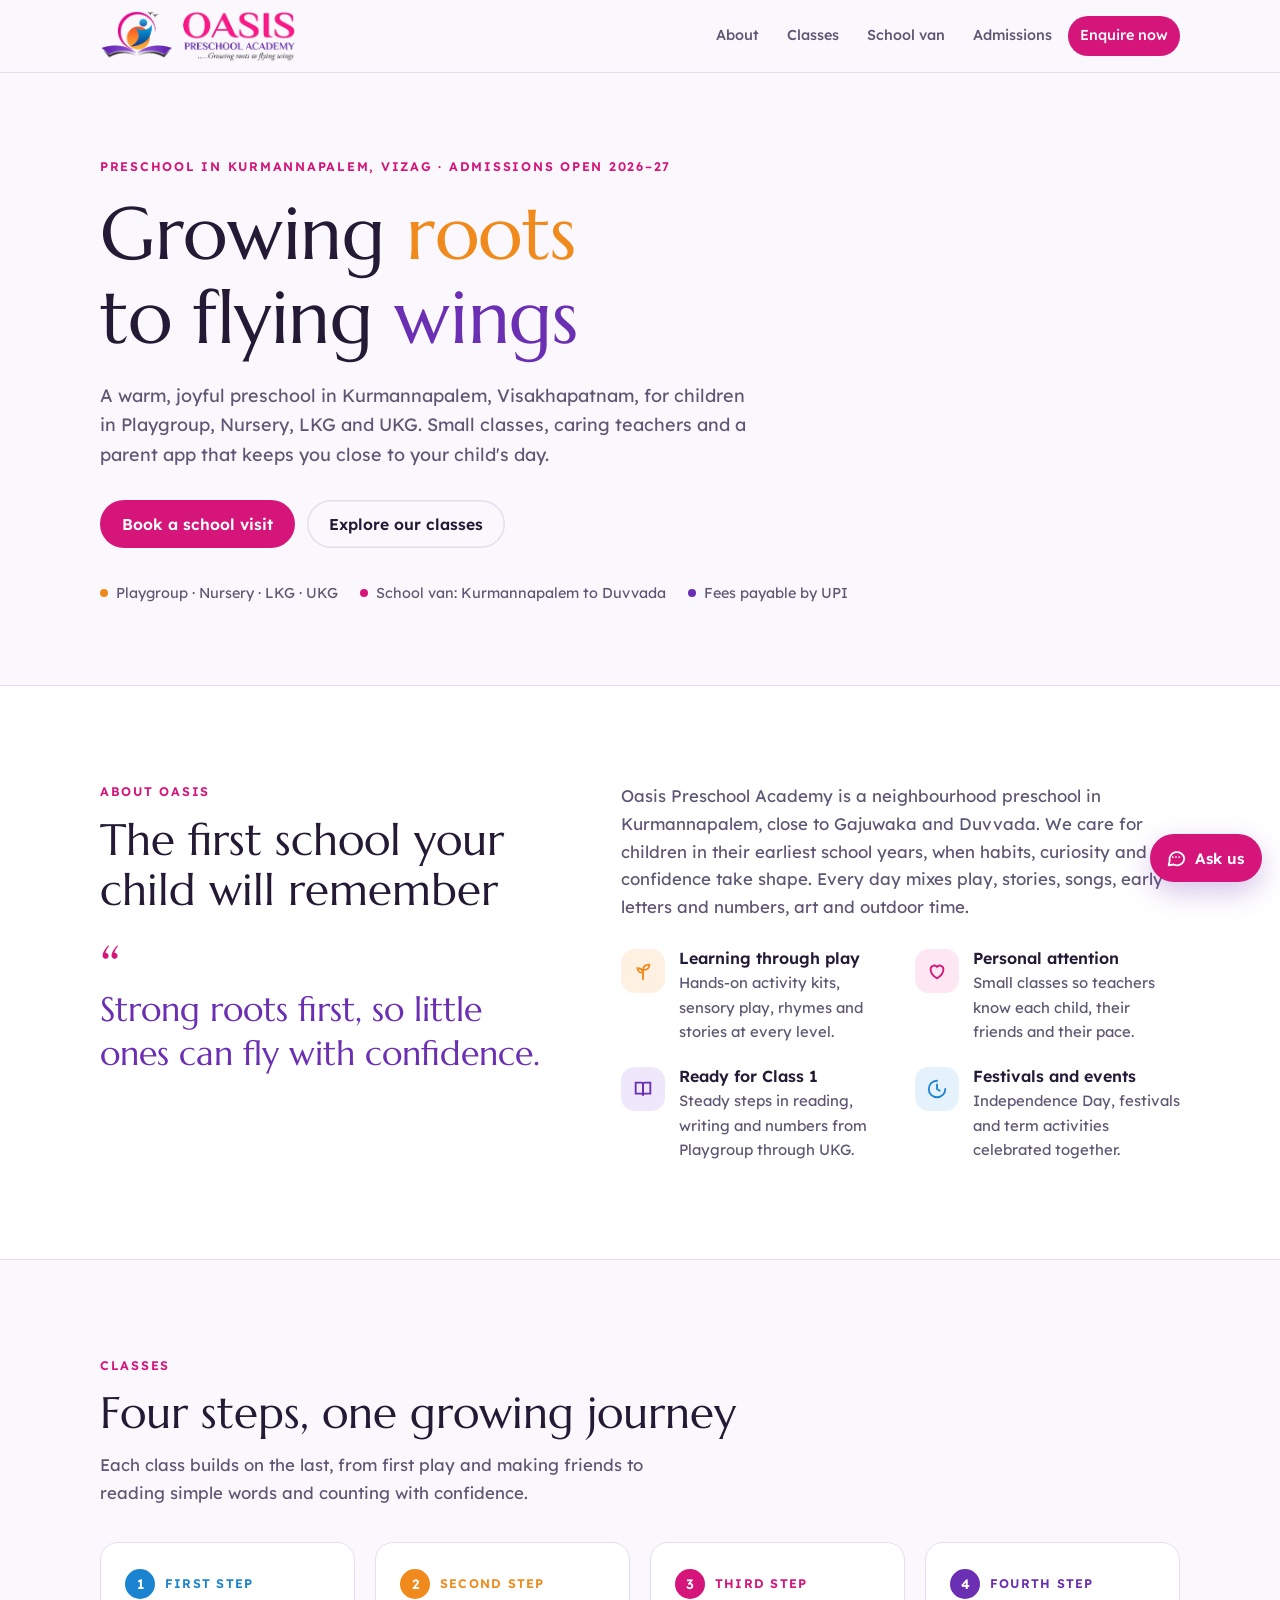
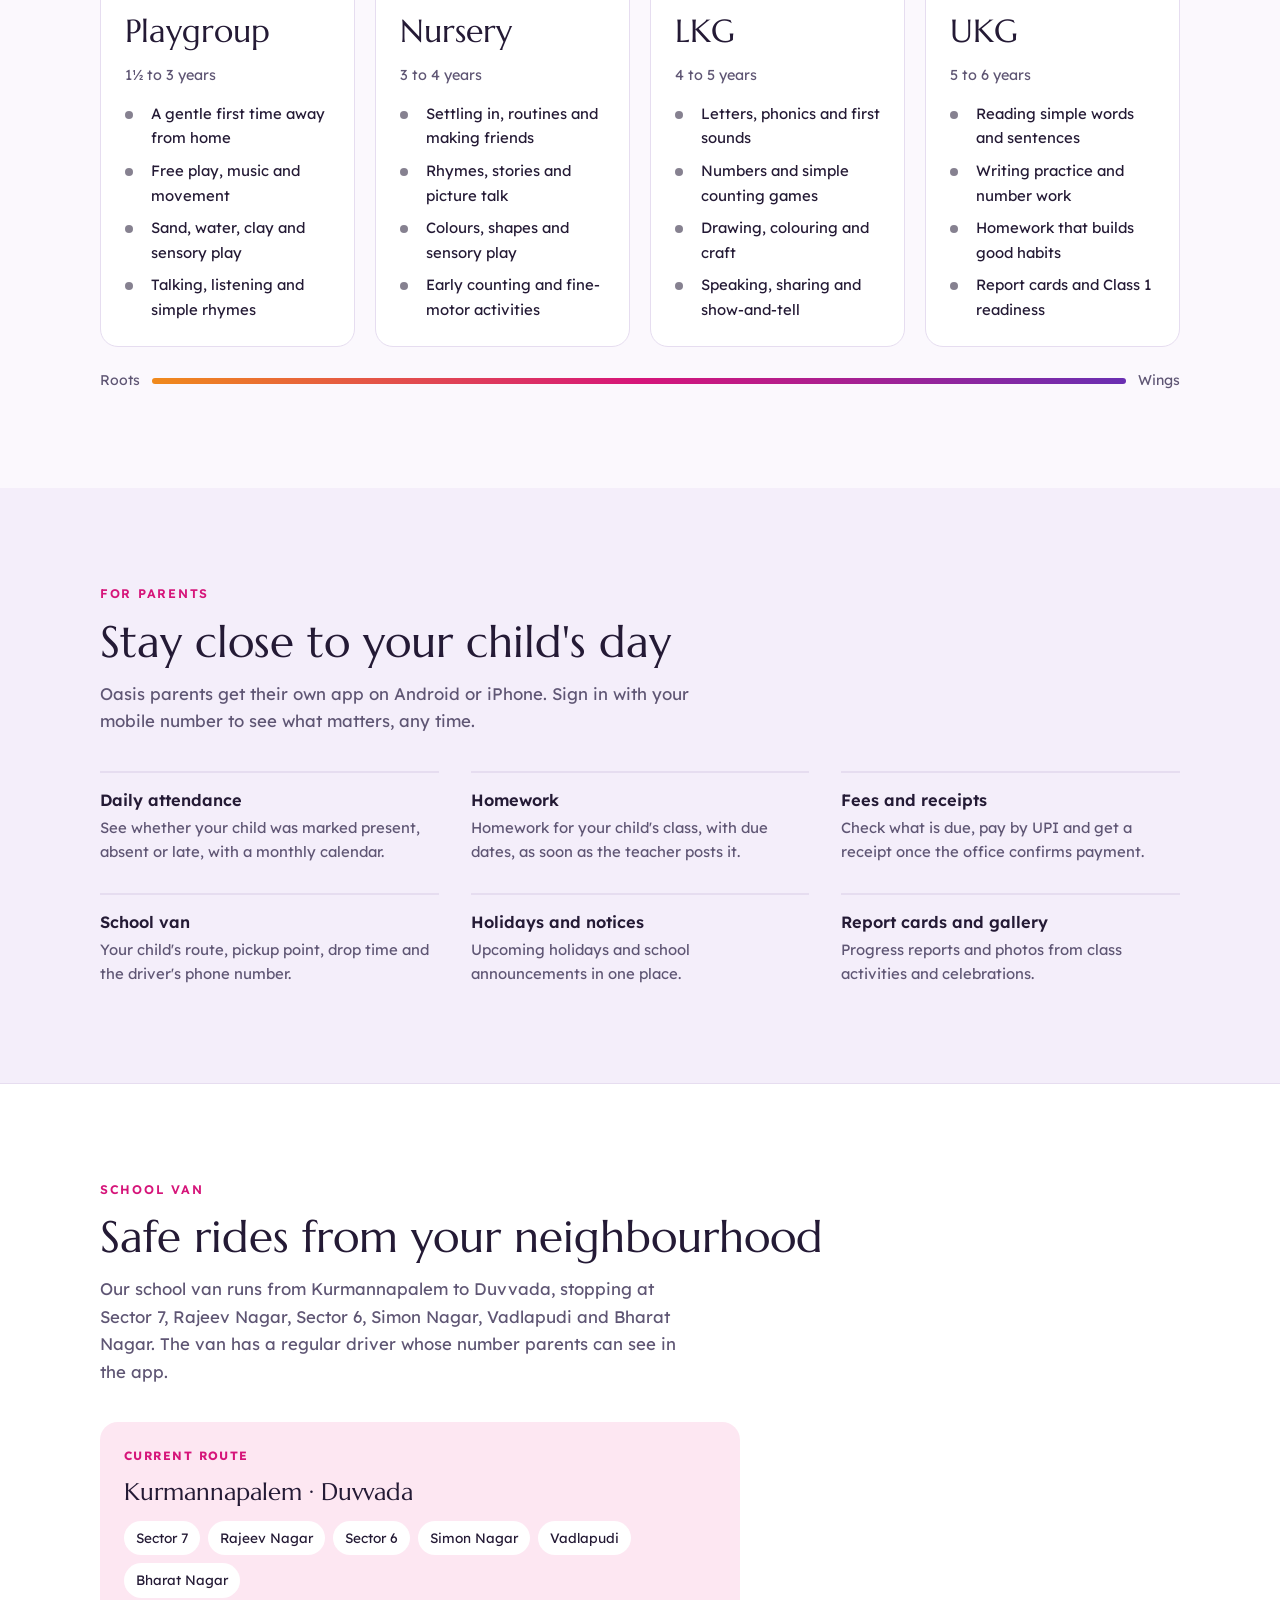
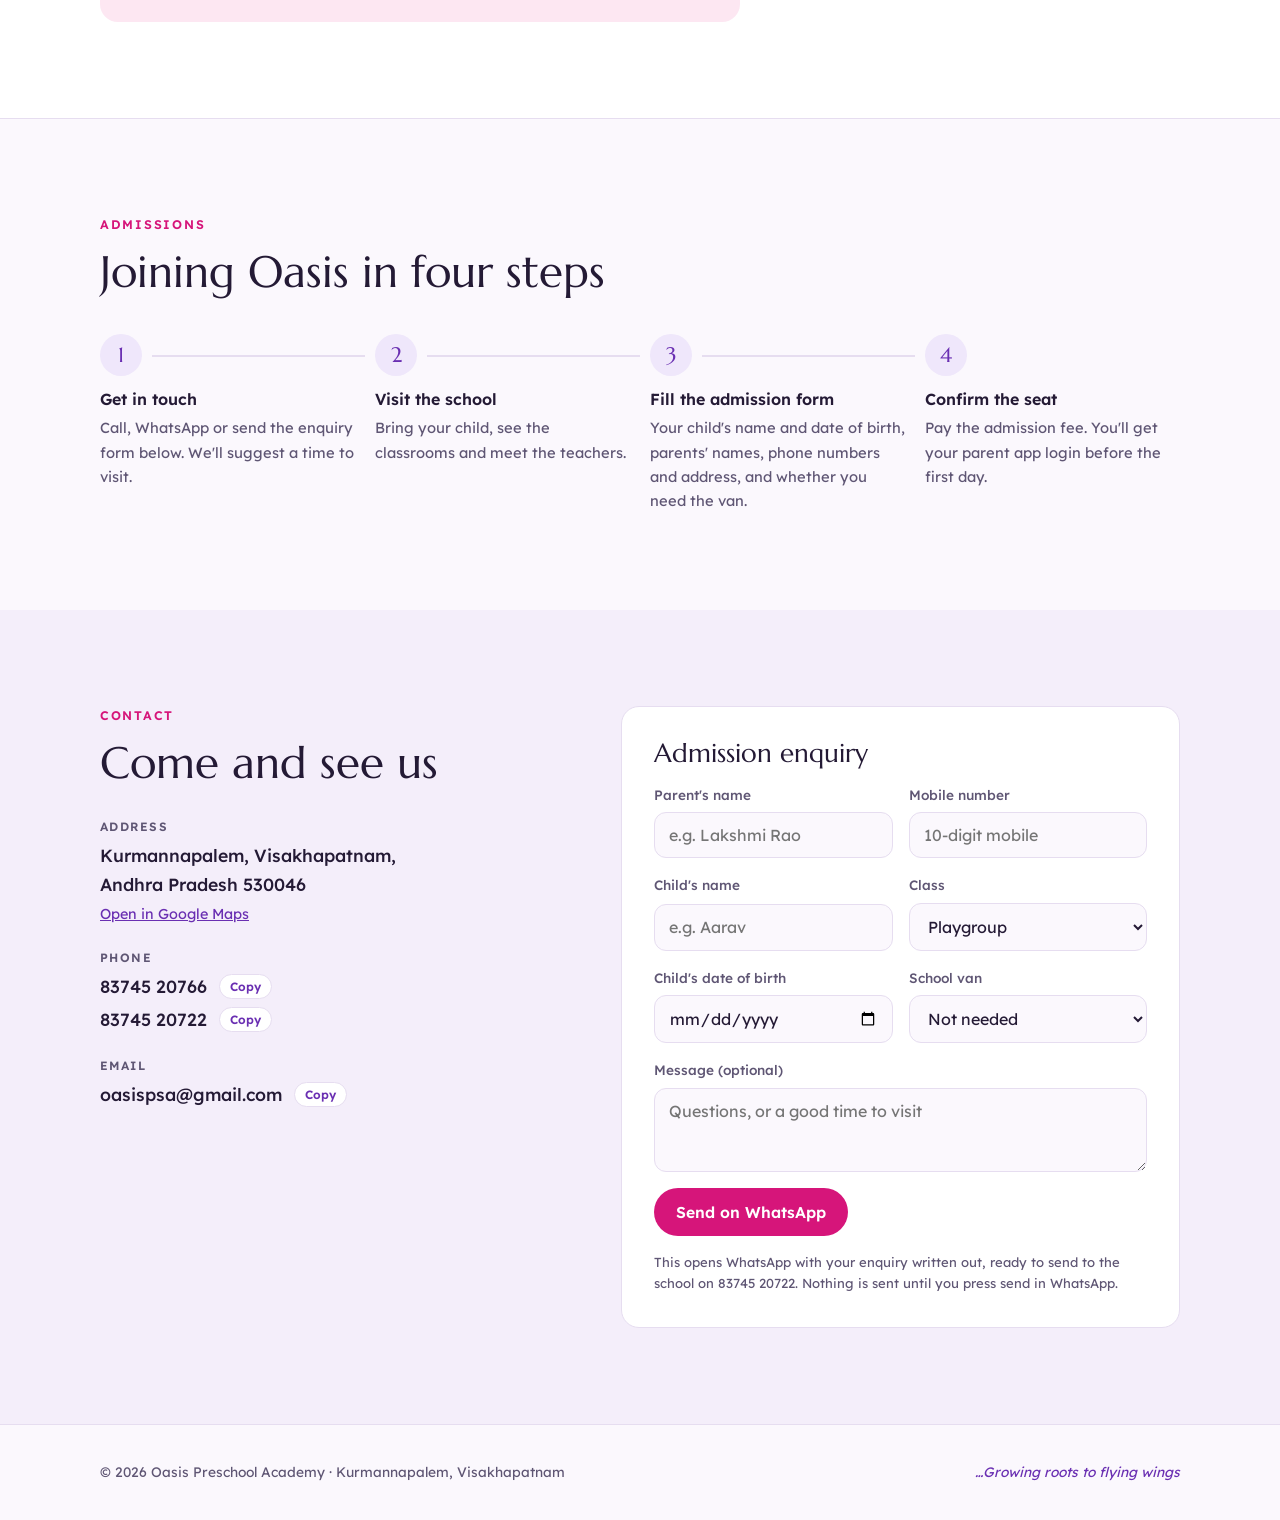
==== index.html @ 43cff1a4 "SEO: FAQ structured data, location in hero, vercel.json headers Co-Authored-By: Claude Opus 5.5 <nor" ====
<!doctype html>
<html lang="en">
<head>
<meta charset="utf-8">
<meta name="viewport" content="width=device-width,initial-scale=1,viewport-fit=cover">
<title>Oasis Preschool Academy | Preschool in Kurmannapalem, Visakhapatnam</title>
<meta name="description" content="Oasis Preschool Academy is a warm, joyful preschool in Kurmannapalem, Visakhapatnam (near Gajuwaka and Duvvada) for Playgroup, Nursery, LKG and UKG. Admissions open for 2026–27. School van, small classes and a parent app.">
<meta name="keywords" content="preschool Kurmannapalem, play school Visakhapatnam, preschool Vizag, playgroup, nursery, LKG, UKG, kindergarten Gajuwaka, preschool Duvvada, Oasis Preschool Academy, admissions 2026-27">
<meta name="robots" content="index,follow,max-image-preview:large">
<meta name="author" content="Oasis Preschool Academy">
<meta name="theme-color" content="#d6157a">
<meta name="geo.region" content="IN-AP">
<meta name="geo.placename" content="Kurmannapalem, Visakhapatnam">
<link rel="canonical" href="https://oasis-psa-school-website.vercel.app/">
<link rel="icon" type="image/png" href="logo-icon.png">
<link rel="apple-touch-icon" href="logo-icon.png">
<meta property="og:type" content="website">
<meta property="og:site_name" content="Oasis Preschool Academy">
<meta property="og:title" content="Oasis Preschool Academy | Preschool in Kurmannapalem, Visakhapatnam">
<meta property="og:description" content="Playgroup, Nursery, LKG and UKG in Kurmannapalem, Vizag. Admissions open for 2026–27. Growing roots to flying wings.">
<meta property="og:url" content="https://oasis-psa-school-website.vercel.app/">
<meta property="og:image" content="https://oasis-psa-school-website.vercel.app/og-image.jpg">
<meta property="og:image:width" content="1200">
<meta property="og:image:height" content="630">
<meta property="og:image:alt" content="Oasis Preschool Academy logo – Growing roots to flying wings">
<meta property="og:locale" content="en_IN">
<meta name="twitter:card" content="summary_large_image">
<meta name="twitter:title" content="Oasis Preschool Academy | Preschool in Kurmannapalem, Visakhapatnam">
<meta name="twitter:description" content="Playgroup, Nursery, LKG and UKG in Kurmannapalem, Vizag. Admissions open for 2026–27.">
<meta name="twitter:image" content="https://oasis-psa-school-website.vercel.app/og-image.jpg">
<script type="application/ld+json">
{
  "@context": "https://schema.org",
  "@type": "Preschool",
  "@id": "https://oasis-psa-school-website.vercel.app/#school",
  "name": "Oasis Preschool Academy",
  "alternateName": "Oasis PSA",
  "slogan": "Growing roots to flying wings",
  "description": "A neighbourhood preschool in Kurmannapalem, Visakhapatnam, close to Gajuwaka and Duvvada, for children in Playgroup, Nursery, LKG and UKG.",
  "url": "https://oasis-psa-school-website.vercel.app/",
  "logo": "https://oasis-psa-school-website.vercel.app/logo.png",
  "image": "https://oasis-psa-school-website.vercel.app/og-image.jpg",
  "email": "oasispsa@gmail.com",
  "telephone": ["+91-83745-20766", "+91-83745-20722"],
  "address": {
    "@type": "PostalAddress",
    "addressLocality": "Kurmannapalem, Visakhapatnam",
    "addressRegion": "Andhra Pradesh",
    "postalCode": "530046",
    "addressCountry": "IN"
  },
  "hasMap": "https://maps.google.com/?q=Kurmannapalem+Visakhapatnam+530046",
  "areaServed": ["Kurmannapalem", "Gajuwaka", "Duvvada", "Vadlapudi", "Visakhapatnam"],
  "contactPoint": {
    "@type": "ContactPoint",
    "contactType": "admissions",
    "telephone": "+91-83745-20722",
    "email": "oasispsa@gmail.com",
    "availableLanguage": ["English", "Telugu", "Hindi"]
  },
  "hasOfferCatalog": {
    "@type": "OfferCatalog",
    "name": "Classes",
    "itemListElement": [
      {"@type": "Offer", "itemOffered": {"@type": "Course", "name": "Playgroup", "description": "For children aged 1½ to 3 years"}},
      {"@type": "Offer", "itemOffered": {"@type": "Course", "name": "Nursery", "description": "For children aged 3 to 4 years"}},
      {"@type": "Offer", "itemOffered": {"@type": "Course", "name": "LKG", "description": "For children aged 4 to 5 years"}},
      {"@type": "Offer", "itemOffered": {"@type": "Course", "name": "UKG", "description": "For children aged 5 to 6 years"}}
    ]
  }
}
</script>
<script type="application/ld+json">
{
  "@context": "https://schema.org",
  "@type": "FAQPage",
  "mainEntity": [
    {"@type": "Question", "name": "Where is Oasis Preschool Academy?", "acceptedAnswer": {"@type": "Answer", "text": "Oasis Preschool Academy is in Kurmannapalem, Visakhapatnam (530046), close to Gajuwaka and Duvvada."}},
    {"@type": "Question", "name": "Which classes does Oasis Preschool Academy offer?", "acceptedAnswer": {"@type": "Answer", "text": "Playgroup (1½ to 3 years), Nursery (3 to 4 years), LKG (4 to 5 years) and UKG (5 to 6 years)."}},
    {"@type": "Question", "name": "Are admissions open for 2026–27?", "acceptedAnswer": {"@type": "Answer", "text": "Yes. Call or WhatsApp +91 83745 20722, or send the enquiry form on the website, to book a school visit."}},
    {"@type": "Question", "name": "Is there a school van?", "acceptedAnswer": {"@type": "Answer", "text": "Yes. The school van runs from Kurmannapalem to Duvvada."}},
    {"@type": "Question", "name": "How can fees be paid?", "acceptedAnswer": {"@type": "Answer", "text": "Fees can be paid by UPI, and parents can see dues and receipts in the parent app."}}
  ]
}
</script>
<link rel="preconnect" href="https://fonts.googleapis.com">
<link rel="preconnect" href="https://fonts.gstatic.com" crossorigin>
<link rel="stylesheet" href="https://fonts.googleapis.com/css2?family=Marcellus&family=Lexend:wght@300;400;500;600;700&display=swap">
<style>body{margin:0}img{max-width:100%}[hidden]{display:none!important}</style>
</head>
<body>
<style>
/* Layout: open-book spine — a centered reading column with sections that alternate a left "page" and right "page", tied together by the logo's arc and birds. */
:root{
  --bg:#fbf8fd; --surface:#ffffff; --tint:#f4eefa; --ink:#241a35; --muted:#5f5674; --line:#e6ddf0;
  --pink:#d6157a; --violet:#6a2fb2; --sun:#f08a1c; --sky:#1b84d1; --leaf:#178a5a;
  --pink-soft:#fde7f2; --sun-soft:#fff1e1; --sky-soft:#e5f2fc; --violet-soft:#efe7fb;
  --display:"Marcellus","Palatino Linotype",Georgia,serif;
  --body:"Lexend",system-ui,-apple-system,"Segoe UI",sans-serif;
  --r:18px;
}
@media (prefers-color-scheme:dark){:root:not([data-theme="light"]){
  --bg:#17121f; --surface:#211a2d; --tint:#271f35; --ink:#f2ecfa; --muted:#b9aecb; --line:#3a3049;
  --pink:#ff5aa8; --violet:#b48cf2; --sun:#ffab52; --sky:#5eb4f2; --leaf:#4fcf93;
  --pink-soft:#3a1a2c; --sun-soft:#3a2816; --sky-soft:#152a3c; --violet-soft:#2c2042; color-scheme:dark}}
:root[data-theme="dark"]{
  --bg:#17121f; --surface:#211a2d; --tint:#271f35; --ink:#f2ecfa; --muted:#b9aecb; --line:#3a3049;
  --pink:#ff5aa8; --violet:#b48cf2; --sun:#ffab52; --sky:#5eb4f2; --leaf:#4fcf93;
  --pink-soft:#3a1a2c; --sun-soft:#3a2816; --sky-soft:#152a3c; --violet-soft:#2c2042; color-scheme:dark}

*{box-sizing:border-box}
html{scroll-behavior:smooth}
@media (prefers-reduced-motion:reduce){html{scroll-behavior:auto}*{animation:none!important;transition:none!important}}
body{background:var(--bg);color:var(--ink);font-family:var(--body);font-size:16px;line-height:1.65;font-weight:400;-webkit-font-smoothing:antialiased}
a{color:var(--violet)}
:focus-visible{outline:3px solid var(--sun);outline-offset:3px;border-radius:6px}
h1,h2,h3{font-family:var(--display);font-weight:400;line-height:1.15;text-wrap:balance;margin:0}
h2{font-size:clamp(1.9rem,4.2vw,2.75rem);color:var(--ink)}
h3{font-size:1.35rem}
p{margin:0}
.wrap{max-width:1120px;margin:0 auto;padding-inline:20px}
.eyebrow{font-size:.78rem;font-weight:600;letter-spacing:.14em;text-transform:uppercase;color:var(--pink)}
.lede{color:var(--muted);max-width:60ch;font-size:1.05rem}
section{padding-block:clamp(56px,8vw,96px)}
.sec-head{display:grid;gap:12px;margin-bottom:36px}

/* header */
header.top{position:sticky;top:env(safe-area-inset-top,0px);z-index:20;background:color-mix(in srgb,var(--bg) 88%,transparent);backdrop-filter:blur(10px);-webkit-backdrop-filter:blur(10px);border-bottom:1px solid var(--line)}
.top .wrap{display:flex;align-items:center;justify-content:space-between;gap:16px;padding-block:10px}
.brand{display:flex;align-items:center;gap:10px;text-decoration:none;color:var(--ink);min-width:0}
.brand img{width:52px;height:auto;flex:none}
.brand b{display:block;font-family:var(--display);font-weight:400;font-size:1.45rem;letter-spacing:.06em;color:var(--pink);line-height:1}
.brand small{display:block;font-size:.66rem;font-weight:600;letter-spacing:.12em;color:var(--violet);text-transform:uppercase;margin-top:3px}
nav.links{display:flex;gap:4px;flex-wrap:wrap;justify-content:flex-end}
nav.links a{text-decoration:none;color:var(--muted);font-size:.9rem;font-weight:500;padding:8px 12px;border-radius:999px}
nav.links a:hover{background:var(--tint);color:var(--ink)}
nav.links a.cta{background:var(--pink);color:#fff}
nav.links a.cta:hover{background:var(--violet);color:#fff}
.menu-btn{display:none;background:var(--tint);color:var(--ink);border:0;border-radius:12px;padding:10px 14px;font:600 .9rem var(--body);cursor:pointer}
@media (max-width:860px){
  .menu-btn{display:block}
  nav.links{display:none;position:absolute;left:0;right:0;top:100%;background:var(--surface);border-bottom:1px solid var(--line);flex-direction:column;padding:10px 20px 18px;gap:2px}
  nav.links.open{display:flex}
  nav.links a{padding:12px 14px}
}

/* hero */
.hero{padding-block:clamp(40px,7vw,84px) clamp(48px,7vw,80px);position:relative;overflow:hidden}
.hero .wrap{display:grid;grid-template-columns:minmax(0,820px);gap:clamp(28px,5vw,64px);align-items:center}
.hero h1{font-size:clamp(2.6rem,6.4vw,4.6rem);letter-spacing:-.005em}
.hero h1 .roots{color:var(--sun)}
.hero h1 .wings{color:var(--violet)}
.hero .lede{margin-top:20px;font-size:1.12rem}
.hero-actions{display:flex;flex-wrap:wrap;gap:12px;margin-top:30px}
.btn{display:inline-flex;align-items:center;gap:8px;text-decoration:none;font:600 .98rem var(--body);padding:14px 22px;border-radius:999px;border:0;cursor:pointer}
.btn-primary{background:var(--pink);color:#fff}
.btn-primary:hover{background:var(--violet)}
.btn-ghost{background:transparent;color:var(--ink);box-shadow:inset 0 0 0 1.5px var(--line)}
.btn-ghost:hover{box-shadow:inset 0 0 0 1.5px var(--violet)}
.facts{display:flex;flex-wrap:wrap;gap:10px 22px;margin-top:34px;color:var(--muted);font-size:.9rem}
.facts span{display:inline-flex;align-items:center;gap:8px}
.facts i{width:8px;height:8px;border-radius:50%;display:inline-block}
.hero-art{position:relative;aspect-ratio:1/1;max-width:440px;width:100%;justify-self:center}
.hero-art .disc{position:absolute;inset:6%;border-radius:50%;background:radial-gradient(circle at 35% 35%,var(--sun-soft),var(--pink-soft) 60%,var(--violet-soft))}
.hero-art svg.arc{position:absolute;inset:0;width:100%;height:100%}
.hero-art img{position:absolute;left:50%;top:52%;width:70%;transform:translate(-50%,-50%);filter:drop-shadow(0 18px 24px rgba(106,47,178,.18))}
.bird{animation:glide 7s ease-in-out infinite}
.bird.b2{animation-delay:-2.5s}
@keyframes glide{0%,100%{transform:translate(0,0)}50%{transform:translate(10px,-8px)}}
@media (max-width:820px){.hero .wrap{grid-template-columns:1fr}.hero-art{max-width:320px;order:-1}}

/* about */
.about{background:var(--surface);border-block:1px solid var(--line)}
.about .wrap{display:grid;grid-template-columns:.9fr 1.1fr;gap:clamp(28px,5vw,72px);align-items:start}
.about blockquote{margin:0;font-family:var(--display);font-size:clamp(1.5rem,3vw,2.1rem);line-height:1.3;color:var(--violet)}
.about blockquote::before{content:"\201C";display:block;font-size:4rem;line-height:.6;color:var(--pink)}
.pillars{display:grid;grid-template-columns:repeat(2,minmax(0,1fr));gap:22px 28px;margin-top:28px}
.pillar{display:grid;grid-template-columns:44px 1fr;gap:14px;align-items:start}
.pillar .ic{width:44px;height:44px;border-radius:14px;display:grid;place-items:center}
.pillar .ic svg{width:22px;height:22px}
.pillar h3{font-family:var(--body);font-weight:600;font-size:1rem;margin-bottom:4px}
.pillar p{color:var(--muted);font-size:.93rem}
@media (max-width:820px){.about .wrap{grid-template-columns:1fr}}
@media (max-width:520px){.pillars{grid-template-columns:1fr}}

/* classes */
.classes{display:grid;grid-template-columns:repeat(4,minmax(0,1fr));gap:20px}
.cls{background:var(--surface);border:1px solid var(--line);border-radius:var(--r);padding:26px 24px 24px;display:grid;gap:14px;align-content:start;position:relative;overflow:hidden}
.cls .step{display:flex;align-items:center;gap:10px;font-size:.78rem;font-weight:600;letter-spacing:.1em;text-transform:uppercase}
.cls .step .dot{width:30px;height:30px;border-radius:50%;display:grid;place-items:center;color:#fff;font-size:.85rem;letter-spacing:0}
.cls h3{font-size:2rem}
.cls .age{font-size:.9rem;color:var(--muted)}
.cls ul{margin:0;padding:0;list-style:none;display:grid;gap:8px;font-size:.93rem}
.cls li{display:grid;grid-template-columns:18px 1fr;gap:8px}
.cls li::before{content:"";width:8px;height:8px;border-radius:50%;background:currentColor;margin-top:.6em;opacity:.55}
.c0 .dot{background:var(--sky)} .c0 .step{color:var(--sky)}
.c1 .dot{background:var(--sun)} .c1 .step{color:var(--sun)}
.c2 .dot{background:var(--pink)} .c2 .step{color:var(--pink)}
.c3 .dot{background:var(--violet)} .c3 .step{color:var(--violet)}
.growth{display:flex;align-items:center;gap:12px;margin-top:22px;color:var(--muted);font-size:.88rem}
.growth .bar{flex:1;height:6px;border-radius:999px;background:linear-gradient(90deg,var(--sun),var(--pink),var(--violet))}
@media (max-width:1000px){.classes{grid-template-columns:repeat(2,minmax(0,1fr))}}
@media (max-width:560px){.classes{grid-template-columns:1fr}}

/* parents */
.parents{background:var(--tint)}
.feat{display:grid;grid-template-columns:repeat(3,minmax(0,1fr));gap:28px 32px}
.feat div{display:grid;gap:6px;align-content:start;padding-top:18px;border-top:2px solid var(--line)}
.feat h3{font-family:var(--body);font-weight:600;font-size:1.02rem}
.feat p{color:var(--muted);font-size:.93rem}
@media (max-width:860px){.feat{grid-template-columns:repeat(2,minmax(0,1fr))}}
@media (max-width:520px){.feat{grid-template-columns:1fr}}


/* van */
.van{background:var(--surface);border-block:1px solid var(--line)}
.routes{display:grid;grid-template-columns:minmax(0,640px);gap:20px}
.route{border-radius:var(--r);padding:24px;display:grid;gap:14px;align-content:start}
.route.r1{background:var(--sky-soft)} .route.r2{background:var(--pink-soft)}
.route .tag{font-size:.75rem;font-weight:700;letter-spacing:.12em;text-transform:uppercase}
.r1 .tag{color:var(--sky)} .r2 .tag{color:var(--pink)}
.route h3{font-size:1.5rem}
.stops{display:flex;flex-wrap:wrap;gap:8px;margin:0;padding:0;list-style:none}
.stops li{background:var(--surface);border-radius:999px;padding:6px 12px;font-size:.85rem}
.route .meta{font-size:.9rem;color:var(--muted)}
@media (max-width:760px){.routes{grid-template-columns:1fr}}

/* admissions */
.steps{display:grid;grid-template-columns:repeat(4,minmax(0,1fr));gap:20px;counter-reset:s;margin:0;padding:0;list-style:none}
.steps li{counter-increment:s;display:grid;gap:8px;align-content:start;position:relative;padding-top:56px}
.steps li::before{content:counter(s);position:absolute;top:0;left:0;width:42px;height:42px;border-radius:50%;display:grid;place-items:center;font-family:var(--display);font-size:1.3rem;background:var(--violet-soft);color:var(--violet)}
.steps li:not(:last-child)::after{content:"";position:absolute;top:21px;left:52px;right:-10px;height:2px;background:var(--line)}
.steps h3{font-family:var(--body);font-weight:600;font-size:1rem}
.steps p{color:var(--muted);font-size:.92rem}
@media (max-width:860px){.steps{grid-template-columns:1fr 1fr}.steps li::after{display:none}}
@media (max-width:480px){.steps{grid-template-columns:1fr}}

/* contact */
.contact{background:var(--tint)}
.contact .wrap{display:grid;grid-template-columns:.9fr 1.1fr;gap:clamp(28px,5vw,64px);align-items:start}
.cinfo{display:grid;gap:22px}
.cinfo .row{display:grid;gap:4px}
.cinfo .k{font-size:.75rem;font-weight:600;letter-spacing:.12em;text-transform:uppercase;color:var(--muted)}
.cinfo .v{font-size:1.1rem;font-weight:500;display:flex;flex-wrap:wrap;align-items:center;gap:8px 12px}
.copy{font:600 .75rem var(--body);background:var(--surface);color:var(--violet);border:1px solid var(--line);border-radius:999px;padding:4px 10px;cursor:pointer}
.copy:hover{border-color:var(--violet)}
form.enq{background:var(--surface);border:1px solid var(--line);border-radius:var(--r);padding:clamp(20px,3vw,32px);display:grid;gap:16px}
form.enq h3{font-size:1.6rem}
.f2{display:grid;grid-template-columns:1fr 1fr;gap:16px}
@media (max-width:520px){.f2{grid-template-columns:1fr}}
label{display:grid;gap:6px;font-size:.85rem;font-weight:500;color:var(--muted)}
input,select,textarea{font:400 1rem var(--body);color:var(--ink);background:var(--bg);border:1.5px solid var(--line);border-radius:12px;padding:12px 14px;width:100%}
input:focus,select:focus,textarea:focus{outline:none;border-color:var(--violet)}
textarea{resize:vertical;min-height:84px}
.formnote{font-size:.82rem;color:var(--muted)}
.err{color:var(--pink);font-size:.85rem;font-weight:500}
@media (max-width:820px){.contact .wrap{grid-template-columns:1fr}}

footer{padding-block:36px;border-top:1px solid var(--line);background:var(--bg)}
footer .wrap{display:flex;flex-wrap:wrap;justify-content:space-between;gap:12px 24px;color:var(--muted);font-size:.86rem}
footer em{font-style:italic;color:var(--violet)}
/* brand logo */
.brand img.brand-logo{height:52px;width:auto;max-width:none;flex:none;display:block}
@media (max-width:420px){.brand img.brand-logo{height:40px}}
nav.links a.staff{box-shadow:inset 0 0 0 1.5px var(--line);color:var(--ink)}
nav.links a.staff:hover{box-shadow:inset 0 0 0 1.5px var(--violet);background:transparent}
@media (prefers-color-scheme:dark){:root:not([data-theme="light"]) .brand-logo,:root:not([data-theme="light"]) .logo-chip{background:#fff;border-radius:12px;padding:4px 8px}}
:root[data-theme="dark"] .brand-logo,:root[data-theme="dark"] .logo-chip{background:#fff;border-radius:12px;padding:4px 8px}

/* ============ school management app ============ */
body.app-mode>header.top,body.app-mode>main,body.app-mode>footer{display:none}
#app{min-height:100vh;min-height:100dvh;background:var(--bg)}
.login-wrap{min-height:100vh;min-height:100dvh;display:grid;place-items:center;padding:24px 16px;background:radial-gradient(circle at 20% 10%,var(--pink-soft),transparent 45%),radial-gradient(circle at 85% 90%,var(--violet-soft),transparent 45%),var(--bg)}
.login-card{width:100%;max-width:420px;background:var(--surface);border:1px solid var(--line);border-radius:22px;padding:clamp(22px,5vw,36px);display:grid;gap:16px;box-shadow:0 20px 50px rgba(36,26,53,.08)}
.login-card img{height:64px;width:auto;justify-self:center}
.login-card h1{font-size:1.7rem;text-align:center}
.login-card .sub{color:var(--muted);text-align:center;font-size:.92rem}
.otp-input{font-size:1.6rem;letter-spacing:.5em;text-align:center;font-weight:600}
.demo-note{background:var(--sun-soft);color:var(--ink);border-radius:12px;padding:10px 14px;font-size:.88rem}
.demo-note b{font-size:1.1rem;letter-spacing:.2em}
.linkbtn{background:none;border:0;color:var(--violet);font:500 .9rem var(--body);cursor:pointer;padding:4px;text-decoration:underline}
.linkbtn:disabled{color:var(--muted);text-decoration:none;cursor:default}

.shell{display:grid;grid-template-columns:250px minmax(0,1fr);min-height:100vh;min-height:100dvh}
.side{background:var(--surface);border-right:1px solid var(--line);padding:18px 14px;display:flex;flex-direction:column;gap:6px;position:sticky;top:0;height:100vh;height:100dvh;overflow-y:auto}
.side .logo-chip{display:block;height:auto;max-width:100%;max-height:70px;object-fit:contain;margin:0 4px 10px}
.side .grp{font-size:.7rem;font-weight:600;letter-spacing:.12em;text-transform:uppercase;color:var(--muted);margin:14px 10px 4px}
.side a{display:flex;align-items:center;gap:10px;text-decoration:none;color:var(--ink);padding:9px 12px;border-radius:12px;font-size:.93rem;font-weight:500}
.side a:hover{background:var(--tint)}
.side a.on{background:var(--pink);color:#fff}
.side a i{width:8px;height:8px;border-radius:50%;background:currentColor;opacity:.45;flex:none}
.side .foot{margin-top:auto;padding-top:16px;border-top:1px solid var(--line);font-size:.85rem;color:var(--muted);display:grid;gap:8px}
.side .foot b{color:var(--ink);font-weight:600;display:block}
.appbar{display:none}
.content{padding:clamp(18px,3vw,36px);display:grid;grid-template-columns:minmax(0,1fr);gap:22px;align-content:start;min-width:0}
.page-head{display:flex;flex-wrap:wrap;align-items:flex-end;justify-content:space-between;gap:12px}
.page-head h1{font-size:clamp(1.6rem,3vw,2.2rem)}
.page-head p{color:var(--muted);font-size:.93rem;margin-top:4px;max-width:70ch}
.card{background:var(--surface);border:1px solid var(--line);border-radius:var(--r);padding:clamp(16px,2.4vw,24px)}
.btn-sm{padding:9px 16px;font-size:.9rem}
.btn-line{background:var(--surface);color:var(--ink);box-shadow:inset 0 0 0 1.5px var(--line)}
.btn-line:hover{box-shadow:inset 0 0 0 1.5px var(--violet)}
.btn-danger{background:transparent;color:var(--pink);box-shadow:inset 0 0 0 1.5px var(--pink-soft)}
.btn:disabled{opacity:.5;cursor:not-allowed}
.toolbar{display:flex;flex-wrap:wrap;gap:12px;align-items:flex-end}
.toolbar label{min-width:0;flex:1 1 150px;max-width:260px}
.tbl-wrap{overflow-x:auto;border:1px solid var(--line);border-radius:var(--r);background:var(--surface)}
table.tbl{width:100%;border-collapse:collapse;font-size:.92rem}
.tbl th{text-align:left;font-size:.72rem;font-weight:600;letter-spacing:.1em;text-transform:uppercase;color:var(--muted);padding:12px 14px;border-bottom:1px solid var(--line);white-space:nowrap;background:var(--tint)}
.tbl td{padding:11px 14px;border-bottom:1px solid var(--line);vertical-align:middle}
.tbl tr:last-child td{border-bottom:0}
.tbl td.act{white-space:nowrap;text-align:right}
.tbl td.act button{margin-left:6px}
.empty{padding:28px;text-align:center;color:var(--muted)}
.pill{display:inline-block;font-size:.75rem;font-weight:600;padding:3px 10px;border-radius:999px;background:var(--tint);color:var(--muted)}
.pill.ok{background:color-mix(in srgb,var(--leaf) 15%,transparent);color:var(--leaf)}
.pill.no{background:var(--pink-soft);color:var(--pink)}
.pill.vi{background:var(--violet-soft);color:var(--violet)}
.stats{display:grid;grid-template-columns:repeat(auto-fit,minmax(170px,1fr));gap:16px}
.stat{background:var(--surface);border:1px solid var(--line);border-radius:var(--r);padding:18px 20px;display:grid;gap:4px}
.stat span{font-size:.78rem;font-weight:600;letter-spacing:.1em;text-transform:uppercase;color:var(--muted)}
.stat b{font-family:var(--display);font-weight:400;font-size:2.2rem;line-height:1.1}
.form-grid{display:grid;grid-template-columns:repeat(2,minmax(0,1fr));gap:14px 16px}
.form-grid .full{grid-column:1/-1}
@media (max-width:600px){.form-grid{grid-template-columns:1fr}}
.req::after{content:" *";color:var(--pink)}
.chk{display:flex;align-items:center;gap:10px;font-size:.95rem;color:var(--ink)}
.chk input{width:20px;height:20px;accent-color:var(--violet);padding:0}
dialog.dlg{border:0;border-radius:22px;padding:0;width:min(640px,calc(100vw - 24px));max-height:calc(100dvh - 24px);background:var(--surface);color:var(--ink);box-shadow:0 30px 80px rgba(0,0,0,.25)}
dialog.dlg::backdrop{background:rgba(23,18,31,.45)}
.dlg form{display:grid;gap:18px;padding:clamp(18px,3vw,28px)}
.dlg h2{font-size:1.6rem}
.dlg .row-end{display:flex;justify-content:flex-end;gap:10px;flex-wrap:wrap}
.att-tbl .seg{position:relative;display:inline-flex;border-radius:999px;background:var(--tint);padding:3px;gap:2px}
.seg input{position:absolute;opacity:0;pointer-events:none}
.seg label{display:block;padding:6px 14px;border-radius:999px;font-size:.85rem;font-weight:600;color:var(--muted);cursor:pointer;min-width:0}
.seg input:checked+label.P{background:var(--leaf);color:#fff}
.seg input:checked+label.A{background:var(--pink);color:#fff}
.seg input:checked+label.L{background:var(--sun);color:#fff}
.seg input:focus-visible+label{outline:3px solid var(--sun)}
.att-tbl input.remark{padding:7px 10px;font-size:.88rem;min-width:140px}
.summary{display:flex;flex-wrap:wrap;gap:8px}
.hw-list{display:grid;grid-template-columns:repeat(auto-fill,minmax(280px,1fr));gap:16px}
.hw{background:var(--surface);border:1px solid var(--line);border-radius:var(--r);padding:18px;display:grid;gap:10px;align-content:start}
.hw h3{font-family:var(--body);font-weight:600;font-size:1.05rem}
.hw .meta{font-size:.84rem;color:var(--muted)}
.hw p.det{font-size:.92rem;white-space:pre-wrap}
.hw .thumb{width:100%;max-height:180px;object-fit:cover;border-radius:12px;border:1px solid var(--line)}
.hw .acts{display:flex;gap:8px;flex-wrap:wrap}
.attach-box{border:1.5px dashed var(--line);border-radius:16px;padding:16px;display:grid;gap:12px}
.attach-box .btns{display:flex;flex-wrap:wrap;gap:10px}
.attach-box img{max-height:160px;width:auto;border-radius:10px}
.attach-box .fname{font-size:.9rem;font-weight:500;word-break:break-all}
.perm-tbl td,.perm-tbl th{text-align:center}
.perm-tbl td:first-child,.perm-tbl th:first-child{text-align:left}
.perm-tbl input{width:20px;height:20px;accent-color:var(--violet);padding:0}
.perm-tbl tr.mod td{background:var(--tint);font-size:.72rem;font-weight:600;letter-spacing:.1em;text-transform:uppercase;color:var(--muted);text-align:left;padding-block:8px}
.swatches{display:flex;gap:16px;flex-wrap:wrap}
.swatch{display:flex;align-items:center;gap:10px}
.swatch input[type=color]{width:52px;height:44px;padding:3px;border-radius:12px;cursor:pointer}
.swatch input[type=text]{width:120px;font-family:ui-monospace,Menlo,monospace}
.logo-prev{max-height:110px;max-width:100%;width:auto;border-radius:12px;background:#fff;padding:8px;border:1px solid var(--line)}
.preview-bar{border-radius:16px;padding:16px;display:flex;align-items:center;gap:14px;flex-wrap:wrap;color:#fff}
.notice{background:var(--sky-soft);border-radius:14px;padding:12px 16px;font-size:.9rem}
@media (max-width:900px){
  .shell{grid-template-columns:minmax(0,1fr)}
  .side{position:fixed;inset:0 auto 0 0;width:min(280px,85vw);z-index:40;transform:translateX(-105%);transition:transform .2s;box-shadow:0 0 40px rgba(0,0,0,.2)}
  .shell.menu-open .side{transform:none}
  .appbar{display:flex;align-items:center;justify-content:space-between;gap:12px;padding:10px 16px;background:var(--surface);border-bottom:1px solid var(--line);position:sticky;top:0;z-index:30}
  .appbar img{height:38px;width:auto}
  .scrim{position:fixed;inset:0;background:rgba(0,0,0,.35);z-index:35}
}
@media (max-width:560px){.att-tbl .seg label{padding:6px 10px}.tbl td,.tbl th{padding:10px}}

.toast{position:fixed;left:50%;bottom:calc(20px + env(safe-area-inset-bottom,0px));transform:translateX(-50%);background:var(--ink);color:var(--bg);padding:10px 18px;border-radius:999px;font-size:.88rem;font-weight:500;z-index:50}
</style>

<header class="top">
  <div class="wrap">
    <a class="brand" href="#home" aria-label="Oasis Preschool Academy home">
      <img class="brand-logo" id="siteLogo" src="logo.png" alt="Oasis Preschool Academy - Growing roots to flying wings">
    </a>
    <button class="menu-btn" id="menuBtn" aria-expanded="false" aria-controls="navLinks">Menu</button>
    <nav class="links" id="navLinks" aria-label="Main">
      <a href="#about">About</a>
      <a href="#classes">Classes</a>
      <a href="#van">School van</a>
      <a href="#admissions">Admissions</a>
      <a class="cta" href="#contact">Enquire now</a>
      <a class="staff" id="staffLink" href="#/login" hidden>Staff login</a>
    </nav>
  </div>
</header>

<main id="home">
  <section class="hero">
    <div class="wrap">
      <div>
        <p class="eyebrow">Preschool in Kurmannapalem, Vizag · Admissions open 2026–27</p>
        <h1 style="margin-top:14px">Growing <span class="roots">roots</span> to flying <span class="wings">wings</span></h1>
        <p class="lede">A warm, joyful preschool in Kurmannapalem, Visakhapatnam, for children in Playgroup, Nursery, LKG and UKG. Small classes, caring teachers and a parent app that keeps you close to your child's day.</p>
        <div class="hero-actions">
          <a class="btn btn-primary" href="#contact">Book a school visit</a>
          <a class="btn btn-ghost" href="#classes">Explore our classes</a>
        </div>
        <div class="facts">
          <span><i style="background:var(--sun)"></i>Playgroup · Nursery · LKG · UKG</span>
          <span><i style="background:var(--pink)"></i>School van: Kurmannapalem to Duvvada</span>
          <span><i style="background:var(--violet)"></i>Fees payable by UPI</span>
        </div>
      </div>
    </div>
  </section>

  <section class="about" id="about">
    <div class="wrap">
      <div class="sec-head">
        <p class="eyebrow">About Oasis</p>
        <h2>The first school your child will remember</h2>
        <blockquote style="margin-top:22px">Strong roots first, so little ones can fly with confidence.</blockquote>
      </div>
      <div>
        <p class="lede">Oasis Preschool Academy is a neighbourhood preschool in Kurmannapalem, close to Gajuwaka and Duvvada. We care for children in their earliest school years, when habits, curiosity and confidence take shape. Every day mixes play, stories, songs, early letters and numbers, art and outdoor time.</p>
        <div class="pillars">
          <div class="pillar">
            <span class="ic" style="background:var(--sun-soft);color:var(--sun)"><svg viewBox="0 0 24 24" fill="none" stroke="currentColor" stroke-width="2" stroke-linecap="round"><path d="M12 21V11"/><path d="M12 11c0-4 3-6 7-6 0 4-3 6-7 6Z"/><path d="M12 14c0-3-2.5-5-6-5 0 3 2.5 5 6 5Z"/></svg></span>
            <div><h3>Learning through play</h3><p>Hands-on activity kits, sensory play, rhymes and stories at every level.</p></div>
          </div>
          <div class="pillar">
            <span class="ic" style="background:var(--pink-soft);color:var(--pink)"><svg viewBox="0 0 24 24" fill="none" stroke="currentColor" stroke-width="2" stroke-linecap="round"><path d="M12 20s-7-4.4-7-10a4 4 0 0 1 7-2.6A4 4 0 0 1 19 10c0 5.6-7 10-7 10Z"/></svg></span>
            <div><h3>Personal attention</h3><p>Small classes so teachers know each child, their friends and their pace.</p></div>
          </div>
          <div class="pillar">
            <span class="ic" style="background:var(--violet-soft);color:var(--violet)"><svg viewBox="0 0 24 24" fill="none" stroke="currentColor" stroke-width="2" stroke-linecap="round"><path d="M4 5h6a2 2 0 0 1 2 2v12a2 2 0 0 0-2-2H4Z"/><path d="M20 5h-6a2 2 0 0 0-2 2v12a2 2 0 0 1 2-2h6Z"/></svg></span>
            <div><h3>Ready for Class 1</h3><p>Steady steps in reading, writing and numbers from Playgroup through UKG.</p></div>
          </div>
          <div class="pillar">
            <span class="ic" style="background:var(--sky-soft);color:var(--sky)"><svg viewBox="0 0 24 24" fill="none" stroke="currentColor" stroke-width="2" stroke-linecap="round"><path d="M12 3a9 9 0 1 0 9 9"/><path d="M12 7v5l3 2"/></svg></span>
            <div><h3>Festivals and events</h3><p>Independence Day, festivals and term activities celebrated together.</p></div>
          </div>
        </div>
      </div>
    </div>
  </section>

  <section id="classes">
    <div class="wrap">
      <div class="sec-head">
        <p class="eyebrow">Classes</p>
        <h2>Four steps, one growing journey</h2>
        <p class="lede">Each class builds on the last, from first play and making friends to reading simple words and counting with confidence.</p>
      </div>
      <div class="classes">
        <article class="cls c0">
          <div class="step"><span class="dot">1</span>First step</div>
          <h3>Playgroup</h3>
          <p class="age">1½ to 3 years</p>
          <ul>
            <li>A gentle first time away from home</li>
            <li>Free play, music and movement</li>
            <li>Sand, water, clay and sensory play</li>
            <li>Talking, listening and simple rhymes</li>
          </ul>
        </article>
        <article class="cls c1">
          <div class="step"><span class="dot">2</span>Second step</div>
          <h3>Nursery</h3>
          <p class="age">3 to 4 years</p>
          <ul>
            <li>Settling in, routines and making friends</li>
            <li>Rhymes, stories and picture talk</li>
            <li>Colours, shapes and sensory play</li>
            <li>Early counting and fine-motor activities</li>
          </ul>
        </article>
        <article class="cls c2">
          <div class="step"><span class="dot">3</span>Third step</div>
          <h3>LKG</h3>
          <p class="age">4 to 5 years</p>
          <ul>
            <li>Letters, phonics and first sounds</li>
            <li>Numbers and simple counting games</li>
            <li>Drawing, colouring and craft</li>
            <li>Speaking, sharing and show-and-tell</li>
          </ul>
        </article>
        <article class="cls c3">
          <div class="step"><span class="dot">4</span>Fourth step</div>
          <h3>UKG</h3>
          <p class="age">5 to 6 years</p>
          <ul>
            <li>Reading simple words and sentences</li>
            <li>Writing practice and number work</li>
            <li>Homework that builds good habits</li>
            <li>Report cards and Class 1 readiness</li>
          </ul>
        </article>
      </div>
      <div class="growth" aria-hidden="true"><span>Roots</span><span class="bar"></span><span>Wings</span></div>
    </div>
  </section>

  <section class="parents">
    <div class="wrap">
      <div class="sec-head">
        <p class="eyebrow">For parents</p>
        <h2>Stay close to your child's day</h2>
        <p class="lede">Oasis parents get their own app on Android or iPhone. Sign in with your mobile number to see what matters, any time.</p>
      </div>
      <div class="feat">
        <div><h3>Daily attendance</h3><p>See whether your child was marked present, absent or late, with a monthly calendar.</p></div>
        <div><h3>Homework</h3><p>Homework for your child's class, with due dates, as soon as the teacher posts it.</p></div>
        <div><h3>Fees and receipts</h3><p>Check what is due, pay by UPI and get a receipt once the office confirms payment.</p></div>
        <div><h3>School van</h3><p>Your child's route, pickup point, drop time and the driver's phone number.</p></div>
        <div><h3>Holidays and notices</h3><p>Upcoming holidays and school announcements in one place.</p></div>
        <div><h3>Report cards and gallery</h3><p>Progress reports and photos from class activities and celebrations.</p></div>
      </div>
    </div>
  </section>

  <section class="van" id="van">
    <div class="wrap">
      <div class="sec-head">
        <p class="eyebrow">School van</p>
        <h2>Safe rides from your neighbourhood</h2>
        <p class="lede">Our school van runs from Kurmannapalem to Duvvada, stopping at Sector 7, Rajeev Nagar, Sector 6, Simon Nagar, Vadlapudi and Bharat Nagar. The van has a regular driver whose number parents can see in the app.</p>
      </div>
      <div class="routes">
        <div class="route r2">
          <span class="tag">Current route</span>
          <h3>Kurmannapalem · Duvvada</h3>
          <ul class="stops"><li>Sector 7</li><li>Rajeev Nagar</li><li>Sector 6</li><li>Simon Nagar</li><li>Vadlapudi</li><li>Bharat Nagar</li></ul>
        </div>
      </div>
    </div>
  </section>

  <section id="admissions">
    <div class="wrap">
      <div class="sec-head">
        <p class="eyebrow">Admissions</p>
        <h2>Joining Oasis in four steps</h2>
      </div>
      <ol class="steps">
        <li><h3>Get in touch</h3><p>Call, WhatsApp or send the enquiry form below. We'll suggest a time to visit.</p></li>
        <li><h3>Visit the school</h3><p>Bring your child, see the classrooms and meet the teachers.</p></li>
        <li><h3>Fill the admission form</h3><p>Your child's name and date of birth, parents' names, phone numbers and address, and whether you need the van.</p></li>
        <li><h3>Confirm the seat</h3><p>Pay the admission fee. You'll get your parent app login before the first day.</p></li>
      </ol>
    </div>
  </section>

  <section class="contact" id="contact">
    <div class="wrap">
      <div class="cinfo">
        <div class="sec-head" style="margin-bottom:6px">
          <p class="eyebrow">Contact</p>
          <h2>Come and see us</h2>
        </div>
        <div class="row"><span class="k">Address</span><span class="v">Kurmannapalem, Visakhapatnam,<br>Andhra Pradesh 530046</span>
          <a href="https://maps.google.com/?q=Kurmannapalem+Visakhapatnam+530046" target="_blank" rel="noopener" style="font-size:.9rem">Open in Google Maps</a></div>
        <div class="row"><span class="k">Phone</span>
          <span class="v"><span>83745 20766</span><button class="copy" type="button" data-copy="8374520766">Copy</button></span>
          <span class="v"><span>83745 20722</span><button class="copy" type="button" data-copy="8374520722">Copy</button></span></div>
        <div class="row"><span class="k">Email</span><span class="v"><span>oasispsa@gmail.com</span><button class="copy" type="button" data-copy="oasispsa@gmail.com">Copy</button></span></div>
      </div>

      <form class="enq" id="enqForm" novalidate>
        <h3>Admission enquiry</h3>
        <div class="f2">
          <label for="pName">Parent's name<input id="pName" autocomplete="name" placeholder="e.g. Lakshmi Rao" required></label>
          <label for="pPhone">Mobile number<input id="pPhone" inputmode="tel" autocomplete="tel" placeholder="10-digit mobile" required></label>
        </div>
        <div class="f2">
          <label for="cName">Child's name<input id="cName" placeholder="e.g. Aarav" required></label>
          <label for="cClass">Class
            <select id="cClass"><option>Playgroup</option><option>Nursery</option><option>LKG</option><option>UKG</option><option>Not sure yet</option></select></label>
        </div>
        <div class="f2">
          <label for="cDob">Child's date of birth<input id="cDob" type="date"></label>
          <label for="cVan">School van
            <select id="cVan"><option>Not needed</option><option>Needed (Kurmannapalem to Duvvada route)</option><option>Not sure</option></select></label>
        </div>
        <label for="msg">Message (optional)<textarea id="msg" placeholder="Questions, or a good time to visit"></textarea></label>
        <p class="err" id="formErr" hidden></p>
        <p class="formnote" id="waLinkRow" hidden>WhatsApp didn't open? <a id="waLink" href="#" target="_blank" rel="noopener">Tap here to open it</a>.</p>
        <button class="btn btn-primary" type="submit" style="justify-self:start">Send on WhatsApp</button>
        <p class="formnote">This opens WhatsApp with your enquiry written out, ready to send to the school on 83745 20722. Nothing is sent until you press send in WhatsApp.</p>
      </form>
    </div>
  </section>
</main>

<footer>
  <div class="wrap">
    <span>© 2026 Oasis Preschool Academy · Kurmannapalem, Visakhapatnam</span>
    <em>…Growing roots to flying wings</em>
  </div>
</footer>
<div id="app" hidden></div>
<div class="toast" id="toast" role="status" hidden></div>

<script>
(function(){
  var btn=document.getElementById('menuBtn'), nav=document.getElementById('navLinks');
  btn.addEventListener('click',function(){var o=nav.classList.toggle('open');btn.setAttribute('aria-expanded',o)});
  nav.addEventListener('click',function(e){if(e.target.tagName==='A'){nav.classList.remove('open');btn.setAttribute('aria-expanded','false')}});

  var toast=document.getElementById('toast'),tt;
  function show(m){toast.textContent=m;toast.hidden=false;clearTimeout(tt);tt=setTimeout(function(){toast.hidden=true},2200)}
  document.querySelectorAll('.copy').forEach(function(b){
    b.addEventListener('click',function(){
      var v=b.dataset.copy;
      function fallback(){var s=b.previousElementSibling,r=document.createRange();r.selectNodeContents(s);var sel=getSelection();sel.removeAllRanges();sel.addRange(r);show('Selected. Press Ctrl+C or Cmd+C to copy')}
      if(navigator.clipboard&&navigator.clipboard.writeText){navigator.clipboard.writeText(v).then(function(){show('Copied '+v)},fallback)}else fallback();
    });
  });

  var f=document.getElementById('enqForm'),err=document.getElementById('formErr');
  function val(id){return document.getElementById(id).value.trim()}
  f.addEventListener('submit',function(e){
    e.preventDefault();
    var p=val('pName'),ph=val('pPhone').replace(/\D/g,''),c=val('cName');
    var miss=[];if(!p)miss.push("parent's name");if(ph.length<10)miss.push('a 10-digit mobile number');if(!c)miss.push("child's name");
    if(miss.length){err.textContent='Please add '+miss.join(', ')+'.';err.hidden=false;return}
    err.hidden=true;
    var dob=val('cDob'),lines=['Hello Oasis Preschool Academy, I would like to enquire about admission.','',
      "Parent: "+p,'Mobile: '+ph,"Child: "+c,'Class: '+val('cClass')];
    if(dob)lines.push('Date of birth: '+dob.split('-').reverse().join('-'));
    lines.push('School van: '+val('cVan'));
    if(val('msg'))lines.push('','Message: '+val('msg'));
    var a=document.createElement('a');
    a.href='https://wa.me/918374520722?text='+encodeURIComponent(lines.join('\n'));
    var wl=document.getElementById('waLink');wl.href=a.href;document.getElementById('waLinkRow').hidden=false;a.target='_blank';a.rel='noopener';document.body.appendChild(a);try{a.click()}catch(x){}a.remove();
    show('Opening WhatsApp…');
  });
})();
</script>

<script>
/* ================= Oasis school management app (talks to server.js) ================= */
(function(){
  var appEl=document.getElementById('app');
  var S={me:null,perms:{},school:null,screens:[],cache:{}};
  var ACT_LABEL={view:'View',add:'Add',edit:'Modify',delete:'Delete'};
  var esc=function(s){return String(s==null?'':s).replace(/[&<>"']/g,function(c){return{'&':'&amp;','<':'&lt;','>':'&gt;','"':'&quot;',"'":'&#39;'}[c]})};
  var $=function(s,r){return (r||document).querySelector(s)};
  var $$=function(s,r){return Array.prototype.slice.call((r||document).querySelectorAll(s))};
  var toastEl=document.getElementById('toast'),tt;
  function toast(m){toastEl.textContent=m;toastEl.hidden=false;clearTimeout(tt);tt=setTimeout(function(){toastEl.hidden=true},2600)}
  function today(){var d=new Date();return new Date(d.getTime()-d.getTimezoneOffset()*60000).toISOString().slice(0,10)}
  function fmtDate(s){if(!s)return '';var p=s.slice(0,10).split('-');return p[2]+'-'+p[1]+'-'+p[0]}
  function can(code,a){return !!(S.perms[code]&&S.perms[code][a])}

  function api(path,opt){
    opt=opt||{};
    return fetch('/api'+path,{method:opt.method||'GET',credentials:'same-origin',headers:opt.body?{'Content-Type':'application/json'}:{},body:opt.body?JSON.stringify(opt.body):undefined})
      .then(function(r){return r.json().catch(function(){return{}}).then(function(d){
        if(!r.ok){var e=new Error(d.error||(r.status===404||r.status===405?'The school app is not running on this website. Open it from the school computer.':'Request failed ('+r.status+')'));e.status=r.status;
          if(r.status===401&&path.indexOf('/auth/')!==0){S.me=null;location.hash='#/login'}
          throw e}
        return d})},function(){throw new Error('Cannot reach the school server. Start it with "Start Website.command".')});
  }
  function load(col,force){if(!force&&S.cache[col])return Promise.resolve(S.cache[col]);return api('/'+col).then(function(d){S.cache[col]=d;return d})}
  function invalidate(col){delete S.cache[col]}
  function byId(list,id){for(var i=0;i<(list||[]).length;i++)if(list[i].id===id)return list[i];return null}
  function sortClasses(l){return l.slice().sort(function(a,b){return (a.order||99)-(b.order||99)||a.name.localeCompare(b.name)})}
  function className(id){var c=byId(S.cache.classes,id);return c?c.name:'—'}
  function sectionName(id){var s=byId(S.cache.sections,id);return s?s.name:''}

  /* ---------- branding: school logo + colours on site and app ---------- */
  function applyBrand(s){
    if(!s)return;S.school=s;var r=document.documentElement.style;
    if(s.primaryColor&&s.primaryColor.toLowerCase()!=='#d6157a')r.setProperty('--pink',s.primaryColor);else r.removeProperty('--pink');
    if(s.secondaryColor&&s.secondaryColor.toLowerCase()!=='#6a2fb2')r.setProperty('--violet',s.secondaryColor);else r.removeProperty('--violet');
    if(s.logo){var l=document.getElementById('siteLogo');if(l)l.src=s.logo}
  }
  function logoSrc(){return (S.school&&S.school.logo)||'logo.png'}
  fetch('/api/public/school').then(function(r){return r.ok?r.json():null}).then(function(d){if(d){document.getElementById('staffLink').hidden=false;applyBrand(d)}}).catch(function(){});

  /* ---------- router ---------- */
  function route(){
    var h=location.hash;
    if(h.indexOf('#/')!==0){document.body.classList.remove('app-mode');appEl.hidden=true;return}
    document.body.classList.add('app-mode');appEl.hidden=false;window.scrollTo(0,0);
    if(h.indexOf('#/login')===0){appEl.innerHTML='';return ensureMe().then(function(ok){if(ok)location.replace('#/app');else renderLogin()})}
    var code=(h.split('/')[2]||'').split('?')[0];
    ensureMe().then(function(ok){
      if(!ok){location.hash='#/login';return}
      if(!code||!can(code,'view')){var first=firstScreen();if(!first){appEl.innerHTML='<div class="login-wrap"><div class="login-card"><h1>No screens yet</h1><p class="sub">Your role has no screens. Please ask the administrator to give your role access.</p><button class="btn btn-line" id="lo">Sign out</button></div></div>';$('#lo').onclick=logout;return}
        location.replace('#/app/'+first);return}
      renderShell(code);
    });
  }
  function firstScreen(){var l=menuScreens();for(var i=0;i<l.length;i++)if(l[i].code==='dashboard')return 'dashboard';return l[0]&&l[0].code}
  function ensureMe(){
    if(S.me)return Promise.resolve(true);
    return api('/me').then(function(d){S.me=d.user;S.perms=d.perms;S.meta=d;
      return Promise.all([api('/school').then(applyBrand),load('screens',true).then(function(l){S.screens=l}),load('classes',true),load('sections',true)])}).then(function(){return true},function(){return false});
  }
  function menuScreens(){
    var order=['Overview','Academics','Setup','Administration'];
    return S.screens.filter(function(s){return can(s.code,'view')}).sort(function(a,b){
      var ma=order.indexOf(a.module),mb=order.indexOf(b.module);ma=ma<0?9:ma;mb=mb<0?9:mb;return ma-mb||(a.order||99)-(b.order||99)||a.name.localeCompare(b.name)});
  }
  function logout(){api('/auth/logout',{method:'POST',body:{}}).catch(function(){}).then(function(){S.me=null;S.perms={};S.cache={};location.hash='#/login'})}
  window.addEventListener('hashchange',route);

  /* ---------- login: email -> OTP -> session ---------- */
  function renderLogin(){
    appEl.innerHTML='<div class="login-wrap"><div class="login-card" id="lc">'+
      '<img src="'+esc(logoSrc())+'" alt="'+esc(S.school?S.school.name:'Oasis Preschool Academy')+'" class="logo-chip">'+
      '<div><h1>Staff and parent login</h1><p class="sub" style="margin-top:6px">Sign in with your registered email. We will email you a 6-digit code.</p></div>'+
      '<form id="emailForm" style="display:grid;gap:14px" novalidate><label for="lEmail">Email address<input id="lEmail" type="email" autocomplete="email" inputmode="email" placeholder="you@example.com" required></label>'+
      '<p class="err" id="lErr" hidden></p><button class="btn btn-primary" type="submit" style="justify-content:center">Send OTP</button></form>'+
      '<form id="otpForm" style="display:grid;gap:14px" hidden novalidate><p class="sub" id="sentMsg"></p><div class="demo-note" id="demoNote" hidden></div>'+
      '<label for="lOtp">6-digit code<input id="lOtp" class="otp-input" inputmode="numeric" autocomplete="one-time-code" maxlength="6" pattern="[0-9]{6}" placeholder="••••••"></label>'+
      '<p class="err" id="oErr" hidden></p><button class="btn btn-primary" type="submit" style="justify-content:center">Verify and sign in</button>'+
      '<div style="display:flex;justify-content:space-between;flex-wrap:wrap;gap:6px"><button type="button" class="linkbtn" id="chgEmail">Use a different email</button><button type="button" class="linkbtn" id="resend" disabled>Resend code</button></div></form>'+
      '<a href="#home" class="linkbtn" style="justify-self:center">Back to website</a></div></div>';
    var email='',timer;
    var ef=$('#emailForm'),of=$('#otpForm'),lErr=$('#lErr'),oErr=$('#oErr');
    $('#lEmail').focus();
    function busy(f,b){var btn=$('button[type=submit]',f);btn.disabled=b}
    function startResend(){var n=30,b=$('#resend');b.disabled=true;clearInterval(timer);b.textContent='Resend code in '+n+'s';timer=setInterval(function(){n--;if(n<=0){clearInterval(timer);b.disabled=false;b.textContent='Resend code'}else b.textContent='Resend code in '+n+'s'},1000)}
    function request(){
      return api('/auth/request-otp',{method:'POST',body:{email:email}}).then(function(d){
        ef.hidden=true;of.hidden=false;$('#sentMsg').innerHTML='We sent a code to <b>'+esc(d.sentTo)+'</b>. It is valid for 5 minutes.';
        var dn=$('#demoNote');if(d.demo){dn.hidden=false;dn.innerHTML='Email sending is not set up yet (demo mode). Your code is <b>'+esc(d.demoOtp)+'</b>. Add SMTP details in config.json to email real codes.'}else dn.hidden=true;
        $('#lOtp').value='';$('#lOtp').focus();startResend();
      });
    }
    ef.onsubmit=function(e){e.preventDefault();email=$('#lEmail').value.trim().toLowerCase();lErr.hidden=true;
      if(!/^[^\s@]+@[^\s@]+\.[^\s@]+$/.test(email)){lErr.textContent='Enter a valid email address.';lErr.hidden=false;return}
      busy(ef,true);request().catch(function(err){lErr.textContent=err.message;lErr.hidden=false}).then(function(){busy(ef,false)})};
    of.onsubmit=function(e){e.preventDefault();oErr.hidden=true;var otp=$('#lOtp').value.replace(/\D/g,'');
      if(otp.length!==6){oErr.textContent='Enter the 6-digit code from the email.';oErr.hidden=false;return}
      busy(of,true);api('/auth/verify-otp',{method:'POST',body:{email:email,otp:otp}}).then(function(){clearInterval(timer);S.me=null;location.hash='#/app'})
        .catch(function(err){oErr.textContent=err.message;oErr.hidden=false}).then(function(){busy(of,false)})};
    $('#lOtp').addEventListener('input',function(){this.value=this.value.replace(/\D/g,'').slice(0,6);if(this.value.length===6)of.requestSubmit?of.requestSubmit():of.onsubmit(new Event('submit'))});
    $('#resend').onclick=function(){oErr.hidden=true;request().catch(function(err){oErr.textContent=err.message;oErr.hidden=false})};
    $('#chgEmail').onclick=function(){clearInterval(timer);of.hidden=true;ef.hidden=false;$('#lEmail').focus()};
  }

  /* ---------- shell ---------- */
  function renderShell(code){
    var groups={},items=menuScreens();
    items.forEach(function(s){(groups[s.module||'Other']=groups[s.module||'Other']||[]).push(s)});
    var nav='';Object.keys(groups).forEach(function(g){nav+='<div class="grp">'+esc(g)+'</div>';groups[g].forEach(function(s){nav+='<a href="#/app/'+esc(s.code)+'" class="'+(s.code===code?'on':'')+'"><i></i>'+esc(s.name)+'</a>'})});
    appEl.innerHTML='<div class="shell" id="shell">'+
      '<div class="appbar"><img src="'+esc(logoSrc())+'" alt="" class="logo-chip"><button class="menu-btn" style="display:block" id="appMenu" aria-expanded="false">Menu</button></div>'+
      '<aside class="side" id="side"><img src="'+esc(logoSrc())+'" alt="'+esc(S.school&&S.school.name)+'" class="logo-chip">'+nav+
      '<div class="foot"><div><b>'+esc(S.me.name)+'</b>'+esc(S.me.role?S.me.role.name:'')+'<br>'+esc(S.me.email)+'</div><a href="#home" style="padding:6px 0">View website</a><button class="btn btn-line btn-sm" id="logout">Sign out</button></div></aside>'+
      '<section class="content" id="content" aria-live="polite"></section></div>';
    $('#logout').onclick=logout;
    var shell=$('#shell');
    $('#appMenu').onclick=function(){var o=shell.classList.toggle('menu-open');this.setAttribute('aria-expanded',o);
      var sc=$('.scrim');if(o&&!sc){sc=document.createElement('div');sc.className='scrim';sc.onclick=function(){shell.classList.remove('menu-open');sc.remove()};shell.appendChild(sc)}else if(sc)sc.remove()};
    var c=$('#content'),scr=byIdCode(code);
    document.title=(scr?scr.name+' · ':'')+(S.school?S.school.name:'Oasis');
    var fn=SCREENS[code];
    c.innerHTML='<p class="empty">Loading…</p>';
    if(fn)Promise.resolve().then(function(){return fn(c,scr)}).catch(function(e){c.innerHTML='<div class="card"><p class="err">'+esc(e.message)+'</p></div>'});
    else c.innerHTML=head(scr.name,scr.description)+'<div class="card"><p>This screen is registered in the Screen master but has not been built yet. Access to it can already be given to roles.</p></div>';
  }
  function byIdCode(code){for(var i=0;i<S.screens.length;i++)if(S.screens[i].code===code)return S.screens[i];return null}
  function head(title,intro,right){return '<div class="page-head"><div><h1>'+esc(title)+'</h1>'+(intro?'<p>'+esc(intro)+'</p>':'')+'</div><div class="toolbar">'+(right||'')+'</div></div>'}

  /* ---------- generic form dialog ---------- */
  function fieldHtml(f,v,vals){
    var id='f_'+f.key,req=f.required?' required':'',lab='<span class="'+(f.required?'req':'')+'">'+esc(f.label)+'</span>',ro=f.readonly&&f.readonly(vals)?' disabled':'';
    var cls=f.full?' class="full"':'';
    if(f.type==='checkbox')return '<label class="chk'+(f.full?' full':'')+'"><input type="checkbox" id="'+id+'" data-k="'+f.key+'"'+(v?' checked':'')+ro+'>'+esc(f.label)+'</label>';
    if(f.type==='select'){var opts=f.options(vals),h='<option value="">'+esc(f.placeholder||'Select')+'</option>';
      opts.forEach(function(o){h+='<option value="'+esc(o[0])+'"'+(String(o[0])===String(v==null?'':v)?' selected':'')+'>'+esc(o[1])+'</option>'});
      return '<label'+cls+' for="'+id+'">'+lab+'<select id="'+id+'" data-k="'+f.key+'"'+req+ro+'>'+h+'</select>'+(f.help?'<small class="formnote">'+esc(f.help)+'</small>':'')+'</label>'}
    if(f.type==='textarea')return '<label'+cls+' for="'+id+'">'+lab+'<textarea id="'+id+'" data-k="'+f.key+'"'+req+ro+'>'+esc(v)+'</textarea></label>';
    var t=f.type||'text',extra=t==='number'?' step="any" min="0"':'';
    return '<label'+cls+' for="'+id+'">'+lab+'<input id="'+id+'" type="'+t+'" data-k="'+f.key+'" value="'+esc(v==null?'':v)+'"'+req+ro+extra+(f.placeholder?' placeholder="'+esc(f.placeholder)+'"':'')+(t==='tel'?' inputmode="tel"':'')+'>'+(f.help?'<small class="formnote">'+esc(f.help)+'</small>':'')+'</label>';
  }
  function readForm(root,fields){var o={};fields.forEach(function(f){var el=$('[data-k="'+f.key+'"]',root);if(!el)return;o[f.key]=f.type==='checkbox'?el.checked:el.value.trim()});return o}
  function dialog(opts){
    // opts: title, fields, values, onSave(vals)->Promise, extraHtml, onMount(form)
    var d=document.createElement('dialog');d.className='dlg';
    var vals=Object.assign({},opts.values||{});
    function body(){return opts.fields.map(function(f){return fieldHtml(f,vals[f.key]==null&&f.default!=null?f.default:vals[f.key],vals)}).join('')}
    d.innerHTML='<form method="dialog" novalidate><h2>'+esc(opts.title)+'</h2><div class="form-grid" id="fg">'+body()+'</div>'+(opts.extraHtml||'')+
      '<p class="err" id="dErr" hidden></p><div class="row-end"><button type="button" class="btn btn-line btn-sm" id="dCancel">Cancel</button><button type="submit" class="btn btn-primary btn-sm" id="dSave">'+esc(opts.saveLabel||'Save')+'</button></div></form>';
    document.body.appendChild(d);
    var form=$('form',d),err=$('#dErr',d);
    form.addEventListener('change',function(e){var k=e.target.getAttribute('data-k');if(!k)return;
      var deps=opts.fields.filter(function(f){return f.dependsOn===k});if(!deps.length)return;
      vals=Object.assign(vals,readForm(form,opts.fields));deps.forEach(function(f){vals[f.key]='';var el=$('[data-k="'+f.key+'"]',form);var w=document.createElement('div');w.innerHTML=fieldHtml(f,'',vals);el.closest('label').replaceWith(w.firstChild)})});
    $('#dCancel',d).onclick=function(){d.close()};
    d.addEventListener('close',function(){d.remove()});
    form.onsubmit=function(e){e.preventDefault();err.hidden=true;
      var v=readForm(form,opts.fields),miss=opts.fields.filter(function(f){return f.required&&!v[f.key]&&!(f.readonly&&f.readonly(vals))}).map(function(f){return f.label});
      if(miss.length){err.textContent='Please fill: '+miss.join(', ');err.hidden=false;return}
      var b=$('#dSave',d);b.disabled=true;
      Promise.resolve().then(function(){return opts.onSave(v,form)}).then(function(){d.close()},function(x){err.textContent=x.message;err.hidden=false}).then(function(){b.disabled=false})};
    if(opts.onMount)opts.onMount(form,d);
    d.showModal();
    var first=$('input:not([type=checkbox]):not([disabled]),select:not([disabled]),textarea',form);if(first)first.focus();
    return d;
  }
  function confirmBox(msg){return new Promise(function(res){var d=document.createElement('dialog');d.className='dlg';
    d.innerHTML='<form method="dialog"><h2>Are you sure?</h2><p>'+esc(msg)+'</p><div class="row-end"><button class="btn btn-line btn-sm" value="no">Cancel</button><button class="btn btn-primary btn-sm" value="yes">Yes, delete</button></div></form>';
    document.body.appendChild(d);d.addEventListener('close',function(){res(d.returnValue==='yes');d.remove()});d.showModal()})}

  /* ---------- generic CRUD screen ---------- */
  function crud(c,cfg){
    var code=cfg.code,rows=[],q='';
    function draw(){
      var list=rows.filter(function(r){return !q||JSON.stringify(cfg.columns.map(function(col){return col.text?col.text(r):''})).toLowerCase().indexOf(q)>=0});
      if(cfg.sort)list.sort(cfg.sort);
      var showAct=can(code,'edit')||can(code,'delete');
      var h='<div class="tbl-wrap"><table class="tbl"><thead><tr>'+cfg.columns.map(function(col){return '<th>'+esc(col.label)+'</th>'}).join('')+(showAct?'<th></th>':'')+'</tr></thead><tbody>';
      if(!list.length)h+='<tr><td colspan="'+(cfg.columns.length+1)+'" class="empty">'+(rows.length?'Nothing matches your search.':esc(cfg.empty||'Nothing here yet.'))+'</td></tr>';
      list.forEach(function(r){h+='<tr>'+cfg.columns.map(function(col){return '<td>'+(col.html?col.html(r):esc(col.text(r)))+'</td>'}).join('')+
        (showAct?'<td class="act">'+(can(code,'edit')?'<button class="btn btn-line btn-sm" data-ed="'+r.id+'">'+(cfg.editLabel||'Edit')+'</button>':'')+
        (can(code,'delete')&&!(cfg.noDelete&&cfg.noDelete(r))?'<button class="btn btn-danger btn-sm" data-del="'+r.id+'">Delete</button>':'')+'</td>':'')+'</tr>'});
      $('#tb',c).innerHTML=h+'</tbody></table></div>';
      $('#cnt',c).textContent=list.length+' of '+rows.length;
    }
    function open(r){
      var open=cfg.openForm||function(r){dialog({title:(r?'Edit ':'Add ')+cfg.singular,fields:cfg.fields,values:r||cfg.defaults||{},
        onSave:function(v){return api('/'+cfg.col+(r?'/'+r.id:''),{method:r?'PUT':'POST',body:cfg.beforeSave?cfg.beforeSave(v,r):v}).then(refresh).then(function(){toast(cfg.singular+' saved')})}})};
      open(r,refresh);
    }
    function refresh(){invalidate(cfg.col);return load(cfg.col,true).then(function(l){rows=l;draw();if(cfg.after)cfg.after()})}
    c.innerHTML=head(cfg.title,cfg.intro,(can(code,'add')?'<button class="btn btn-primary btn-sm" id="addBtn">+ Add '+esc(cfg.singular.toLowerCase())+'</button>':''))+
      (cfg.top||'')+'<div class="toolbar"><label for="srch" style="max-width:340px">Search<input id="srch" type="search" placeholder="Type to filter"></label><span class="pill" id="cnt" style="margin-bottom:12px"></span></div><div id="tb"></div>';
    if($('#addBtn',c))$('#addBtn',c).onclick=function(){open(null)};
    $('#srch',c).oninput=function(){q=this.value.trim().toLowerCase();draw()};
    $('#tb',c).onclick=function(e){var b=e.target.closest('button');if(!b)return;
      var id=b.getAttribute('data-ed')||b.getAttribute('data-del'),r=byId(rows,id);if(!r)return;
      if(b.hasAttribute('data-ed'))open(r);
      else confirmBox('Delete '+(cfg.label?cfg.label(r):cfg.singular)+'? This cannot be undone.').then(function(ok){if(!ok)return;
        api('/'+cfg.col+'/'+id,{method:'DELETE'}).then(function(){toast('Deleted');return refresh()}).catch(function(x){toast(x.message)})})};
    return (cfg.prepare?cfg.prepare():Promise.resolve()).then(function(){return refresh()});
  }
  var classOpts=function(){return sortClasses(S.cache.classes||[]).map(function(c){return [c.id,c.name]})};
  var sectionOpts=function(v){return (S.cache.sections||[]).filter(function(s){return s.classId===v.classId}).sort(function(a,b){return a.name.localeCompare(b.name)}).map(function(s){return [s.id,s.name]})};
  function classSelect(id,val,all){return '<select id="'+id+'" required><option value="">'+(all?'All classes':'Select class')+'</option>'+classOpts().map(function(o){return '<option value="'+o[0]+'"'+(o[0]===val?' selected':'')+'>'+esc(o[1])+'</option>'}).join('')+'</select>'}
  function sectionSelect(id,classId,val){return '<select id="'+id+'"'+(classId?'':' disabled')+'><option value="">All sections</option>'+sectionOpts({classId:classId}).map(function(o){return '<option value="'+o[0]+'"'+(o[0]===val?' selected':'')+'>'+esc(o[1])+'</option>'}).join('')+'</select>'}

  /* ---------- screens ---------- */
  var SCREENS={};

  SCREENS.dashboard=function(c){
    return api('/dashboard').then(function(d){
      var tiles=[['Students',d.students],['Classes',d.classes],['Present today',d.present],['Absent today',d.absent],['Late today',d.late],['Homework due',d.homeworkDue]];
      if(can('users','view'))tiles.push(['Users',d.users]);
      var quick=menuScreens().filter(function(s){return s.code!=='dashboard'}).map(function(s){return '<a class="btn btn-line btn-sm" href="#/app/'+esc(s.code)+'">'+esc(s.name)+'</a>'}).join('');
      c.innerHTML=head('Hello, '+S.me.name.split(' ')[0],'Today is '+fmtDate(d.today)+'. Here is your school at a glance.')+
        '<div class="stats">'+tiles.map(function(t){return '<div class="stat"><span>'+t[0]+'</span><b>'+t[1]+'</b></div>'}).join('')+'</div>'+
        '<div class="card" style="display:grid;gap:12px"><h3 style="font-family:var(--body);font-weight:600;font-size:1rem">Go to</h3><div class="toolbar">'+quick+'</div></div>'+
        (S.meta&&S.meta.mailReady===false&&can('users','view')?'<div class="notice"><b>OTP emails are in demo mode.</b> Codes are shown on the login screen. Add your SMTP email details in config.json and restart before giving logins to parents.</div>':'');
    });
  };

  /* --- attendance: class dropdown required, students load when class is chosen --- */
  SCREENS.attendance=function(c){
    var st={date:today(),classId:'',sectionId:''},data=null;
    c.innerHTML=head('Attendance','Choose a date and class. The students of that class load straight away; mark each one and save.')+
      '<div class="card toolbar"><label for="aDate">Date<input id="aDate" type="date" value="'+st.date+'" max="'+today()+'"></label>'+
      '<label for="aClass"><span class="req">Class</span>'+classSelect('aClass','')+'</label><label for="aSec">Section<span id="secWrap">'+sectionSelect('aSec','','')+'</span></label></div><div id="aBody"><div class="card empty">Select a class to load its students.</div></div>';
    var body=$('#aBody',c);
    function loadStudents(){
      if(!st.classId){body.innerHTML='<div class="card empty">Select a class to load its students.</div>';return}
      body.innerHTML='<p class="empty">Loading students…</p>';
      api('/attendance?date='+st.date+'&classId='+encodeURIComponent(st.classId)+'&sectionId='+encodeURIComponent(st.sectionId)).then(function(d){data=d;draw()}).catch(function(e){body.innerHTML='<div class="card"><p class="err">'+esc(e.message)+'</p></div>'});
    }
    function draw(){
      var anyMarked=Object.keys(data.marks).length>0,canSave=anyMarked?can('attendance','edit'):can('attendance','add');
      if(!data.students.length){body.innerHTML='<div class="card empty">No students in '+esc(className(st.classId))+(st.sectionId?' '+esc(sectionName(st.sectionId)):'')+' yet.'+(can('students','add')?' <a href="#/app/students">Add students</a>':'')+'</div>';return}
      var h='<div class="toolbar" style="justify-content:space-between"><div class="summary" id="sum"></div><div class="toolbar">'+(canSave?'<button class="btn btn-line btn-sm" id="allP">Mark all present</button>':'')+'</div></div>'+
        '<div class="tbl-wrap"><table class="tbl att-tbl"><thead><tr><th>#</th><th>Student</th><th>Section</th><th>Status</th><th>Remark</th></tr></thead><tbody>';
      data.students.forEach(function(s,i){var m=data.marks[s.id]||{},n='st_'+s.id;
        h+='<tr data-id="'+s.id+'"><td>'+(i+1)+'</td><td><b style="font-weight:600">'+esc(s.name)+'</b>'+(s.admissionNo?'<br><small class="formnote">'+esc(s.admissionNo)+'</small>':'')+'</td><td>'+esc(sectionName(s.sectionId)||'—')+'</td><td><span class="seg" role="radiogroup" aria-label="Status for '+esc(s.name)+'">'+
          ['P','A','L'].map(function(k){var lbl={P:'Present',A:'Absent',L:'Late'}[k];return '<input type="radio" name="'+n+'" id="'+n+k+'" value="'+k+'"'+(m.status===k?' checked':'')+(canSave?'':' disabled')+'><label class="'+k+'" for="'+n+k+'" title="'+lbl+'">'+lbl+'</label>'}).join('')+
          '</span></td><td><input class="remark" value="'+esc(m.remark||'')+'" placeholder="Optional"'+(canSave?'':' disabled')+'></td></tr>'});
      h+='</tbody></table></div>';
      if(canSave)h+='<div class="toolbar" style="justify-content:flex-end"><p class="err" id="aErr" hidden></p><button class="btn btn-primary" id="aSave">'+(anyMarked?'Update attendance':'Save attendance')+'</button></div>';
      else if(!can('attendance','add')&&!can('attendance','edit'))h+='<p class="formnote">You can view attendance only.</p>';
      body.innerHTML=h;summary();
      body.onchange=summary;
      if($('#allP',body))$('#allP',body).onclick=function(){$$('input[value=P]',body).forEach(function(r){r.checked=true});summary()};
      if($('#aSave',body))$('#aSave',body).onclick=save;
    }
    function summary(){var cnt={P:0,A:0,L:0,'-':0};$$('tr[data-id]',body).forEach(function(tr){var r=$('input:checked',tr);cnt[r?r.value:'-']++});
      var s=$('#sum',body);if(s)s.innerHTML='<span class="pill ok">Present '+cnt.P+'</span><span class="pill no">Absent '+cnt.A+'</span><span class="pill" style="color:var(--sun)">Late '+cnt.L+'</span><span class="pill">Not marked '+cnt['-']+'</span>'}
    function save(){
      var marks=[],miss=0;$$('tr[data-id]',body).forEach(function(tr){var r=$('input:checked',tr);if(!r){miss++;return}marks.push({studentId:tr.getAttribute('data-id'),status:r.value,remark:$('.remark',tr).value})});
      var err=$('#aErr',body);if(miss){err.textContent=miss+' student(s) not marked yet.';err.hidden=false;return}err.hidden=true;
      var b=$('#aSave',body);b.disabled=true;
      api('/attendance',{method:'POST',body:{date:st.date,classId:st.classId,sectionId:st.sectionId,marks:marks}}).then(function(d){toast('Attendance saved for '+d.saved+' students');loadStudents()})
        .catch(function(e){err.textContent=e.message;err.hidden=false;b.disabled=false});
    }
    $('#aDate',c).onchange=function(){st.date=this.value||today();loadStudents()};
    $('#aClass',c).onchange=function(){st.classId=this.value;st.sectionId='';$('#secWrap',c).innerHTML=sectionSelect('aSec',st.classId,'');$('#aSec',c).onchange=secChange;loadStudents()};
    function secChange(){st.sectionId=this.value;loadStudents()}
    $('#aSec',c).onchange=secChange;
    return load('students').catch(function(){});
  };

  /* --- homework with required attachment or camera photo --- */
  var FILE_ACCEPT='image/*,application/pdf,.doc,.docx,.xls,.xlsx,.ppt,.pptx,.txt';
  function readFile(file){
    return new Promise(function(res,rej){
      if(file.size>25*1024*1024)return rej(new Error('That file is larger than 25 MB'));
      var fr=new FileReader();fr.onerror=function(){rej(new Error('Could not read the file'))};
      fr.onload=function(){var url=fr.result;
        if(!/^image\/(jpeg|png|webp|heic)/.test(file.type))return res({name:file.name,type:file.type,dataUrl:url,size:file.size});
        // shrink phone photos so they upload quickly
        var img=new Image();img.onload=function(){var max=1600,w=img.naturalWidth,h=img.naturalHeight,k=Math.min(1,max/Math.max(w,h));
          var cv=document.createElement('canvas');cv.width=Math.round(w*k);cv.height=Math.round(h*k);var cx=cv.getContext('2d');cx.fillStyle='#fff';cx.fillRect(0,0,cv.width,cv.height);cx.drawImage(img,0,0,cv.width,cv.height);
          var out=cv.toDataURL('image/jpeg',.85);res({name:file.name.replace(/\.\w+$/,'')+'.jpg',type:'image/jpeg',dataUrl:out,size:Math.round(out.length*.75)})};
        img.onerror=function(){res({name:file.name,type:file.type,dataUrl:url,size:file.size})};img.src=url};
      fr.readAsDataURL(file);
    });
  }
  SCREENS.homework=function(c){
    var filter='',rows=[];
    c.innerHTML=head('Homework','Every homework needs an attachment: upload a file or take a photo with the phone camera.',can('homework','add')?'<button class="btn btn-primary btn-sm" id="hwAdd">+ Add homework</button>':'')+
      '<div class="toolbar"><label for="hClass">Class'+classSelect('hClass','',true)+'</label></div><div id="hwList"></div>';
    function refresh(){return api('/homework').then(function(l){rows=l;draw()})}
    function draw(){
      var list=rows.filter(function(h){return !filter||h.classId===filter}),t=today();
      if(!list.length){$('#hwList',c).innerHTML='<div class="card empty">No homework posted'+(filter?' for '+esc(className(filter)):'')+' yet.</div>';return}
      $('#hwList',c).innerHTML='<div class="hw-list">'+list.map(function(h){var a=h.attachment||{},url='/files/'+esc(a.file),img=/^image\//.test(a.type);
        return '<article class="hw"><div class="meta"><span class="pill vi">'+esc(className(h.classId))+(h.sectionId?' · '+esc(sectionName(h.sectionId)):'')+'</span> '+(h.subject?'<span class="pill">'+esc(h.subject)+'</span> ':'')+
          '<span class="pill '+(h.dueDate<t?'':'ok')+'">Due '+fmtDate(h.dueDate)+'</span></div><h3>'+esc(h.title)+'</h3>'+(h.details?'<p class="det">'+esc(h.details)+'</p>':'')+
          (a.file?(img?'<a href="'+url+'" target="_blank" rel="noopener"><img class="thumb" src="'+url+'" alt="Homework attachment" loading="lazy"></a>':'<a class="btn btn-line btn-sm" href="'+url+'" target="_blank" rel="noopener">Open '+esc(a.name)+'</a>'):'')+
          '<p class="meta">Posted by '+esc(h.byName||'')+' on '+fmtDate(h.created)+'</p><div class="acts">'+
          (can('homework','edit')?'<button class="btn btn-line btn-sm" data-ed="'+h.id+'">Edit</button>':'')+(can('homework','delete')?'<button class="btn btn-danger btn-sm" data-del="'+h.id+'">Delete</button>':'')+'</div></article>'}).join('')+'</div>';
    }
    function open(h){
      var att=null;
      var fields=[{key:'classId',label:'Class',type:'select',required:true,options:classOpts},{key:'sectionId',label:'Section',type:'select',placeholder:'All sections',options:sectionOpts,dependsOn:'classId'},
        {key:'subject',label:'Subject',placeholder:'e.g. English'},{key:'dueDate',label:'Due date',type:'date',required:true,default:today()},
        {key:'title',label:'Title',required:true,full:true,placeholder:'e.g. Write letters A to E'},{key:'details',label:'Details',type:'textarea',full:true}];
      var cur=h&&h.attachment;
      dialog({title:h?'Edit homework':'Add homework',fields:fields,values:h||{classId:filter},
        extraHtml:'<div class="attach-box"><span class="req" style="font-size:.85rem;font-weight:500;color:var(--muted)">Attachment or photo</span><div id="attPrev">'+(cur?'<p class="fname">Current: '+esc(cur.name)+'</p>':'<p class="formnote">No file chosen yet.</p>')+'</div>'+
          '<div class="btns"><button type="button" class="btn btn-primary btn-sm" id="camBtn">Take a photo</button><button type="button" class="btn btn-line btn-sm" id="fileBtn">Attach a file</button></div>'+
          '<input type="file" id="camIn" accept="image/*" capture="environment" hidden><input type="file" id="fileIn" accept="'+FILE_ACCEPT+'" hidden><small class="formnote">Photos, PDF, Word, Excel, PowerPoint or text. Max 10 MB. "Take a photo" opens the camera on phones.</small></div>',
        onMount:function(form){
          $('#camBtn',form).onclick=function(){$('#camIn',form).click()};$('#fileBtn',form).onclick=function(){$('#fileIn',form).click()};
          function pick(){var f=this.files&&this.files[0];if(!f)return;var p=$('#attPrev',form);p.innerHTML='<p class="formnote">Preparing…</p>';
            readFile(f).then(function(a){att=a;p.innerHTML=(/^image\//.test(a.type)?'<img src="'+a.dataUrl+'" alt="Preview">':'')+'<p class="fname">'+esc(a.name)+' · '+Math.max(1,Math.round(a.size/1024))+' KB</p>'},function(e){p.innerHTML='<p class="err">'+esc(e.message)+'</p>'});this.value=''}
          $('#camIn',form).onchange=pick;$('#fileIn',form).onchange=pick;
        },
        onSave:function(v){
          if(!att&&!cur)return Promise.reject(new Error('Add an attachment or take a photo. It is required.'));
          if(att&&att.size>10*1024*1024)return Promise.reject(new Error('Attachment is larger than 10 MB'));
          v.attachment=att;return api('/homework'+(h?'/'+h.id:''),{method:h?'PUT':'POST',body:v}).then(function(){toast('Homework saved');return refresh()});
        }});
    }
    if($('#hwAdd',c))$('#hwAdd',c).onclick=function(){open(null)};
    $('#hClass',c).onchange=function(){filter=this.value;draw()};
    $('#hwList',c).onclick=function(e){var b=e.target.closest('button');if(!b)return;var id=b.getAttribute('data-ed')||b.getAttribute('data-del'),h=byId(rows,id);if(!h)return;
      if(b.hasAttribute('data-ed'))open(h);else confirmBox('Delete homework "'+h.title+'"?').then(function(ok){if(ok)api('/homework/'+id,{method:'DELETE'}).then(function(){toast('Deleted');refresh()}).catch(function(x){toast(x.message)})})};
    return refresh();
  };

  SCREENS.students=function(c){
    return crud(c,{code:'students',col:'students',title:'Students',singular:'Student',intro:'Students are what the Attendance screen loads when you pick a class.',empty:'No students yet. Add your first student.',
      label:function(r){return r.name},sort:function(a,b){return className(a.classId).localeCompare(className(b.classId))||a.name.localeCompare(b.name)},
      columns:[{label:'Name',text:function(r){return r.name},html:function(r){return '<b style="font-weight:600">'+esc(r.name)+'</b>'+(r.active===false?' <span class="pill no">Left</span>':'')}},{label:'Adm. no',text:function(r){return r.admissionNo}},
        {label:'Class',text:function(r){return className(r.classId)+(r.sectionId?' '+sectionName(r.sectionId):'')}},{label:'Parent',text:function(r){return r.parentName}},{label:'Mobile',text:function(r){return r.mobile}},{label:'Van',text:function(r){return r.van?'Yes':''}}],
      fields:[{key:'name',label:'Student name',required:true},{key:'admissionNo',label:'Admission number'},{key:'classId',label:'Class',type:'select',required:true,options:classOpts},{key:'sectionId',label:'Section',type:'select',options:sectionOpts,dependsOn:'classId'},
        {key:'dob',label:'Date of birth',type:'date'},{key:'gender',label:'Gender',type:'select',options:function(){return [['Girl','Girl'],['Boy','Boy']]}},{key:'parentName',label:"Parent's name"},{key:'mobile',label:'Parent mobile',type:'tel'},
        {key:'email',label:'Parent email',type:'email'},{key:'address',label:'Address'},{key:'van',label:'Uses school van',type:'checkbox'},{key:'active',label:'Currently studying',type:'checkbox',default:true}]});
  };

  /* --- school details: logo + primary / secondary colours --- */
  SCREENS.school=function(c){
    return api('/school').then(function(s){
      var edit=can('school','edit'),logo=s.logo||'',dis=edit?'':' disabled';
      c.innerHTML=head('School details','Name, contact details, logo and brand colours. The colours and logo are used across the website and this app.')+
        '<form class="card" id="schF" style="display:grid;gap:18px" novalidate><div class="form-grid">'+
        '<label class="full" for="sName"><span class="req">School name</span><input id="sName" value="'+esc(s.name)+'"'+dis+'></label>'+
        '<label for="sTag">Tagline<input id="sTag" value="'+esc(s.tagline)+'"'+dis+'></label><label for="sMail">Email<input id="sMail" type="email" value="'+esc(s.email)+'"'+dis+'></label>'+
        '<label for="sPhone">Phone numbers<input id="sPhone" value="'+esc(s.phone)+'"'+dis+'></label><label for="sAddr">Address<input id="sAddr" value="'+esc(s.address)+'"'+dis+'></label></div>'+
        '<div style="display:grid;gap:10px"><span class="req" style="font-size:.85rem;font-weight:500;color:var(--muted)">Logo</span><div><img id="sLogo" class="logo-prev" src="'+esc(logo||'logo.png')+'" alt="School logo"></div>'+
        (edit?'<div class="toolbar"><button type="button" class="btn btn-line btn-sm" id="sLogoBtn">Upload new logo</button><input type="file" id="sLogoIn" accept="image/png,image/jpeg,image/webp,image/svg+xml" hidden><small class="formnote">PNG with a transparent background looks best.</small></div>':'')+'</div>'+
        '<div style="display:grid;gap:10px"><span style="font-size:.85rem;font-weight:500;color:var(--muted)">Brand colours</span><div class="swatches">'+
        swatch('Primary','sPri',s.primaryColor,dis)+swatch('Secondary','sSec',s.secondaryColor,dis)+'</div>'+
        '<div class="preview-bar" id="sPrev"><b style="font-family:var(--display);font-size:1.3rem;font-weight:400">'+esc(s.name)+'</b><span class="btn btn-sm" style="background:#fff;color:#241a35">Button</span></div></div>'+
        '<p class="err" id="sErr" hidden></p>'+(edit?'<div><button class="btn btn-primary" type="submit">Save school details</button></div>':'<p class="formnote">You can view these details only.</p>')+'</form>';
      function swatch(l,id,v,dis){return '<div class="swatch"><input type="color" id="'+id+'" value="'+esc(v)+'" aria-label="'+l+' colour"'+dis+'><label for="'+id+'T" style="gap:2px">'+l+'<input type="text" id="'+id+'T" value="'+esc(v)+'" maxlength="7"'+dis+'></label></div>'}
      function prev(){$('#sPrev',c).style.background='linear-gradient(90deg,'+$('#sPri',c).value+','+$('#sSec',c).value+')'}
      ['sPri','sSec'].forEach(function(id){var col=$('#'+id,c),tx=$('#'+id+'T',c);
        col.oninput=function(){tx.value=col.value;prev()};tx.oninput=function(){if(/^#[0-9a-f]{6}$/i.test(tx.value)){col.value=tx.value;prev()}}});
      prev();
      if(!edit)return;
      $('#sLogoBtn',c).onclick=function(){$('#sLogoIn',c).click()};
      $('#sLogoIn',c).onchange=function(){var f=this.files[0];if(!f)return;var fr=new FileReader();
        fr.onload=function(){if(f.type==='image/svg+xml'){logo=fr.result;$('#sLogo',c).src=logo;return}
          var img=new Image();img.onload=function(){var k=Math.min(1,900/img.naturalWidth,400/img.naturalHeight),cv=document.createElement('canvas');cv.width=Math.round(img.naturalWidth*k);cv.height=Math.round(img.naturalHeight*k);
            cv.getContext('2d').drawImage(img,0,0,cv.width,cv.height);logo=cv.toDataURL('image/png');if(logo.length>2e6)logo=cv.toDataURL('image/jpeg',.9);$('#sLogo',c).src=logo};img.src=fr.result};
        fr.readAsDataURL(f)};
      $('#schF',c).onsubmit=function(e){e.preventDefault();var err=$('#sErr',c);err.hidden=true;
        var body={name:$('#sName',c).value,tagline:$('#sTag',c).value,email:$('#sMail',c).value,phone:$('#sPhone',c).value,address:$('#sAddr',c).value,logo:logo,primaryColor:$('#sPriT',c).value,secondaryColor:$('#sSecT',c).value};
        if(!body.name.trim()){err.textContent='School name is required.';err.hidden=false;return}
        api('/school',{method:'PUT',body:body}).then(function(s){applyBrand(s);toast('School details saved');renderShell('school')}).catch(function(x){err.textContent=x.message;err.hidden=false})};
    });
  };

  SCREENS.classes=function(c){
    return crud(c,{code:'classes',col:'classes',title:'Classes',singular:'Class',intro:'All classes the school runs. Sections are added per class on the Sections screen.',label:function(r){return r.name},
      sort:function(a,b){return (a.order||99)-(b.order||99)||a.name.localeCompare(b.name)},
      columns:[{label:'Order',text:function(r){return r.order==null?'':r.order}},{label:'Class',text:function(r){return r.name},html:function(r){return '<b style="font-weight:600">'+esc(r.name)+'</b>'}},{label:'Age group',text:function(r){return r.ageGroup}},
        {label:'Sections',text:function(r){return (S.cache.sections||[]).filter(function(s){return s.classId===r.id}).map(function(s){return s.name}).join(', ')}}],
      fields:[{key:'name',label:'Class name',required:true,placeholder:'e.g. Nursery'},{key:'ageGroup',label:'Age group',placeholder:'e.g. 3 to 4 years'},{key:'order',label:'Display order',type:'number'}],
      prepare:function(){return load('sections',true)}});
  };
  SCREENS.sections=function(c){
    return crud(c,{code:'sections',col:'sections',title:'Sections',singular:'Section',intro:'Sections inside each class, with the class teacher.',label:function(r){return className(r.classId)+' '+r.name},
      sort:function(a,b){var ca=byId(S.cache.classes,a.classId),cb=byId(S.cache.classes,b.classId);return ((ca&&ca.order)||99)-((cb&&cb.order)||99)||a.name.localeCompare(b.name)},
      columns:[{label:'Class',text:function(r){return className(r.classId)}},{label:'Section',text:function(r){return r.name},html:function(r){return '<b style="font-weight:600">'+esc(r.name)+'</b>'}},{label:'Class teacher',text:function(r){return r.teacher}},{label:'Capacity',text:function(r){return r.capacity==null?'':r.capacity}}],
      fields:[{key:'classId',label:'Class',type:'select',required:true,options:classOpts},{key:'name',label:'Section name',required:true,placeholder:'e.g. A'},{key:'teacher',label:'Class teacher'},{key:'capacity',label:'Capacity',type:'number'}],
      prepare:function(){return load('classes',true)}});
  };
  SCREENS.fees=function(c){
    var money=function(v){return v==null?'Not set':'₹ '+Number(v).toLocaleString('en-IN')};
    return crud(c,{code:'fees',col:'feeTypes',title:'Fee types',singular:'Fee type',intro:'Every kind of fee the school charges, with amount and how often it is due.',label:function(r){return r.name},
      columns:[{label:'Fee',text:function(r){return r.name},html:function(r){return '<b style="font-weight:600">'+esc(r.name)+'</b>'+(r.description?'<br><small class="formnote">'+esc(r.description)+'</small>':'')}},
        {label:'Amount',text:function(r){return money(r.amount)}},{label:'Frequency',text:function(r){return r.frequency}},{label:'Applies to',text:function(r){return r.classId?className(r.classId):'All classes'}}],
      fields:[{key:'name',label:'Fee name',required:true,placeholder:'e.g. Tuition fee'},{key:'amount',label:'Amount (₹)',type:'number'},
        {key:'frequency',label:'Frequency',type:'select',required:true,options:function(){return ['One time','Monthly','Quarterly','Term','Half yearly','Yearly'].map(function(x){return [x,x]})}},
        {key:'classId',label:'Applies to',type:'select',placeholder:'All classes',options:classOpts},{key:'description',label:'Notes',type:'textarea',full:true}]});
  };

  /* --- screen master --- */
  SCREENS.screens=function(c){
    return crud(c,{code:'screens',col:'screens',title:'Screen master',singular:'Screen',intro:'The register of every screen in the software. Screens added here appear in the Role master so access can be given.',label:function(r){return r.name},
      sort:function(a,b){return (a.module||'').localeCompare(b.module||'')||(a.order||99)-(b.order||99)},noDelete:function(r){return r.builtIn},
      columns:[{label:'Screen',text:function(r){return r.name},html:function(r){return '<b style="font-weight:600">'+esc(r.name)+'</b>'+(r.builtIn?' <span class="pill vi">Built</span>':' <span class="pill">Registered</span>')}},
        {label:'Code',text:function(r){return r.code},html:function(r){return '<code>'+esc(r.code)+'</code>'}},{label:'Module',text:function(r){return r.module}},{label:'Description',text:function(r){return r.description}}],
      fields:[{key:'name',label:'Screen name',required:true},{key:'code',label:'Code',required:true,help:'Short unique id, e.g. fee_collection',readonly:function(v){return v.builtIn}},
        {key:'module',label:'Module',type:'select',required:true,options:function(){return ['Overview','Academics','Finance','Transport','Communication','Setup','Administration'].map(function(x){return [x,x]})}},
        {key:'order',label:'Order in menu',type:'number'},{key:'description',label:'Description',type:'textarea',full:true}],
      after:function(){S.screens=S.cache.screens}});
  };

  /* --- role master with screen x action matrix --- */
  SCREENS.roles=function(c){
    var acts=['view','add','edit','delete'];
    function matrix(role){
      var MO=['Overview','Academics','Setup','Administration'],mi=function(m){var i=MO.indexOf(m);return i<0?9:i},scr=S.screens.slice().sort(function(a,b){return mi(a.module)-mi(b.module)||(a.module||'').localeCompare(b.module||'')||(a.order||99)-(b.order||99)}),mod=null,h='',p=role.perms||{},dis=role.system?' disabled':'';
      h+='<div class="tbl-wrap"><table class="tbl perm-tbl"><thead><tr><th>Screen</th>'+acts.map(function(a){return '<th>'+ACT_LABEL[a]+'</th>'}).join('')+'<th>All</th></tr></thead><tbody>';
      scr.forEach(function(s){if(s.module!==mod){mod=s.module;h+='<tr class="mod"><td colspan="6">'+esc(mod||'Other')+'</td></tr>'}
        h+='<tr data-code="'+esc(s.code)+'"><td>'+esc(s.name)+'</td>'+acts.map(function(a){var on=role.system||(p[s.code]&&p[s.code][a]);return '<td><input type="checkbox" data-a="'+a+'" aria-label="'+ACT_LABEL[a]+' '+esc(s.name)+'"'+(on?' checked':'')+dis+'></td>'}).join('')+
          '<td><input type="checkbox" data-all aria-label="All actions for '+esc(s.name)+'"'+(role.system||acts.every(function(a){return p[s.code]&&p[s.code][a]})?' checked':'')+dis+'></td></tr>'});
      return h+'</tbody></table></div>';
    }
    return crud(c,{code:'roles',col:'roles',title:'Role master',singular:'Role',intro:'Roles such as Administrator, Staff and Parents. For each role choose the screens it can use and whether it can view, add, modify or delete.',
      label:function(r){return r.name},noDelete:function(r){return r.system},editLabel:can('roles','edit')?'Edit access':'View',
      prepare:function(){return load('users',true).catch(function(){})},
      columns:[{label:'Role',text:function(r){return r.name},html:function(r){return '<b style="font-weight:600">'+esc(r.name)+'</b>'+(r.system?' <span class="pill vi">Full access</span>':'')}},
        {label:'Description',text:function(r){return r.description}},
        {label:'Screens',text:function(r){return r.system?'All':String(Object.keys(r.perms||{}).filter(function(k){return r.perms[k].view}).length)}},
        {label:'Users',text:function(r){return String((S.cache.users||[]).filter(function(u){return u.roleId===r.id}).length)}}],
      openForm:function(r,refresh){
        r=r||{name:'',description:'',perms:{}};
        dialog({title:r.id?'Role: '+r.name:'Add role',fields:[{key:'name',label:'Role name',required:true,readonly:function(){return r.system}},{key:'description',label:'Description'}],values:r,
          extraHtml:'<div style="display:grid;gap:8px"><b style="font-weight:600">Screen access</b>'+(r.system?'<p class="formnote">The Administrator role always has full access to every screen, including new ones.</p>':'<p class="formnote">Ticking Add, Modify or Delete also gives View.</p>')+matrix(r)+'</div>',
          onMount:function(form,d){d.style.width='min(820px,calc(100vw - 24px))';
            form.addEventListener('change',function(e){var t=e.target,tr=t.closest('tr[data-code]');if(!tr)return;
              if(t.hasAttribute('data-all'))$$('input[data-a]',tr).forEach(function(x){x.checked=t.checked});
              else{if(t.checked&&t.getAttribute('data-a')!=='view')$('input[data-a=view]',tr).checked=true;if(!t.checked&&t.getAttribute('data-a')==='view')$$('input[data-a]',tr).forEach(function(x){x.checked=false})}
              $('input[data-all]',tr).checked=$$('input[data-a]',tr).every(function(x){return x.checked})})},
          onSave:function(v,form){if(!can('roles',r.id?'edit':'add'))return Promise.reject(new Error('Your role does not allow this'));
            var perms={};$$('tr[data-code]',form).forEach(function(tr){var o={};acts.forEach(function(a){o[a]=$('input[data-a='+a+']',tr).checked});perms[tr.getAttribute('data-code')]=o});v.perms=perms;
            return api('/roles'+(r.id?'/'+r.id:''),{method:r.id?'PUT':'POST',body:v}).then(function(){toast('Role saved');S.me=null;return ensureMe()}).then(refresh)}});
      }});
  };

  /* --- user master --- */
  SCREENS.users=function(c){
    return crud(c,{code:'users',col:'users',title:'User master',singular:'User',intro:'People who can sign in. They log in with this email and a one-time code, and see only the screens their role allows.',label:function(r){return r.name},
      noDelete:function(r){return r.id===S.me.id},prepare:function(){return load('roles',true)},
      sort:function(a,b){return a.name.localeCompare(b.name)},
      columns:[{label:'Name',text:function(r){return r.name},html:function(r){return '<b style="font-weight:600">'+esc(r.name)+'</b>'+(r.id===S.me.id?' <span class="pill vi">You</span>':'')}},{label:'Email',text:function(r){return r.email}},{label:'Mobile',text:function(r){return r.mobile}},
        {label:'Role',text:function(r){var x=byId(S.cache.roles,r.roleId);return x?x.name:'—'}},{label:'Status',text:function(r){return r.active?'Active':'Inactive'},html:function(r){return r.active?'<span class="pill ok">Active</span>':'<span class="pill no">Inactive</span>'}},
        {label:'Last login',text:function(r){return r.lastLogin?fmtDate(r.lastLogin):'Never'}}],
      fields:[{key:'name',label:'Full name',required:true},{key:'mobile',label:'Mobile number',type:'tel',placeholder:'10-digit mobile'},{key:'email',label:'Email',type:'email',required:true,help:'Used to sign in with OTP'},
        {key:'roleId',label:'Role',type:'select',required:true,options:function(){return (S.cache.roles||[]).map(function(r){return [r.id,r.name]})}},{key:'active',label:'Active (can sign in)',type:'checkbox',default:true}]});
  };

  route();
})();
</script>

<!-- ================= Oasis chatbot (runs fully in the browser, no server or API key needed) ================= -->
<style>
:root{--cb-pink:var(--pink);--cb-violet:var(--violet)}
@media (prefers-color-scheme:dark){:root:not([data-theme="light"]){--cb-pink:color-mix(in srgb,var(--pink) 70%,#000);--cb-violet:color-mix(in srgb,var(--violet) 62%,#000)}}
:root[data-theme="dark"]{--cb-pink:color-mix(in srgb,var(--pink) 70%,#000);--cb-violet:color-mix(in srgb,var(--violet) 62%,#000)}
.cb-fab{position:fixed;right:calc(18px + env(safe-area-inset-right,0px));bottom:calc(18px + env(safe-area-inset-bottom,0px));z-index:45;display:inline-flex;align-items:center;gap:8px;border:0;border-radius:999px;padding:13px 18px 13px 15px;background:var(--cb-pink);color:#fff;font:600 .95rem var(--body);cursor:pointer;box-shadow:0 10px 28px rgba(106,47,178,.28)}
.cb-fab:hover{background:var(--cb-violet)}
.cb-fab svg{width:22px;height:22px;flex:none}
.cb-fab[aria-expanded="true"]{background:var(--cb-violet)}
.cb-panel{position:fixed;right:calc(18px + env(safe-area-inset-right,0px));bottom:calc(86px + env(safe-area-inset-bottom,0px));z-index:46;width:min(380px,calc(100vw - 36px));height:min(600px,calc(100vh - 130px));height:min(600px,calc(100dvh - 130px));display:flex;flex-direction:column;background:var(--surface);color:var(--ink);border:1px solid var(--line);border-radius:22px;box-shadow:0 24px 70px rgba(36,26,53,.25);overflow:hidden}
.cb-head{display:flex;align-items:center;gap:12px;padding:14px 14px 14px 16px;background:linear-gradient(120deg,var(--cb-pink),var(--cb-violet));color:#fff;flex:none}
.cb-ava{width:38px;height:38px;border-radius:50%;background:#fff;display:grid;place-items:center;flex:none;overflow:hidden}
.cb-ava img{width:30px;height:30px;object-fit:contain}
.cb-head .t{flex:1;min-width:0;line-height:1.25}
.cb-head .t b{display:block;font-weight:600;font-size:1rem}
.cb-head .t small{display:block;font-size:.78rem;opacity:.9}
.cb-hbtn{background:rgba(255,255,255,.18);color:#fff;border:0;border-radius:10px;width:34px;height:34px;display:grid;place-items:center;cursor:pointer;flex:none}
.cb-hbtn:hover{background:rgba(255,255,255,.3)}
.cb-hbtn svg{width:18px;height:18px}
.cb-log{flex:1;overflow-y:auto;padding:16px 14px 8px;display:flex;flex-direction:column;gap:10px;background:var(--bg);overscroll-behavior:contain}
.cb-msg{max-width:88%;padding:10px 13px;border-radius:16px;font-size:.92rem;line-height:1.5;overflow-wrap:anywhere}
.cb-msg.bot{align-self:flex-start;background:var(--surface);border:1px solid var(--line);border-bottom-left-radius:6px}
.cb-msg.me{align-self:flex-end;background:var(--cb-violet);color:#fff;border-bottom-right-radius:6px;white-space:pre-wrap}
.cb-msg p+p,.cb-msg p+ul,.cb-msg ul+p,.cb-msg p+ol,.cb-msg ol+p{margin-top:8px}
.cb-msg ul,.cb-msg ol{margin:6px 0 0;padding-left:20px}
.cb-msg li{margin:2px 0}
.cb-msg a{color:var(--violet);font-weight:500}
.cb-msg b{font-weight:600}
.cb-acts{display:flex;flex-wrap:wrap;gap:6px;margin-top:10px}
.cb-acts a,.cb-acts button{display:inline-flex;align-items:center;text-decoration:none;font:600 .82rem var(--body);padding:7px 12px;border-radius:999px;background:var(--cb-pink);color:#fff;border:0;cursor:pointer}
.cb-acts a.alt,.cb-acts button.alt{background:var(--tint);color:var(--ink)}
.cb-acts a:hover,.cb-acts button:hover{background:var(--cb-violet);color:#fff}
.cb-typing{align-self:flex-start;display:inline-flex;gap:4px;padding:12px 14px;background:var(--surface);border:1px solid var(--line);border-radius:16px;border-bottom-left-radius:6px}
.cb-typing i{width:7px;height:7px;border-radius:50%;background:var(--muted);opacity:.5;animation:cbDot 1s infinite}
.cb-typing i:nth-child(2){animation-delay:.15s}.cb-typing i:nth-child(3){animation-delay:.3s}
@keyframes cbDot{0%,100%{transform:translateY(0);opacity:.4}50%{transform:translateY(-4px);opacity:1}}
.cb-chips{display:flex;gap:6px;padding:8px 12px;overflow-x:auto;flex:none;background:var(--bg);border-top:1px solid var(--line);scrollbar-width:thin}
.cb-chips:empty{display:none}
.cb-chips button{flex:none;font:500 .82rem var(--body);padding:7px 12px;border-radius:999px;background:var(--surface);color:var(--violet);border:1.5px solid var(--line);cursor:pointer;white-space:nowrap}
.cb-chips button:hover{border-color:var(--violet)}
.cb-form{display:flex;gap:8px;padding:10px 12px calc(10px + env(safe-area-inset-bottom,0px));background:var(--surface);border-top:1px solid var(--line);flex:none;margin:0}
.cb-form input{flex:1;min-width:0;width:auto;font:400 16px var(--body);padding:10px 14px;border-radius:999px;border:1.5px solid var(--line);background:var(--bg);color:var(--ink)}
.cb-form input:focus{outline:none;border-color:var(--violet)}
.cb-form button{width:44px;height:44px;border-radius:50%;border:0;background:var(--cb-pink);color:#fff;display:grid;place-items:center;cursor:pointer;flex:none}
.cb-form button:hover{background:var(--cb-violet)}
.cb-form button svg{width:20px;height:20px}
.cb-sr{position:absolute!important;width:1px;height:1px;padding:0;margin:-1px;overflow:hidden;clip:rect(0,0,0,0);white-space:nowrap;border:0}
.cb-note{font-size:.72rem;color:var(--muted);text-align:center;padding:0 12px 4px;background:var(--surface)}
body.app-mode .cb-fab,body.app-mode .cb-panel{display:none!important}
@media (max-width:520px){
  .cb-panel{right:0;left:0;bottom:0;width:100%;height:88vh;height:88dvh;border-radius:22px 22px 0 0;border-bottom:0}
  .cb-fab .lbl{display:none}
  .cb-fab{padding:15px}
  body.cb-open .cb-fab{display:none}
  footer .wrap{padding-bottom:64px}
}
@media (prefers-reduced-motion:reduce){.cb-typing i{animation:none}}
</style>

<button class="cb-fab" id="cbFab" type="button" aria-controls="cbPanel" aria-expanded="false" aria-label="Chat with the Oasis helper">
  <svg viewBox="0 0 24 24" fill="none" stroke="currentColor" stroke-width="2" stroke-linecap="round" stroke-linejoin="round" aria-hidden="true"><path d="M21 12a8 8 0 0 1-11.6 7.1L4 20l1-4.6A8 8 0 1 1 21 12z"/><path d="M8.5 11h.01M12 11h.01M15.5 11h.01"/></svg>
  <span class="lbl">Ask us</span>
</button>
<div class="cb-panel" id="cbPanel" role="dialog" aria-labelledby="cbTitle" hidden>
  <div class="cb-head">
    <span class="cb-ava"><img src="logo-icon.png" alt=""></span>
    <div class="t"><b id="cbTitle">Oasis helper</b><small>Quick answers about our school</small></div>
    <button class="cb-hbtn" id="cbRestart" type="button" aria-label="Start a new chat" title="Start a new chat"><svg viewBox="0 0 24 24" fill="none" stroke="currentColor" stroke-width="2" stroke-linecap="round" stroke-linejoin="round" aria-hidden="true"><path d="M3 12a9 9 0 1 0 3-6.7"/><path d="M3 4v5h5"/></svg></button>
    <button class="cb-hbtn" id="cbClose" type="button" aria-label="Close chat" title="Close"><svg viewBox="0 0 24 24" fill="none" stroke="currentColor" stroke-width="2.2" stroke-linecap="round" aria-hidden="true"><path d="M6 6l12 12M18 6L6 18"/></svg></button>
  </div>
  <div class="cb-log" id="cbLog" role="log" aria-live="polite" aria-label="Chat messages"></div>
  <div class="cb-chips" id="cbChips" aria-label="Suggested questions"></div>
  <form class="cb-form" id="cbForm" autocomplete="off" novalidate>
    <label class="cb-sr" for="cbInput">Type your question</label>
    <input id="cbInput" type="text" maxlength="300" enterkeyhint="send" placeholder="Type your question…">
    <button type="submit" aria-label="Send"><svg viewBox="0 0 24 24" fill="none" stroke="currentColor" stroke-width="2.2" stroke-linecap="round" stroke-linejoin="round" aria-hidden="true"><path d="M5 12h14M13 6l6 6-6 6"/></svg></button>
  </form>
  <p class="cb-note">Automatic answers. For anything else, call or WhatsApp the office.</p>
</div>

<script>
(function(){
  'use strict';
  var fab=document.getElementById('cbFab'),panel=document.getElementById('cbPanel'),log=document.getElementById('cbLog'),
      chipsEl=document.getElementById('cbChips'),form=document.getElementById('cbForm'),input=document.getElementById('cbInput');
  if(!fab||!panel)return;

  /* ---------- school facts (keep in sync with the page) ---------- */
  var PHONE1='83745 20766',PHONE2='83745 20722',TEL1='tel:+918374520766',TEL2='tel:+918374520722',
      EMAIL='oasispsa@gmail.com',WA_NUM='918374520722',
      MAPS='https://maps.google.com/?q=Kurmannapalem+Visakhapatnam+530046',
      ADDRESS='Kurmannapalem, Visakhapatnam, Andhra Pradesh 530046';
  var CLASSES=[
    {key:'playgroup',name:'Playgroup',age:'1½ to 3 years',min:1.5,max:3,items:['A gentle first time away from home','Free play, music and movement','Sand, water, clay and sensory play','Talking, listening and simple rhymes']},
    {key:'nursery',name:'Nursery',age:'3 to 4 years',min:3,max:4,items:['Settling in, routines and making friends','Rhymes, stories and picture talk','Colours, shapes and sensory play','Early counting and fine-motor activities']},
    {key:'lkg',name:'LKG',age:'4 to 5 years',min:4,max:5,items:['Letters, phonics and first sounds','Numbers and simple counting games','Drawing, colouring and craft','Speaking, sharing and show-and-tell']},
    {key:'ukg',name:'UKG',age:'5 to 6 years',min:5,max:6,items:['Reading simple words and sentences','Writing practice and number work','Homework that builds good habits','Report cards and Class 1 readiness']}
  ];
  var STOPS=[['Kurmannapalem',['kurmannapalem','kurmanapalem']],['Sector 7',['sector7','sec7']],['Rajeev Nagar',['rajeevnagar','rajivnagar']],['Sector 6',['sector6','sec6']],
             ['Simon Nagar',['simonnagar']],['Vadlapudi',['vadlapudi']],['Bharat Nagar',['bharatnagar','bharathnagar']],['Duvvada',['duvvada','duvada']]];

  /* ---------- helpers ---------- */
  function esc(s){return String(s==null?'':s).replace(/[&<>"']/g,function(c){return{'&':'&amp;','<':'&lt;','>':'&gt;','"':'&quot;',"'":'&#39;'}[c]})}
  function waLink(text){return 'https://wa.me/'+WA_NUM+'?text='+encodeURIComponent(text)}
  function ext(href,label,alt){return '<a href="'+esc(href)+'" target="_blank" rel="noopener"'+(alt?' class="alt"':'')+'>'+esc(label)+'</a>'}
  function tel(href,label,alt){return '<a href="'+esc(href)+'"'+(alt?' class="alt"':'')+'>'+esc(label)+'</a>'}
  function act(name,label,alt){return '<button type="button" data-cb-act="'+esc(name)+'"'+(alt?' class="alt"':'')+'>'+esc(label)+'</button>'}
  function acts(){return '<div class="cb-acts">'+Array.prototype.slice.call(arguments).join('')+'</div>'}
  var CALL=function(alt){return tel(TEL1,'Call '+PHONE1,alt)};
  var WA=function(q,alt){return ext(waLink(q||'Hello Oasis Preschool Academy, I have a question.'),'WhatsApp us',alt)};
  var ENQ=function(alt){return act('enquire','Fill the enquiry form',alt)};
  function contactLine(){return '<p>Call <a href="'+TEL1+'">'+PHONE1+'</a> or <a href="'+TEL2+'">'+PHONE2+'</a>, or WhatsApp us on '+PHONE2+'.</p>'}
  function classOfAge(a){for(var i=0;i<CLASSES.length;i++)if(a>=CLASSES[i].min&&a<CLASSES[i].max)return CLASSES[i];return null}
  function fmtAge(a){var y=Math.floor(a+1e-9),m=Math.round((a-y)*12);if(m===12){y++;m=0}
    return (y?y+' year'+(y===1?'':'s'):'')+(y&&m?' ':'')+(m?m+' month'+(m===1?'':'s'):'')||'under a month'}

  /* ---------- text normalising + light typo fixing ---------- */
  var VOCAB=('admission admissions admit enquiry inquiry fees fee tuition payment transport school class classes nursery playgroup ukg lkg kindergarten '+
    'timings timing address location contact phone number whatsapp email teacher teachers safety curriculum syllabus activities festival festivals '+
    'holiday holidays uniform books attendance homework report login password visit tour route stops pickup driver months years old daughter '+
    'hello thanks thank documents certificate eligibility age join apply van bus seats available vacancy').split(' ');
  function lev(a,b){if(Math.abs(a.length-b.length)>2)return 9;var p=[],i,j;for(j=0;j<=b.length;j++)p[j]=j;
    for(i=1;i<=a.length;i++){var prev=p[0];p[0]=i;for(j=1;j<=b.length;j++){var t=p[j];p[j]=Math.min(p[j]+1,p[j-1]+1,prev+(a[i-1]===b[j-1]?0:1));prev=t}}return p[b.length]}
  var COMMON=('book feel free call time come some then what when where with have need does your this that from about there they their would like want child kids much '+
    'many here near into also more date born year month name send show tell give know long open read write learn play stop home good well fine area city meet mail fair '+
    'pass seat full same sure please could should which while week days sons boys girl girls baby mother father mom dad wife info details clear class').split(' ');
  function fixWord(w){if(w.length<4||/\d/.test(w)||VOCAB.indexOf(w)>=0||COMMON.indexOf(w)>=0)return w;var best=w,bd=w.length>=7?2:1;
    for(var i=0;i<VOCAB.length;i++){var d=lev(w,VOCAB[i]);if(d<=bd&&(d<bd||best===w)){best=VOCAB[i];bd=d;if(d===0)break}}return best}
  function norm(s){
    s=String(s).toLowerCase().replace(/[‘’`]/g,"'").replace(/½/g,'.5').replace(/(\d)\s+\.5/g,'$1.5').replace(/(\d)\s*1\/2/g,'$1.5');
    s=s.replace(/[^a-z0-9.'\/\- ]+/g,' ').replace(/\s+/g,' ').trim();
    return s.split(' ').map(fixWord).join(' ');
  }

  /* ---------- age understanding ---------- */
  function parseAge(t,bare){
    var m,a=null,now=new Date();
    t=t.replace(/(\d+(?:\.\d+)?)\s*(?:and\s*(?:a\s*)?half|n\s*half)/g,function(_,n){return String(+n+.5)});
    if((m=/(\d{1,2})\s*(?:years?|yrs?|yr|y)\s*(?:and\s*)?(\d{1,2})\s*(?:months?|mon|mons|mnths?|m)\b/.exec(t)))a=+m[1]+ +m[2]/12;
    else if((m=/(\d{1,3})\s*(?:months?|mons?|mnths?)\b/.exec(t)))a=+m[1]/12;
    else if((m=/(\d{1,2}(?:\.\d+)?)\s*(?:-|\s)?(?:years?|yrs?|yr|y\/o|yo)\b/.exec(t)))a=+m[1];
    else if((m=/(\d{1,2}(?:\.\d+)?)\s*(?:years?\s*)?old\b/.exec(t)))a=+m[1];
    else if((m=/\bage(?:d|\s*is)?\s*(?:of\s*)?(\d{1,2}(?:\.\d+)?)\b/.exec(t)))a=+m[1];
    else if((m=/\b(\d{1,2})[\/\-.](\d{1,2})[\/\-.](\d{4})\b/.exec(t))){var d=new Date(+m[3],+m[2]-1,+m[1]);if(+m[2]>=1&&+m[2]<=12&&!isNaN(d))a=(now-d)/31557600000}
    else if((m=/\b(\d{4})-(\d{1,2})-(\d{1,2})\b/.exec(t))){var d2=new Date(+m[1],+m[2]-1,+m[3]);if(+m[2]>=1&&+m[2]<=12&&!isNaN(d2))a=(now-d2)/31557600000}
    else if((m=/\bborn\s*(?:in|on)?\s*(?:[a-z]+\s+)?((?:19|20)\d{2})\b/.exec(t)))a=now.getFullYear()-(+m[1])+((now.getMonth()-6)/12);
    else if((m=/\b(?:son|daughter|child|kid|baby|boy|girl|he|she)\b.*\b(?:is|turns|turning|turned)\s+(\d{1,2}(?:\.\d+)?)\b/.exec(t)))a=+m[1];
    else if(bare&&(m=/^\s*(\d{1,2}(?:\.\d+)?)\s*$/.exec(t)))a=+m[1];
    if(a==null||isNaN(a)||a<0||a>14)return null;
    return a;
  }
  function ageAnswer(a){
    var c=classOfAge(a),s='<p>At <b>'+esc(fmtAge(a))+'</b>, ';
    if(c)return {html:s+'your child fits our <b>'+c.name+'</b> class ('+c.age+').</p><p>The office confirms the final class from the date of birth when you visit.</p>'+acts(ENQ(),WA('Hello Oasis Preschool Academy, I would like to enquire about '+c.name+' admission for my child ('+fmtAge(a)+').',true)),
      chips:['What does '+c.name+' learn?','Admission steps','School van']};
    if(a<1.5)return {html:s+'your child is a little young for now. Playgroup starts at <b>1½ years</b>.</p><p>You are welcome to enquire early and visit with your child.</p>'+acts(ENQ(),CALL(true)),chips:['Classes and ages','Book a visit']};
    return {html:s+'your child is ready for <b>Class 1</b>. Oasis is a preschool, so our oldest class is UKG (5 to 6 years).</p><p>Please call the office if you would like advice.</p>'+acts(CALL(),WA(null,true)),chips:['Classes and ages','Contact']};
  }
  function classDetail(c){
    return {html:'<p><b>'+c.name+'</b> is for children aged <b>'+c.age+'</b>.</p><ul>'+c.items.map(function(x){return '<li>'+esc(x)+'</li>'}).join('')+'</ul>'+acts(ENQ(),tel('#classes','See all classes',true)),
      chips:['Which class for my child?','Admission steps','Fees']};
  }

  /* ---------- answers ---------- */
  var MAIN_CHIPS=['Classes and ages','Admission steps','School van','Fees','Book a visit','Contact'];
  var A={
    welcome:function(){return {html:'<p>Hello! I am the Oasis helper.</p><p>Ask me about our classes, admissions, the school van, fees or how to reach us. You can also tell me your child\'s age and I will suggest a class.</p>',chips:MAIN_CHIPS}},
    greet:function(){return {html:'<p>Hello! How can I help you today? You can ask about classes, admissions, the van, fees or visiting the school.</p>',chips:MAIN_CHIPS}},
    thanks:function(){return {html:'<p>You are welcome! Is there anything else you would like to know?</p>',chips:MAIN_CHIPS}},
    bye:function(){return {html:'<p>Thank you for chatting with us. We hope to see you and your little one at Oasis soon!</p>'+acts(ENQ(),WA(null,true)),chips:['Book a visit','Contact']}},
    help:function(){return {html:'<p>I can help with:</p><ul><li>Classes and the right class for your child\'s age</li><li>Admissions for 2026–27</li><li>The school van route</li><li>Fees and payment</li><li>Address, phone and visiting the school</li><li>The parent app and staff login</li></ul>',chips:MAIN_CHIPS}},
    classes:function(){return {html:'<p>We have four classes:</p><ul>'+CLASSES.map(function(c){return '<li><b>'+c.name+'</b> – '+c.age+'</li>'}).join('')+'</ul><p>Tell me your child\'s age (for example <i>3 years</i> or <i>2 years 6 months</i>) and I will suggest the right class.</p>',
      chips:['Which class for my child?','What does LKG learn?','Admission steps']}},
    whichclass:function(){S.await='age';return {html:'<p>How old is your child? You can type something like <i>3 years</i>, <i>2.5 years</i>, <i>30 months</i> or the date of birth (<i>15-06-2022</i>).</p>',chips:['2 years','3 years','4 years','5 years']}},
    admissions:function(){return {html:'<p>Admissions are <b>open for 2026–27</b>. Joining Oasis takes four steps:</p><ol><li><b>Get in touch</b> – call, WhatsApp or send the enquiry form.</li><li><b>Visit the school</b> – bring your child, see the classrooms and meet the teachers.</li><li><b>Fill the admission form</b>.</li><li><b>Confirm the seat</b> – pay the admission fee. You get your parent app login before the first day.</li></ol>'+acts(ENQ(),WA('Hello Oasis Preschool Academy, I would like to enquire about admission for 2026–27.',true),CALL(true)),
      chips:['Documents needed','Which class for my child?','Fees']}},
    documents:function(){return {html:'<p>The admission form asks for:</p><ul><li>Your child\'s name and date of birth</li><li>Parents\' names, phone numbers and address</li><li>Whether you need the school van</li></ul><p>If any certificates or photos are needed, the office will tell you when you visit.</p>'+acts(ENQ(),CALL(true)),chips:['Admission steps','Fees','Book a visit']}},
    seats:function(){return {html:'<p>Admissions for 2026–27 are open. Seats depend on the class, so please check with the office for the class you want.</p>'+contactLine()+acts(WA('Hello Oasis Preschool Academy, are seats available for my child?'),CALL(true)),chips:['Admission steps','Classes and ages']}},
    fees:function(){return {html:'<p>Fees depend on the class and on whether your child uses the van. The fee types are:</p><ul><li>Admission fee (one time)</li><li>Tuition fee (monthly)</li><li>School van fee (monthly, if used)</li><li>Books and uniform (yearly)</li><li>Activity fee (per term)</li></ul><p>Fees can be paid by <b>UPI</b>, and you get a receipt once the office confirms payment. For the exact amounts, please ask the office.</p>'+acts(WA('Hello Oasis Preschool Academy, could you share the fee details for admission?'),CALL(true)),
      chips:['Admission steps','School van','Book a visit']}},
    van:function(stop){var head=stop?'<p>Yes, our van stops at <b>'+esc(stop)+'</b>.</p>':'';
      return {html:head+'<p>The school van runs from <b>Kurmannapalem to Duvvada</b>, stopping at:</p><ul>'+STOPS.slice(1,7).map(function(s){return '<li>'+s[0]+'</li>'}).join('')+'</ul><p>The van has a regular driver, and parents can see the route, pickup point, drop time and the driver\'s number in the parent app.</p>'+(stop?'':'<p>If your area is not listed, call us and we will tell you whether a pickup is possible.</p>')+acts(CALL(),tel('#van','See the route',true)),
      chips:['Fees','Admission steps','Contact']}},
    timings:function(){return {html:'<p>I do not have the daily school timings here. The office will be happy to share them.</p>'+contactLine()+acts(CALL(),WA('Hello Oasis Preschool Academy, could you share the school timings?',true)),chips:['Book a visit','Admission steps']}},
    location:function(){return {html:'<p>We are at <b>'+esc(ADDRESS)+'</b>, close to Gajuwaka and Duvvada.</p>'+acts(ext(MAPS,'Open in Google Maps'),CALL(true)),chips:['Book a visit','School van','Contact']}},
    contact:function(){return {html:'<p>You can reach the school office here:</p><ul><li>Phone: <a href="'+TEL1+'">'+PHONE1+'</a>, <a href="'+TEL2+'">'+PHONE2+'</a></li><li>WhatsApp: '+PHONE2+'</li><li>Email: <a href="mailto:'+EMAIL+'">'+EMAIL+'</a></li><li>Address: '+esc(ADDRESS)+'</li></ul>'+acts(CALL(),WA(null,true),ext(MAPS,'Directions',true)),chips:['Book a visit','Admission steps']}},
    visit:function(){return {html:'<p>We would love to show you around! Bring your child to see the classrooms and meet the teachers.</p><p>Send the enquiry form or message us with a good time to visit, and we will confirm.</p>'+acts(ENQ(),WA('Hello Oasis Preschool Academy, I would like to book a school visit.',true),CALL(true)),chips:['Location','Admission steps']}},
    parentapp:function(){return {html:'<p>Oasis parents get their own app on Android or iPhone with:</p><ul><li>Daily attendance with a monthly calendar</li><li>Homework with due dates</li><li>Fees, UPI payment and receipts</li><li>School van route, pickup and driver\'s number</li><li>Holidays and notices</li><li>Report cards and the photo gallery</li></ul><p>You get your login once admission is confirmed.</p>',chips:['Admission steps','Staff login']}},
    login:function(){return {html:'<p>Teachers, office staff and registered parents can sign in with their registered email. A 6-digit code is emailed to you; there is no password.</p><p>If your email is not registered, please contact the school office.</p>'+acts(act('login','Go to login'),CALL(true)),chips:['Contact']}},
    teachers:function(){return {html:'<p>We keep <b>classes small</b> so teachers know each child, their friends and their pace. Children get personal attention, and parents can follow the day through the parent app.</p>'+acts(act('enquire','Book a visit to meet them')),chips:['Classes and ages','Book a visit']}},
    curriculum:function(){return {html:'<p>Children learn through play: hands-on activity kits, sensory play, rhymes and stories at every level. Step by step from Playgroup to UKG they build reading, writing and number skills, ready for Class 1.</p><p>We also celebrate Independence Day, festivals and term activities together.</p>',chips:['What does UKG learn?','Classes and ages','Book a visit']}},
    holidays:function(){return {html:'<p>Holidays and school notices are shared with parents in the parent app. For the current holiday list, please ask the office.</p>'+contactLine(),chips:['Parent app','Contact']}},
    uniform:function(){return {html:'<p>Books and uniform are charged once a year. The office will share the details and amounts when you join.</p>'+acts(WA('Hello Oasis Preschool Academy, could you share details about books and uniform?'),CALL(true)),chips:['Fees','Admission steps']}},
    human:function(){return {html:'<p>Of course. Please speak to our office directly:</p>'+contactLine()+acts(CALL(),tel(TEL2,'Call '+PHONE2,true),WA(null,true)),chips:['Book a visit']}},
    fallback:function(q){return {html:'<p>Sorry, I am not sure about that one. I can answer questions about classes, admissions, the van, fees and contact details.</p><p>For anything else, the office will help you.</p>'+acts(WA(q?'Hello Oasis Preschool Academy, I have a question: '+q:null),CALL(true)),chips:MAIN_CHIPS}}
  };

  /* intent patterns: [name, weight, regex] — highest total score wins */
  var INTENTS=[
    ['greet',1,/^(hi+|hello+|hey+|hii+|namaste|namaskaram|good (morning|afternoon|evening)|hai)\b/],
    ['thanks',2,/\b(thanks?|thank you|thx|ty|great|ok thanks|super|nice)\b/],
    ['bye',2,/^(bye|goodbye|see you|ok bye|tata)\b/],
    ['help',2,/\b(help|what can you (do|answer)|who are you|menu|options)\b/],
    ['whichclass',3,/\b(which|what|right|suitable|correct) (class|grade|level)\b|\bclass for my (child|son|daughter|kid)|\beligib|\bage (limit|criteria|group|requirement)|\bminimum age|\bhow old\b/],
    ['classes',2,/\b(classes|class|programs?|programmes?|grades?|levels?|kindergarten|kg|pre ?school|courses?)\b/],
    ['admissions',2,/\b(admissions?|admit|enrol+(ment)?|join(ing)?|apply|application|register|registration|enquiry|inquiry|enquire|new academic year|2026)\b/],
    ['documents',3,/\b(documents?|certificates?|papers|birth certificate|aadha+r|photos?|proofs?|required for admission)\b/],
    ['seats',3,/\b(seats?|vacanc(y|ies)|availab(le|ility)|full|space)\b/],
    ['fees',3,/\b(fees?|cost|costs|price|pricing|charges?|tuition|payment|pay|upi|amount|how much|expensive|monthly|scholarship|discount)\b/],
    ['van',3,/\b(van|bus|transport(ation)?|pick ?up|drop|route|stops?|driver|travel|vehicle)\b/],
    ['timings',3,/\b(timings?|time|hours|what time|when does (the )?(school|class) (start|begin|end|finish)|school (starts?|ends?)|schedule|working days|saturdays?|sundays?|half day|full day)\b/],
    ['location',3,/\b(where|address|location|located|map|maps|directions?|landmark|reach you|how to come|area)\b/],
    ['contact',3,/\b(contact|phone|call|mobile|number|whatsapp|email|e-mail|mail)\b/],
    ['visit',3,/\b(visit|tour|see the school|come and see|meet|appointment|demo class|book)\b/],
    ['parentapp',3,/\b(parent app|app|attendance|homework|report cards?|gallery|progress|notification)\b/],
    ['login',3,/\b(login|log in|sign in|signin|otp|password|staff login|portal|account)\b/],
    ['teachers',3,/\b(teachers?|staff ratio|class size|students per class|strength|safe|safety|cctv|care|caring|attention)\b/],
    ['curriculum',3,/\b(curriculum|syllabus|teach|learn|learning|method|activities|activity|play|festivals?|events?|celebrat\w*|cbse|montessori|phonics)\b/],
    ['holidays',3,/\b(holidays?|vacation|leave|notices?|announcements?|calendar)\b/],
    ['uniform',4,/\b(uniforms?|books?|stationery|bag|dress)\b/],
    ['human',4,/\b(talk to (a )?(person|human|someone|staff)|real person|human|agent|principal|office staff|call me|call back|callback)\b/]
  ];
  var CLASS_RE=[['playgroup',/\b(play ?group|pre ?nursery|toddler)\b/],['nursery',/\bnursery\b/],['lkg',/\b(lkg|lower kg|lower kindergarten|pp ?1|pp-1)\b/],['ukg',/\b(ukg|upper kg|upper kindergarten|pp ?2|pp-2)\b/]];

  function findStop(t){var flat=t.replace(/[^a-z0-9]/g,'');for(var i=0;i<STOPS.length;i++)for(var j=0;j<STOPS[i][1].length;j++)if(flat.indexOf(STOPS[i][1][j])>=0)return STOPS[i][0];return null}

  function pick(scores){var best=null,bs=0;for(var k in scores)if(scores[k]>bs){best=k;bs=scores[k]}return best}
  function answer(raw){
    var t=norm(raw),wantAge=S.await==='age';S.await=null;
    if(!t)return A.fallback('');
    var age=parseAge(t,wantAge),scores={};
    INTENTS.forEach(function(it){var m=t.match(new RegExp(it[2].source,'g'));if(m)scores[it[0]]=(scores[it[0]]||0)+it[1]*Math.min(m.length,3)});
    if(Object.keys(scores).length>1){delete scores.greet;delete scores.thanks}
    var best=pick(scores),cls=null,stop=findStop(t);
    CLASS_RE.forEach(function(c){if(!cls&&c[1].test(t))cls=c[0]});
    var clsObj=cls&&CLASSES.filter(function(c){return c.key===cls})[0];
    var OTHER=['fees','van','timings','contact','location','documents','uniform','login','human'];
    if(age!=null&&!(best&&OTHER.indexOf(best)>=0&&!scores.whichclass))return ageAnswer(age);
    if(stop&&(!best||scores.van||best==='location'||/\b(come|cover|covers|go|reach|from|service)\b/.test(t)))return A.van(stop);
    if(clsObj&&(!best||best==='classes'||best==='curriculum'))return classDetail(clsObj);
    if(best==='whichclass'||(wantAge&&!best))return A.whichclass();
    if(best==='van')return A.van(null);
    if(best&&A[best])return A[best]();
    if(clsObj)return classDetail(clsObj);
    return A.fallback(String(raw).trim().slice(0,200));
  }

  /* ---------- chat state + rendering ---------- */
  var S={await:null,history:[],started:false},KEY='oasisChat.v1',queue=Promise.resolve(),gen=0;
  function save(){try{sessionStorage.setItem(KEY,JSON.stringify({h:S.history.slice(-60),a:S.await}))}catch(e){}}
  function restore(){try{var d=JSON.parse(sessionStorage.getItem(KEY)||'null');if(d&&Array.isArray(d.h)&&d.h.length){S.history=d.h.filter(function(x){return x&&(x.from==='me'||x.from==='bot')&&typeof x.body==='string'});S.await=d.a==='age'?'age':null;return S.history.length>0}}catch(e){}return false}
  function scrollDown(){log.scrollTop=log.scrollHeight}
  function addMsg(from,body,keep){
    var d=document.createElement('div');d.className='cb-msg '+from;
    if(from==='me')d.textContent=body;else d.innerHTML=body;
    log.appendChild(d);scrollDown();
    if(keep!==false){S.history.push({from:from,body:body});save()}
    return d;
  }
  function setChips(list){
    chipsEl.innerHTML='';(list||[]).forEach(function(c){var b=document.createElement('button');b.type='button';b.textContent=c;b.addEventListener('click',function(){send(c)});chipsEl.appendChild(b)});
    chipsEl.scrollLeft=0;
    if(S.history.length){S.history[S.history.length-1].chips=list||[];save()}
  }
  function botSay(res){addMsg('bot',res.html);setChips(res.chips)}
  function typingThenSay(res,g){
    if(g!==gen)return Promise.resolve();
    var reduce=window.matchMedia&&window.matchMedia('(prefers-reduced-motion: reduce)').matches;
    var ty=document.createElement('div');ty.className='cb-typing';ty.setAttribute('aria-hidden','true');ty.innerHTML='<i></i><i></i><i></i>';
    log.appendChild(ty);scrollDown();
    return new Promise(function(r){setTimeout(function(){ty.remove();if(g===gen)botSay(res);r()},reduce?60:450+Math.min(500,res.html.length/3))});
  }
  function send(text){
    text=String(text==null?'':text).replace(/\s+/g,' ').trim().slice(0,300);
    if(!text)return;
    addMsg('me',text);setChips([]);
    var res;try{res=answer(text)}catch(e){if(window.console)console.error('Chatbot error:',e);res=A.fallback(text)}
    var g=gen;
    queue=queue.then(function(){return typingThenSay(res,g)}).catch(function(){});
  }
  function start(){
    log.innerHTML='';chipsEl.innerHTML='';
    if(restore()){S.history.forEach(function(m){addMsg(m.from,m.body,false)});var last=S.history[S.history.length-1];setChips(last&&last.chips?last.chips:MAIN_CHIPS)}
    else{S.history=[];var w=A.welcome();addMsg('bot',w.html);setChips(w.chips)}
    S.started=true;
  }
  function reset(){S.history=[];S.await=null;try{sessionStorage.removeItem(KEY)}catch(e){}gen++;queue=Promise.resolve();S.started=false;start();input.focus()}

  /* ---------- open / close ---------- */
  function isOpen(){return !panel.hidden}
  function open(){if(!S.started)start();panel.hidden=false;fab.setAttribute('aria-expanded','true');document.body.classList.add('cb-open');scrollDown();
    if(window.matchMedia('(min-width:521px)').matches||!('ontouchstart' in window))setTimeout(function(){input.focus({preventScroll:true})},30)}
  function close(returnFocus){panel.hidden=true;fab.setAttribute('aria-expanded','false');document.body.classList.remove('cb-open');if(returnFocus&&!document.body.classList.contains('app-mode'))fab.focus({preventScroll:true})}
  fab.addEventListener('click',function(){isOpen()?close(true):open()});
  document.getElementById('cbClose').addEventListener('click',function(){close(true)});
  document.getElementById('cbRestart').addEventListener('click',reset);
  document.addEventListener('keydown',function(e){if((e.key==='Escape'||e.key==='Esc')&&isOpen()&&!(document.activeElement&&document.activeElement.closest&&document.activeElement.closest('dialog'))){e.preventDefault();close(true)}});
  form.addEventListener('submit',function(e){e.preventDefault();var v=input.value;input.value='';send(v)});
  window.addEventListener('hashchange',function(){if(location.hash.indexOf('#/')===0&&isOpen())close(false)});

  /* buttons and links inside bot messages */
  log.addEventListener('click',function(e){
    var b=e.target.closest('[data-cb-act]');
    if(b){var a=b.getAttribute('data-cb-act');
      if(a==='enquire'){close(false);var c=document.getElementById('contact'),p=document.getElementById('pName');
        if(c){c.scrollIntoView({behavior:'smooth',block:'start'});if(p)setTimeout(function(){try{p.focus({preventScroll:true})}catch(x){}},500)}}
      else if(a==='login'){close(false);location.hash='#/login'}
      return}
    var l=e.target.closest('a[href^="#"]');
    if(l&&window.matchMedia('(max-width:520px)').matches)close(false);
  });
  /* tiny hook for testing in the browser console: OasisChat.ask('fees') */
  window.OasisChat={ask:function(q){return answer(q)},open:open,close:close};
})();
</script>

</body>
</html>
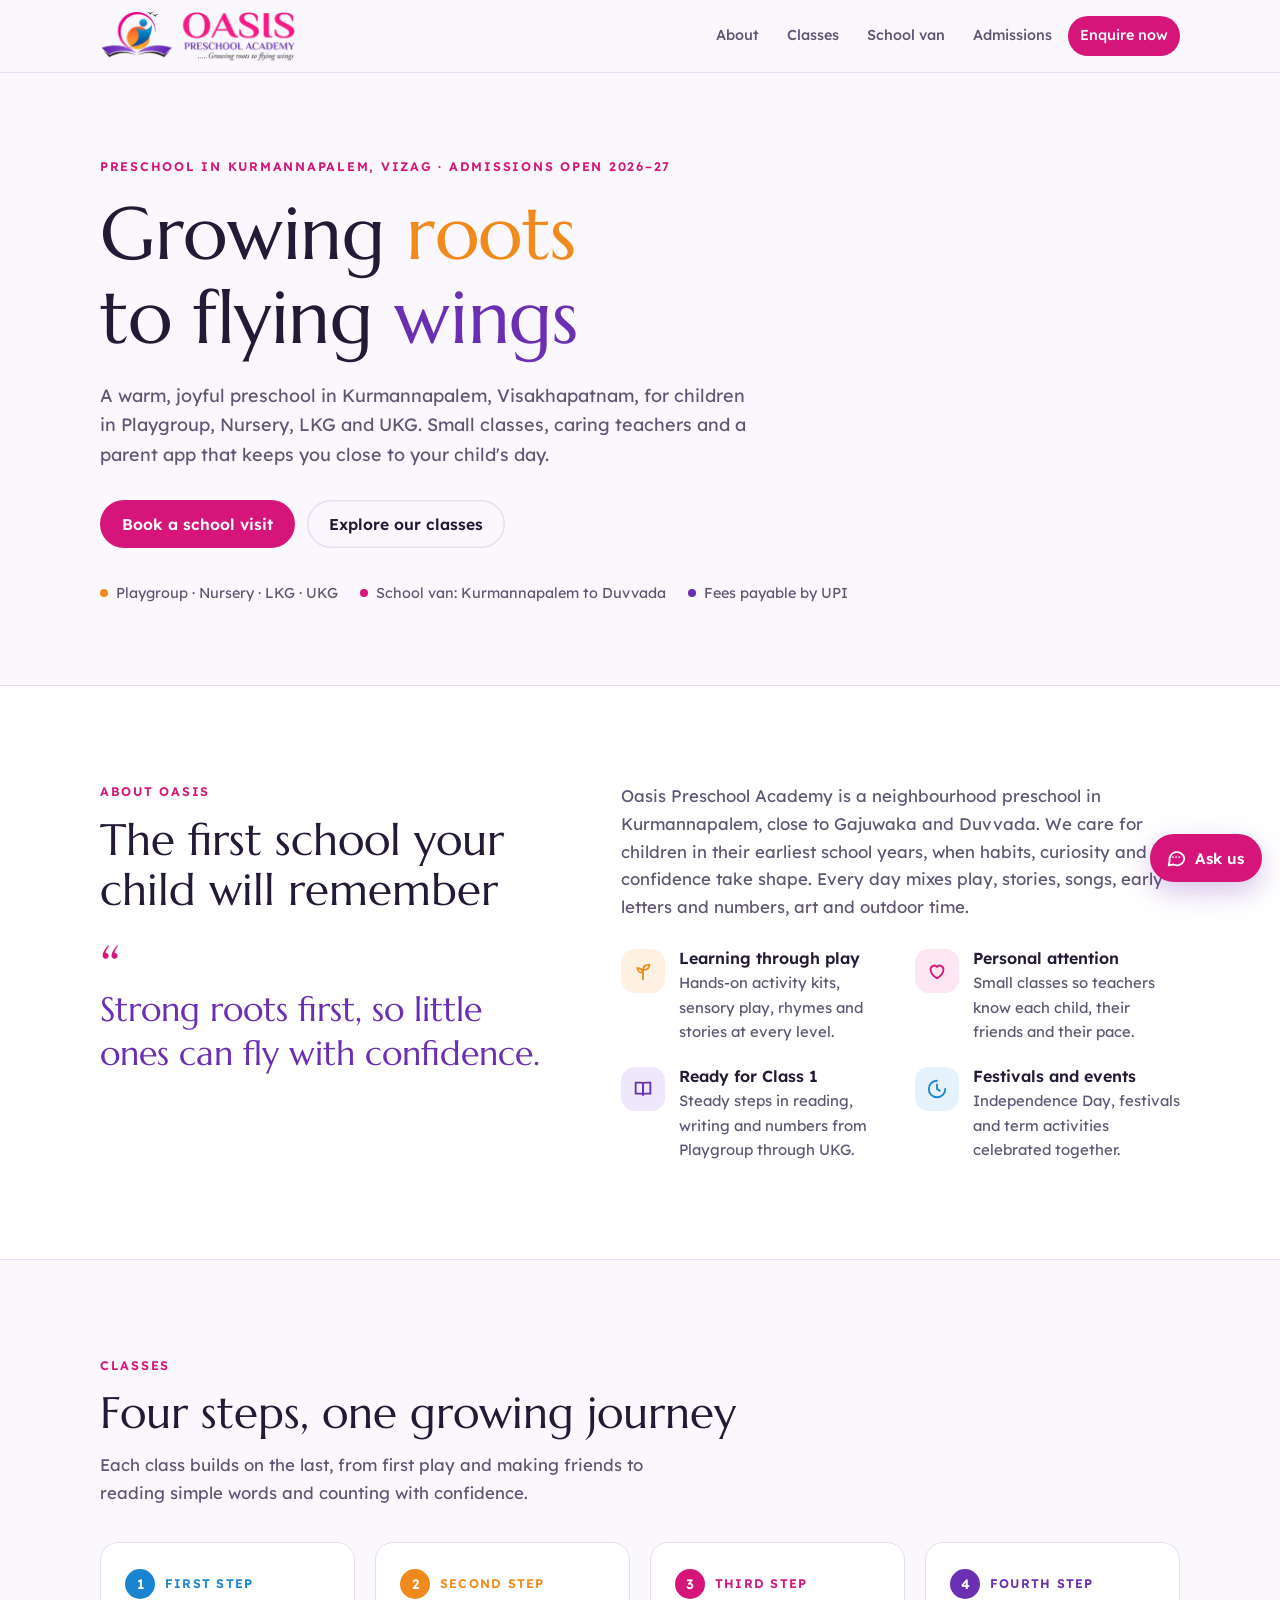
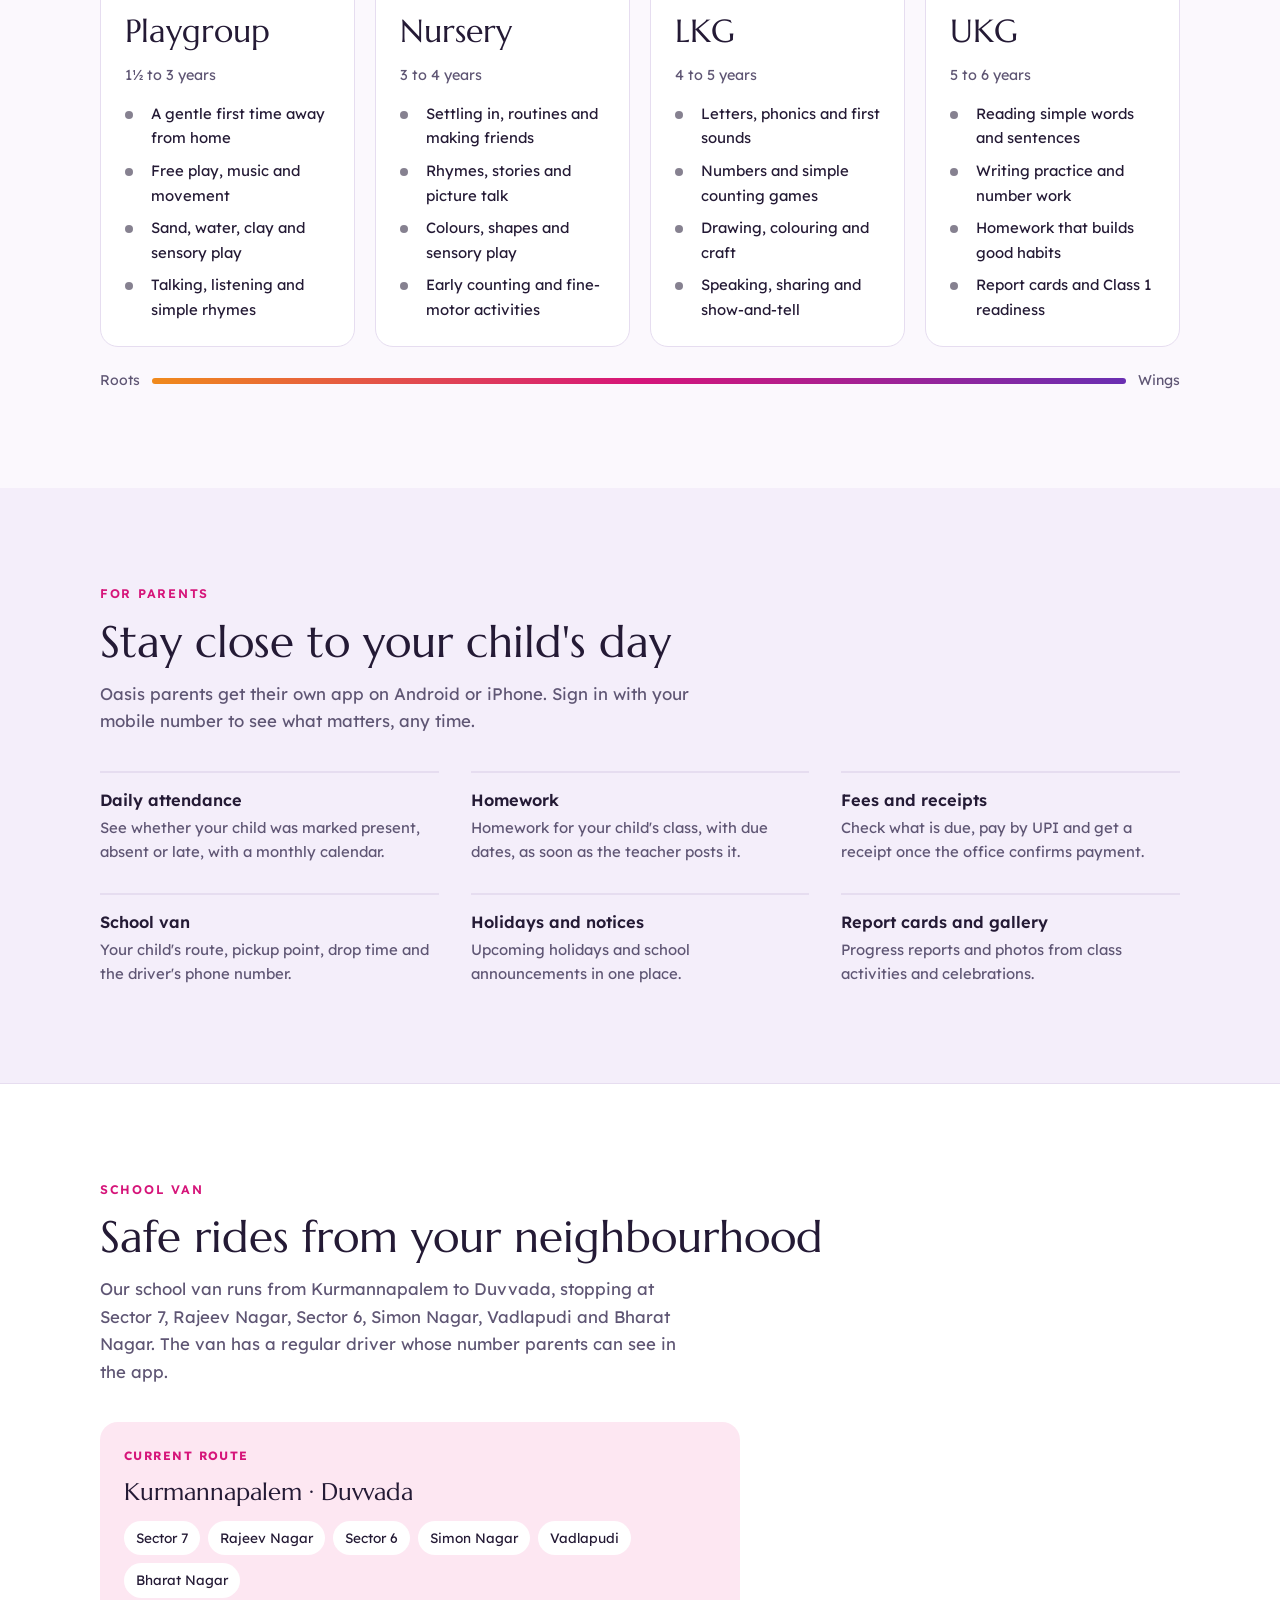
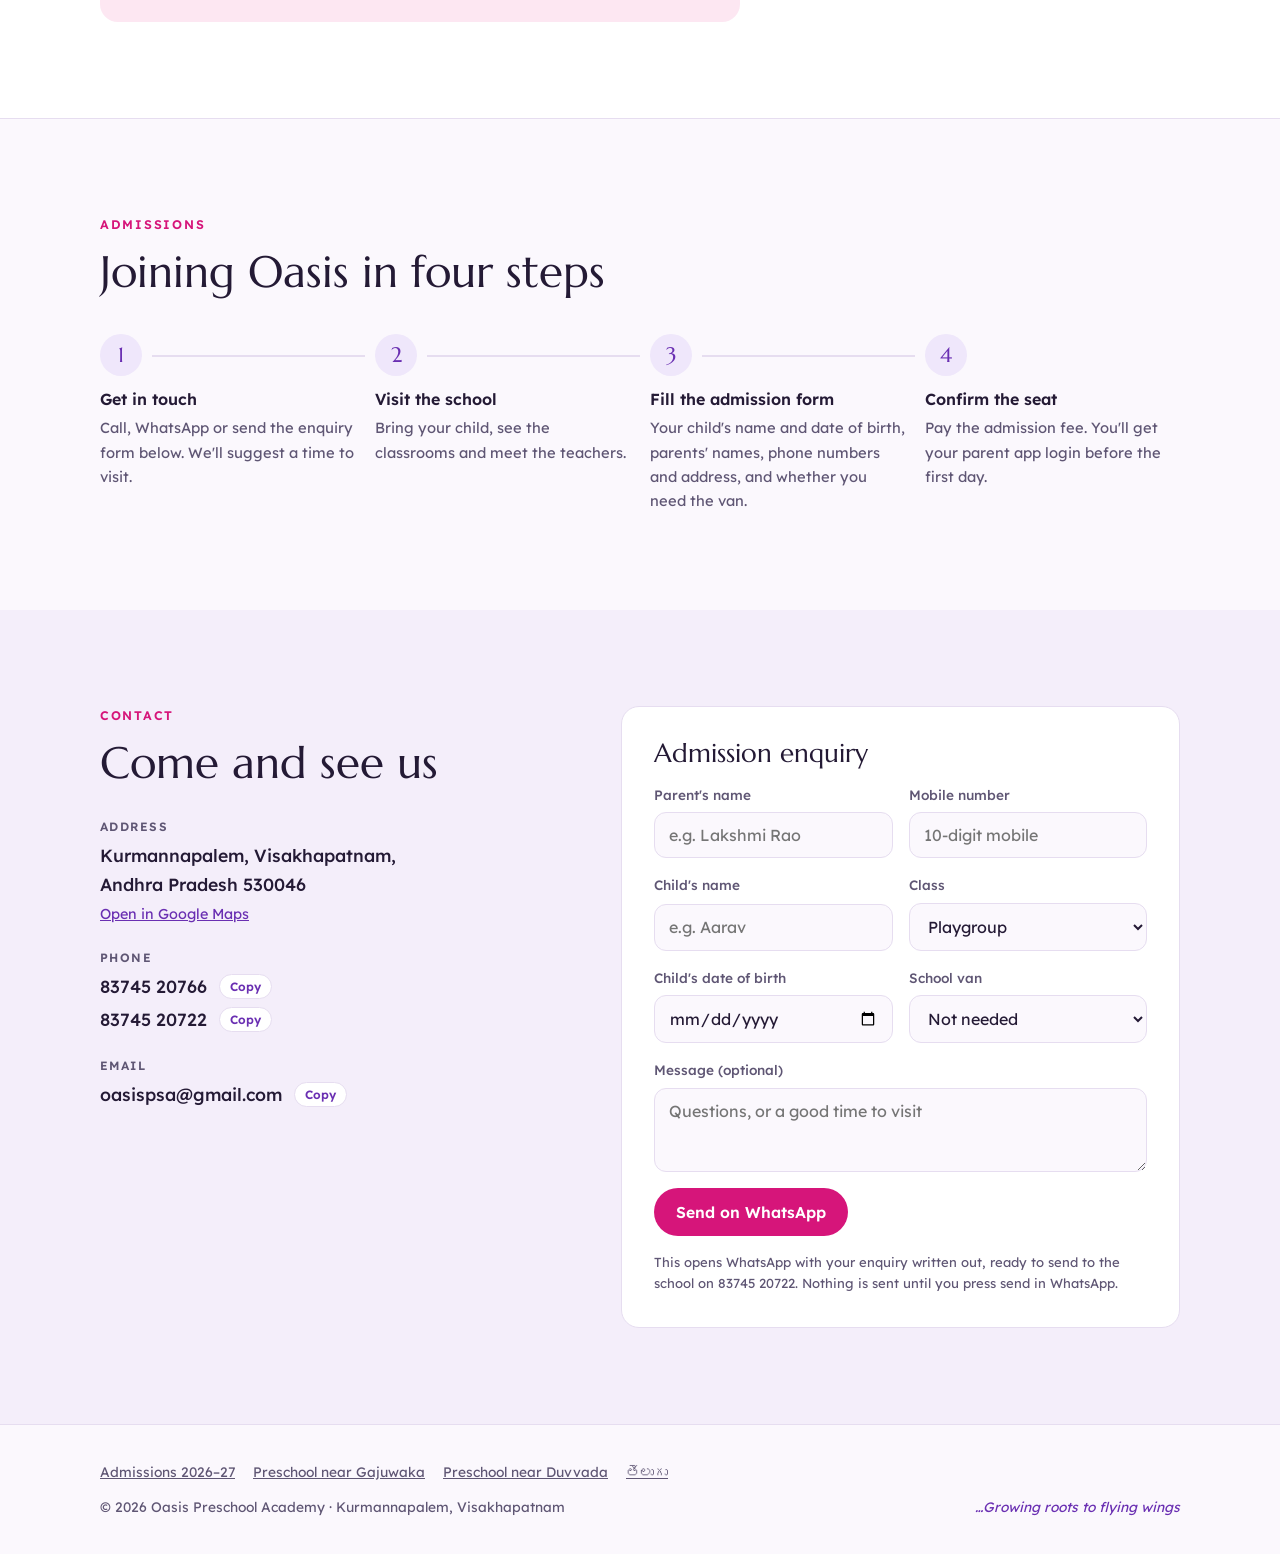
==== commit e7876844: "SEO: area pages, admissions page, Telugu page, faster logo, sitemap update Co-Authored-By: Claude Op" ====
--- a/index.html
+++ b/index.html
@@ -12,6 +12,10 @@
 <meta name="geo.region" content="IN-AP">
 <meta name="geo.placename" content="Kurmannapalem, Visakhapatnam">
 <link rel="canonical" href="https://oasis-psa-school-website.vercel.app/">
+<link rel="alternate" hreflang="en-IN" href="https://oasis-psa-school-website.vercel.app/">
+<link rel="alternate" hreflang="te-IN" href="https://oasis-psa-school-website.vercel.app/te">
+<link rel="alternate" hreflang="x-default" href="https://oasis-psa-school-website.vercel.app/">
+<link rel="preload" as="image" href="logo-web.png">
 <link rel="icon" type="image/png" href="logo-icon.png">
 <link rel="apple-touch-icon" href="logo-icon.png">
 <meta property="og:type" content="website">
@@ -85,7 +89,7 @@
 </script>
 <link rel="preconnect" href="https://fonts.googleapis.com">
 <link rel="preconnect" href="https://fonts.gstatic.com" crossorigin>
-<link rel="stylesheet" href="https://fonts.googleapis.com/css2?family=Marcellus&family=Lexend:wght@300;400;500;600;700&display=swap">
+<link rel="stylesheet" href="https://fonts.googleapis.com/css2?family=Marcellus&family=Lexend:wght@400;500;600;700&display=swap">
 <style>body{margin:0}img{max-width:100%}[hidden]{display:none!important}</style>
 </head>
 <body>
@@ -259,6 +263,8 @@
 footer{padding-block:36px;border-top:1px solid var(--line);background:var(--bg)}
 footer .wrap{display:flex;flex-wrap:wrap;justify-content:space-between;gap:12px 24px;color:var(--muted);font-size:.86rem}
 footer em{font-style:italic;color:var(--violet)}
+.foot-links{display:flex;flex-wrap:wrap;gap:6px 18px;width:100%}
+.foot-links a{color:var(--muted)}
 /* brand logo */
 .brand img.brand-logo{height:52px;width:auto;max-width:none;flex:none;display:block}
 @media (max-width:420px){.brand img.brand-logo{height:40px}}
@@ -378,7 +384,7 @@
 <header class="top">
   <div class="wrap">
     <a class="brand" href="#home" aria-label="Oasis Preschool Academy home">
-      <img class="brand-logo" id="siteLogo" src="logo.png" alt="Oasis Preschool Academy - Growing roots to flying wings">
+      <img class="brand-logo" id="siteLogo" src="logo-web.png" width="400" height="106" fetchpriority="high" alt="Oasis Preschool Academy - Growing roots to flying wings">
     </a>
     <button class="menu-btn" id="menuBtn" aria-expanded="false" aria-controls="navLinks">Menu</button>
     <nav class="links" id="navLinks" aria-label="Main">
@@ -593,6 +599,7 @@
 
 <footer>
   <div class="wrap">
+    <nav class="foot-links" aria-label="More pages"><a href="/admissions">Admissions 2026–27</a><a href="/preschool-gajuwaka">Preschool near Gajuwaka</a><a href="/preschool-duvvada">Preschool near Duvvada</a><a href="/te" lang="te" hreflang="te">తెలుగు</a></nav>
     <span>© 2026 Oasis Preschool Academy · Kurmannapalem, Visakhapatnam</span>
     <em>…Growing roots to flying wings</em>
   </div>
@@ -1159,7 +1166,7 @@
 </button>
 <div class="cb-panel" id="cbPanel" role="dialog" aria-labelledby="cbTitle" hidden>
   <div class="cb-head">
-    <span class="cb-ava"><img src="logo-icon.png" alt=""></span>
+    <span class="cb-ava"><img src="logo-icon.png" alt="" width="30" height="30" loading="lazy"></span>
     <div class="t"><b id="cbTitle">Oasis helper</b><small>Quick answers about our school</small></div>
     <button class="cb-hbtn" id="cbRestart" type="button" aria-label="Start a new chat" title="Start a new chat"><svg viewBox="0 0 24 24" fill="none" stroke="currentColor" stroke-width="2" stroke-linecap="round" stroke-linejoin="round" aria-hidden="true"><path d="M3 12a9 9 0 1 0 3-6.7"/><path d="M3 4v5h5"/></svg></button>
     <button class="cb-hbtn" id="cbClose" type="button" aria-label="Close chat" title="Close"><svg viewBox="0 0 24 24" fill="none" stroke="currentColor" stroke-width="2.2" stroke-linecap="round" aria-hidden="true"><path d="M6 6l12 12M18 6L6 18"/></svg></button>
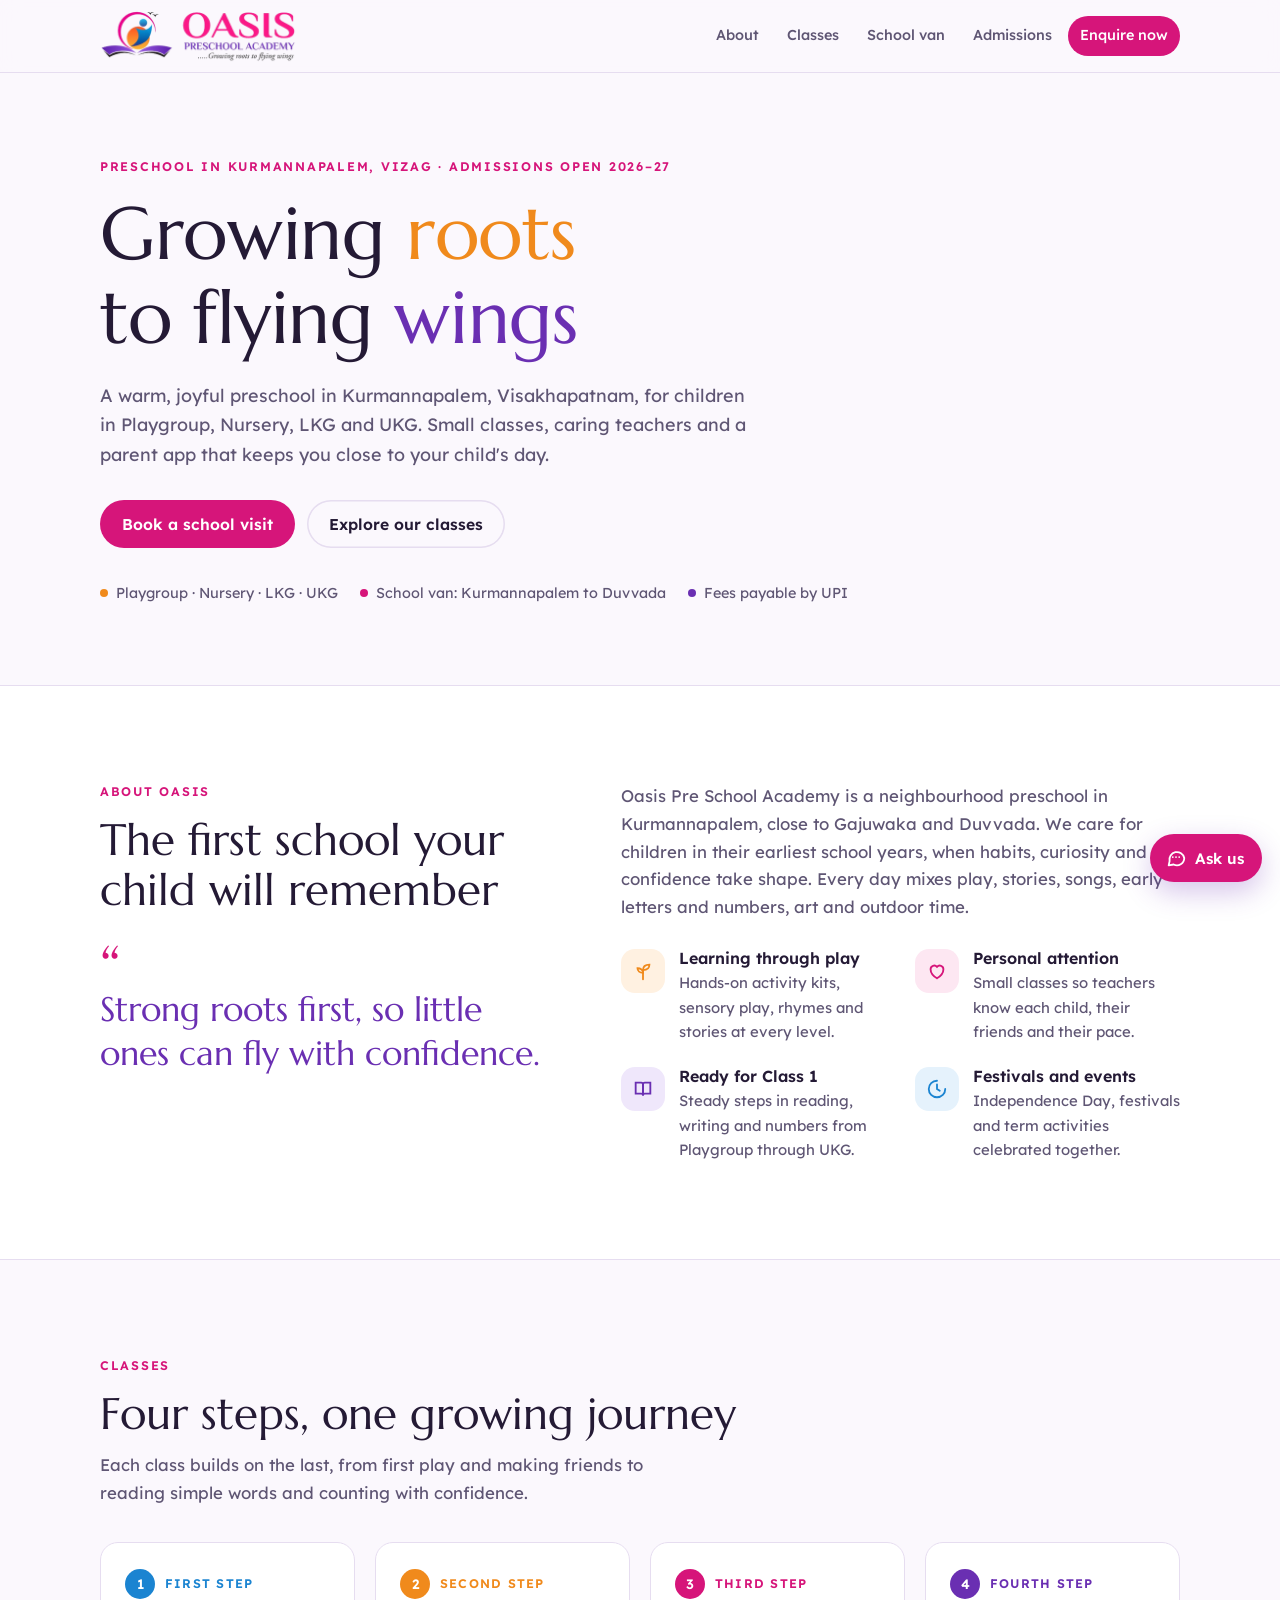
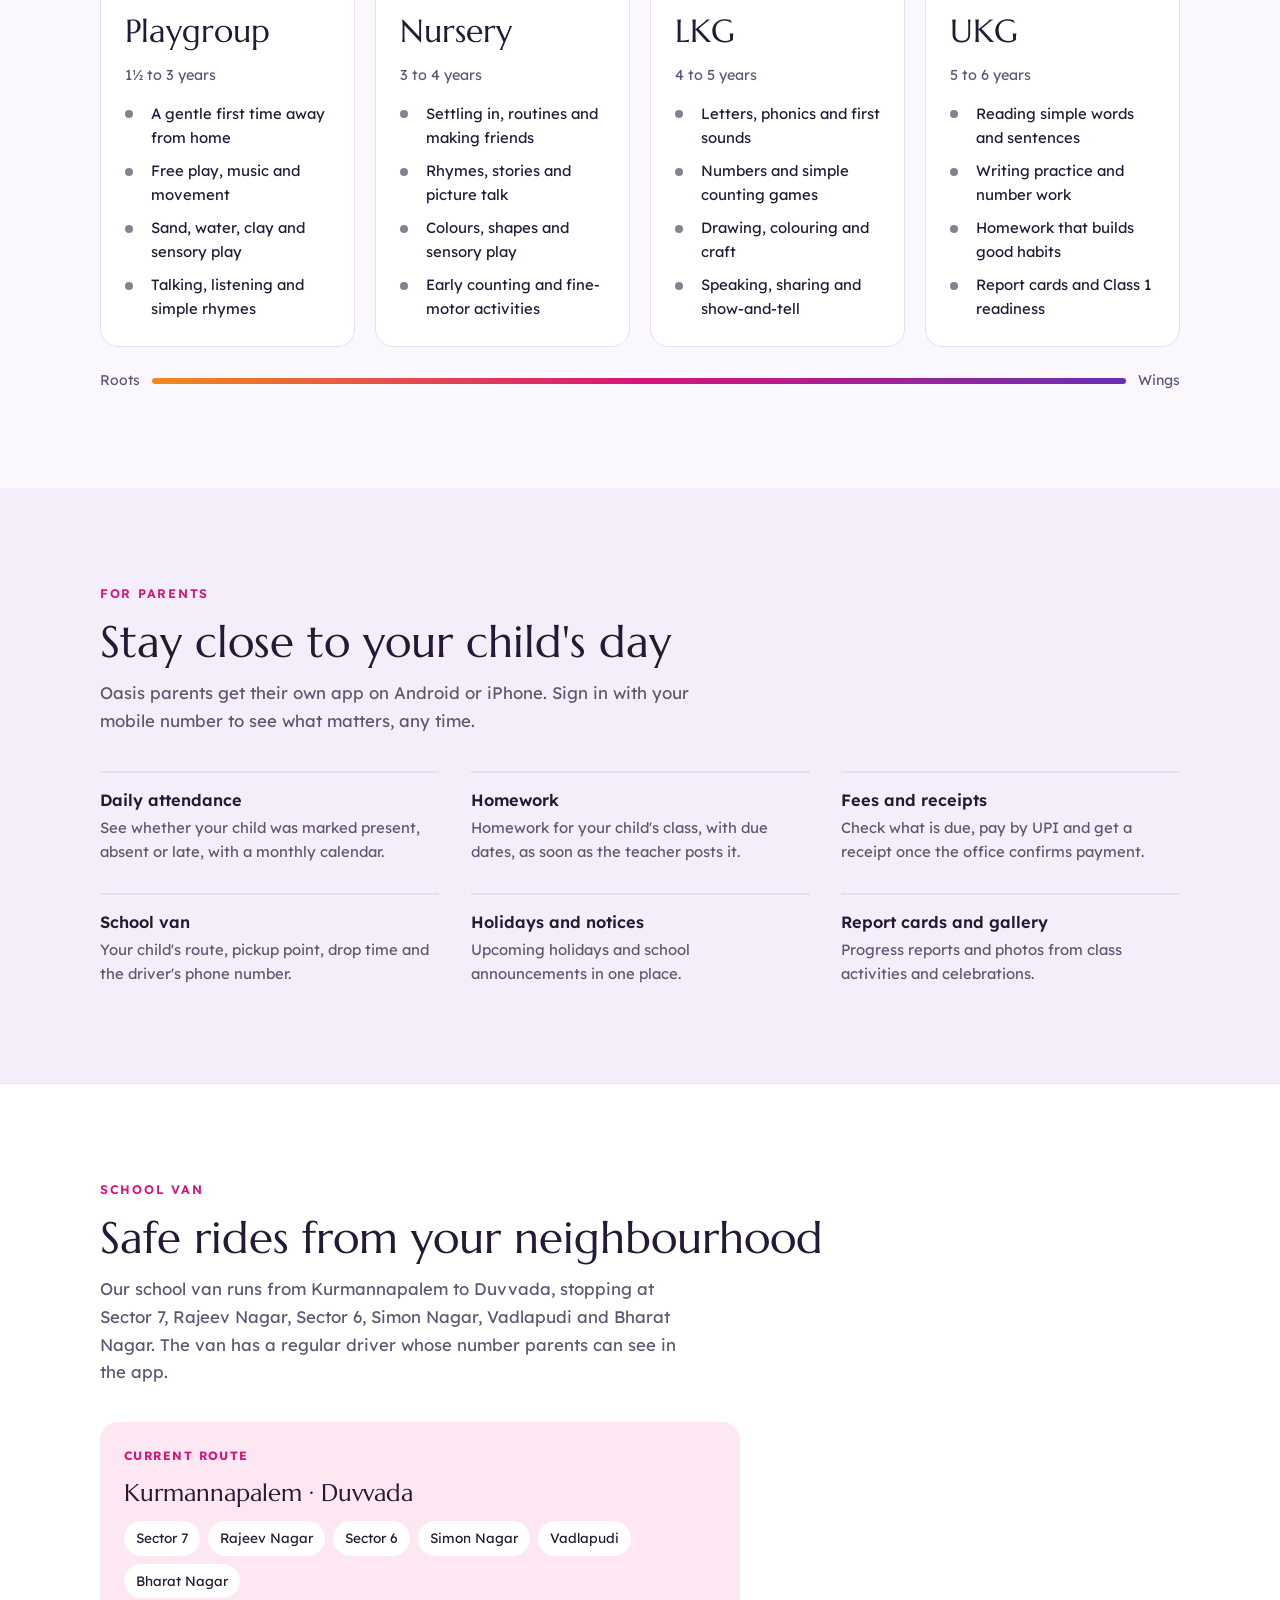
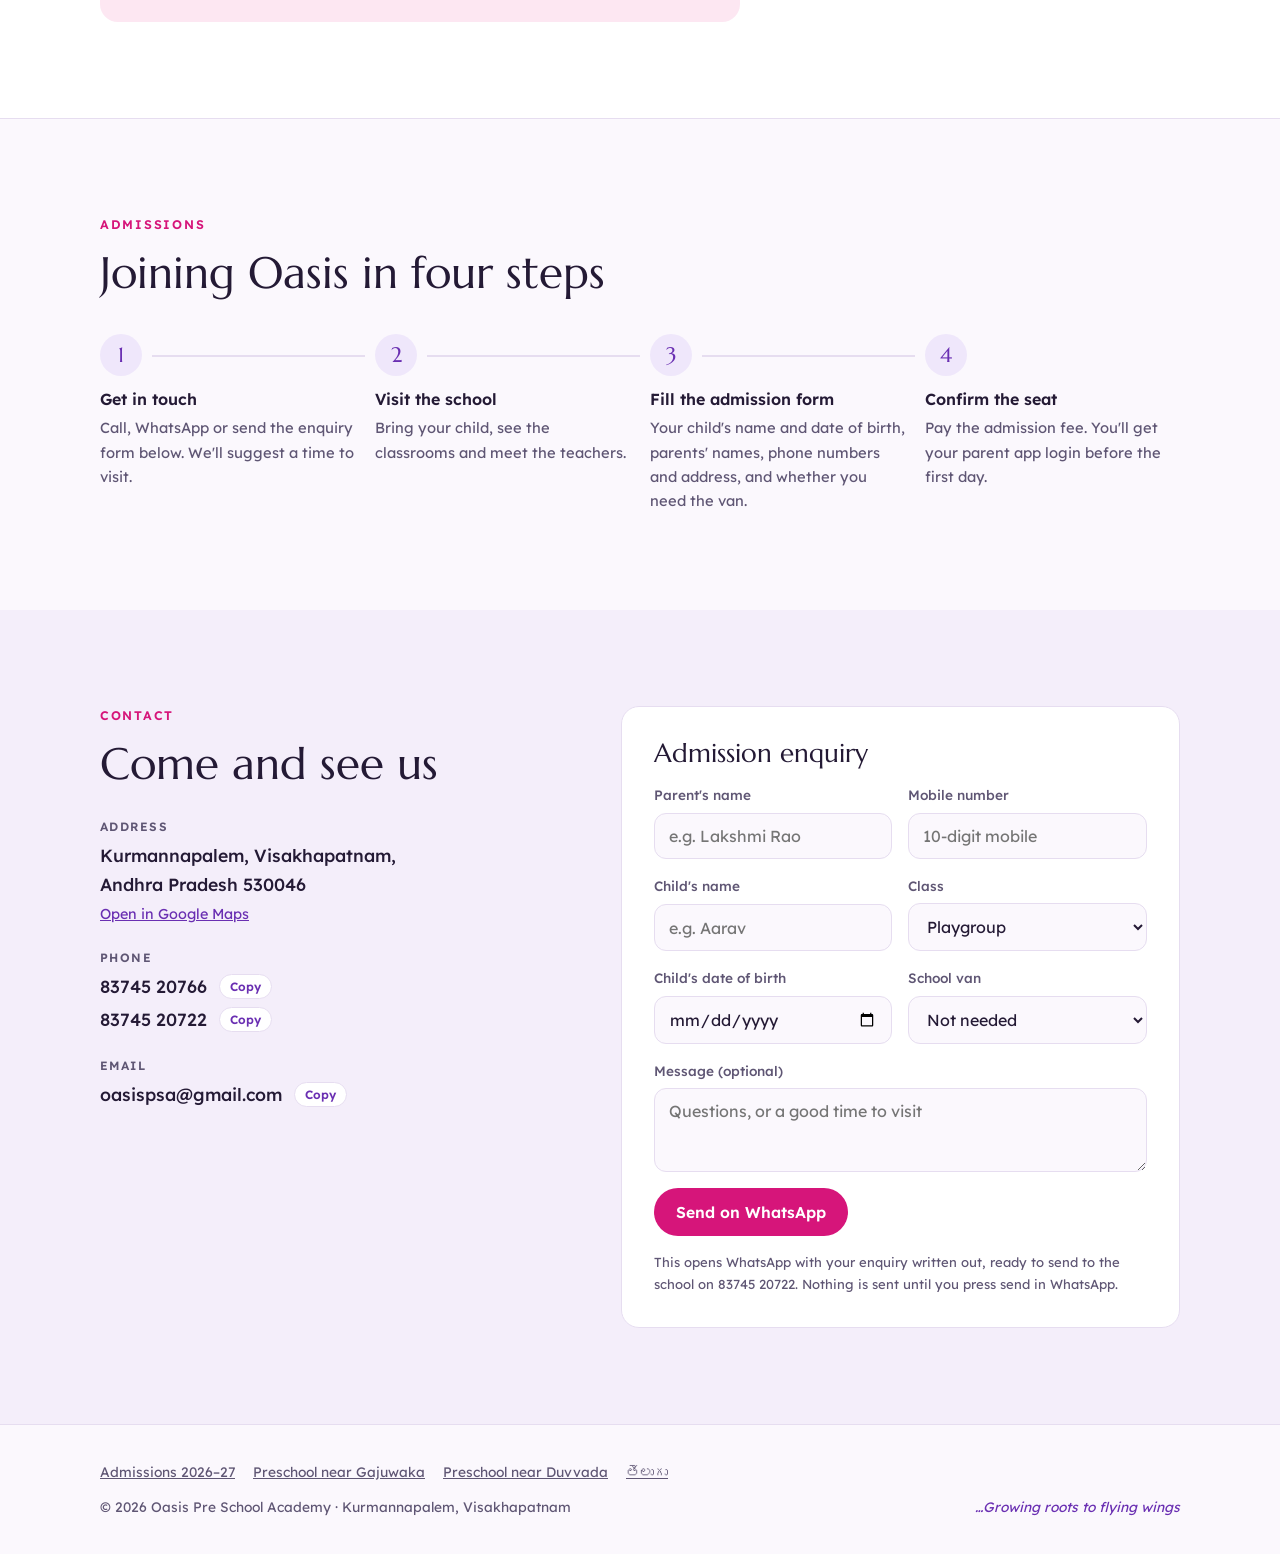
==== commit a158a8ac: "Add scroll reveal animations to homepage blocks Co-Authored-By: Claude Opus 5.5 <noreply@anthropic.c" ====
--- a/index.html
+++ b/index.html
@@ -3,47 +3,49 @@
 <head>
 <meta charset="utf-8">
 <meta name="viewport" content="width=device-width,initial-scale=1,viewport-fit=cover">
-<title>Oasis Preschool Academy | Preschool in Kurmannapalem, Visakhapatnam</title>
-<meta name="description" content="Oasis Preschool Academy is a warm, joyful preschool in Kurmannapalem, Visakhapatnam (near Gajuwaka and Duvvada) for Playgroup, Nursery, LKG and UKG. Admissions open for 2026–27. School van, small classes and a parent app.">
-<meta name="keywords" content="preschool Kurmannapalem, play school Visakhapatnam, preschool Vizag, playgroup, nursery, LKG, UKG, kindergarten Gajuwaka, preschool Duvvada, Oasis Preschool Academy, admissions 2026-27">
+<title>Oasis Pre School Academy | Preschool in Kurmannapalem, Visakhapatnam</title>
+<meta name="description" content="Preschool in Kurmannapalem, Vizag (near Gajuwaka & Duvvada): Playgroup, Nursery, LKG, UKG. Small classes, school van, parent app. Admissions open 2026–27.">
+<meta name="keywords" content="preschool Kurmannapalem, play school Visakhapatnam, preschool Vizag, playgroup, nursery, LKG, UKG, kindergarten Gajuwaka, preschool Duvvada, Oasis Pre School Academy, admissions 2026-27">
 <meta name="robots" content="index,follow,max-image-preview:large">
-<meta name="author" content="Oasis Preschool Academy">
+<meta name="author" content="Oasis Pre School Academy">
 <meta name="theme-color" content="#d6157a">
+<meta name="google-site-verification" content="mYVclgwCtC2Wg-dTEv0l_XbyTZr951TMOKWrK1YPVo4">
 <meta name="geo.region" content="IN-AP">
 <meta name="geo.placename" content="Kurmannapalem, Visakhapatnam">
-<link rel="canonical" href="https://oasis-psa-school-website.vercel.app/">
-<link rel="alternate" hreflang="en-IN" href="https://oasis-psa-school-website.vercel.app/">
-<link rel="alternate" hreflang="te-IN" href="https://oasis-psa-school-website.vercel.app/te">
-<link rel="alternate" hreflang="x-default" href="https://oasis-psa-school-website.vercel.app/">
+<link rel="canonical" href="https://oasis-pre-school-academy.vercel.app/">
+<link rel="alternate" hreflang="en-IN" href="https://oasis-pre-school-academy.vercel.app/">
+<link rel="alternate" hreflang="te-IN" href="https://oasis-pre-school-academy.vercel.app/te">
+<link rel="alternate" hreflang="x-default" href="https://oasis-pre-school-academy.vercel.app/">
 <link rel="preload" as="image" href="logo-web.png">
 <link rel="icon" type="image/png" href="logo-icon.png">
 <link rel="apple-touch-icon" href="logo-icon.png">
+<link rel="manifest" href="/site.webmanifest">
 <meta property="og:type" content="website">
-<meta property="og:site_name" content="Oasis Preschool Academy">
-<meta property="og:title" content="Oasis Preschool Academy | Preschool in Kurmannapalem, Visakhapatnam">
+<meta property="og:site_name" content="Oasis Pre School Academy">
+<meta property="og:title" content="Oasis Pre School Academy | Preschool in Kurmannapalem, Visakhapatnam">
 <meta property="og:description" content="Playgroup, Nursery, LKG and UKG in Kurmannapalem, Vizag. Admissions open for 2026–27. Growing roots to flying wings.">
-<meta property="og:url" content="https://oasis-psa-school-website.vercel.app/">
-<meta property="og:image" content="https://oasis-psa-school-website.vercel.app/og-image.jpg">
+<meta property="og:url" content="https://oasis-pre-school-academy.vercel.app/">
+<meta property="og:image" content="https://oasis-pre-school-academy.vercel.app/og-image.jpg">
 <meta property="og:image:width" content="1200">
 <meta property="og:image:height" content="630">
-<meta property="og:image:alt" content="Oasis Preschool Academy logo – Growing roots to flying wings">
+<meta property="og:image:alt" content="Oasis Pre School Academy logo – Growing roots to flying wings">
 <meta property="og:locale" content="en_IN">
 <meta name="twitter:card" content="summary_large_image">
-<meta name="twitter:title" content="Oasis Preschool Academy | Preschool in Kurmannapalem, Visakhapatnam">
+<meta name="twitter:title" content="Oasis Pre School Academy | Preschool in Kurmannapalem, Visakhapatnam">
 <meta name="twitter:description" content="Playgroup, Nursery, LKG and UKG in Kurmannapalem, Vizag. Admissions open for 2026–27.">
-<meta name="twitter:image" content="https://oasis-psa-school-website.vercel.app/og-image.jpg">
+<meta name="twitter:image" content="https://oasis-pre-school-academy.vercel.app/og-image.jpg">
 <script type="application/ld+json">
 {
   "@context": "https://schema.org",
   "@type": "Preschool",
-  "@id": "https://oasis-psa-school-website.vercel.app/#school",
-  "name": "Oasis Preschool Academy",
+  "@id": "https://oasis-pre-school-academy.vercel.app/#school",
+  "name": "Oasis Pre School Academy",
   "alternateName": "Oasis PSA",
   "slogan": "Growing roots to flying wings",
   "description": "A neighbourhood preschool in Kurmannapalem, Visakhapatnam, close to Gajuwaka and Duvvada, for children in Playgroup, Nursery, LKG and UKG.",
-  "url": "https://oasis-psa-school-website.vercel.app/",
-  "logo": "https://oasis-psa-school-website.vercel.app/logo.png",
-  "image": "https://oasis-psa-school-website.vercel.app/og-image.jpg",
+  "url": "https://oasis-pre-school-academy.vercel.app/",
+  "logo": "https://oasis-pre-school-academy.vercel.app/logo.png",
+  "image": "https://oasis-pre-school-academy.vercel.app/og-image.jpg",
   "email": "oasispsa@gmail.com",
   "telephone": ["+91-83745-20766", "+91-83745-20722"],
   "address": {
@@ -79,17 +81,19 @@
   "@context": "https://schema.org",
   "@type": "FAQPage",
   "mainEntity": [
-    {"@type": "Question", "name": "Where is Oasis Preschool Academy?", "acceptedAnswer": {"@type": "Answer", "text": "Oasis Preschool Academy is in Kurmannapalem, Visakhapatnam (530046), close to Gajuwaka and Duvvada."}},
-    {"@type": "Question", "name": "Which classes does Oasis Preschool Academy offer?", "acceptedAnswer": {"@type": "Answer", "text": "Playgroup (1½ to 3 years), Nursery (3 to 4 years), LKG (4 to 5 years) and UKG (5 to 6 years)."}},
+    {"@type": "Question", "name": "Where is Oasis Pre School Academy?", "acceptedAnswer": {"@type": "Answer", "text": "Oasis Pre School Academy is in Kurmannapalem, Visakhapatnam (530046), close to Gajuwaka and Duvvada."}},
+    {"@type": "Question", "name": "Which classes does Oasis Pre School Academy offer?", "acceptedAnswer": {"@type": "Answer", "text": "Playgroup (1½ to 3 years), Nursery (3 to 4 years), LKG (4 to 5 years) and UKG (5 to 6 years)."}},
     {"@type": "Question", "name": "Are admissions open for 2026–27?", "acceptedAnswer": {"@type": "Answer", "text": "Yes. Call or WhatsApp +91 83745 20722, or send the enquiry form on the website, to book a school visit."}},
     {"@type": "Question", "name": "Is there a school van?", "acceptedAnswer": {"@type": "Answer", "text": "Yes. The school van runs from Kurmannapalem to Duvvada."}},
     {"@type": "Question", "name": "How can fees be paid?", "acceptedAnswer": {"@type": "Answer", "text": "Fees can be paid by UPI, and parents can see dues and receipts in the parent app."}}
   ]
 }
 </script>
+<script type="application/ld+json">{"@context": "https://schema.org", "@type": "WebSite", "@id": "https://oasis-pre-school-academy.vercel.app/#website", "url": "https://oasis-pre-school-academy.vercel.app/", "name": "Oasis Pre School Academy", "inLanguage": ["en-IN", "te-IN"], "publisher": {"@id": "https://oasis-pre-school-academy.vercel.app/#school"}}</script>
 <link rel="preconnect" href="https://fonts.googleapis.com">
 <link rel="preconnect" href="https://fonts.gstatic.com" crossorigin>
-<link rel="stylesheet" href="https://fonts.googleapis.com/css2?family=Marcellus&family=Lexend:wght@400;500;600;700&display=swap">
+<link rel="stylesheet" media="print" onload="this.media='all'" href="https://fonts.googleapis.com/css2?family=Marcellus&family=Lexend:wght@400;500;600;700&display=swap">
+<noscript><link rel="stylesheet" href="https://fonts.googleapis.com/css2?family=Marcellus&family=Lexend:wght@400;500;600;700&display=swap"></noscript>
 <style>body{margin:0}img{max-width:100%}[hidden]{display:none!important}</style>
 </head>
 <body>
@@ -383,8 +387,8 @@
 
 <header class="top">
   <div class="wrap">
-    <a class="brand" href="#home" aria-label="Oasis Preschool Academy home">
-      <img class="brand-logo" id="siteLogo" src="logo-web.png" width="400" height="106" fetchpriority="high" alt="Oasis Preschool Academy - Growing roots to flying wings">
+    <a class="brand" href="#home" aria-label="Oasis Pre School Academy home">
+      <img class="brand-logo" id="siteLogo" src="logo-web.png" width="400" height="106" fetchpriority="high" alt="Oasis Pre School Academy - Growing roots to flying wings">
     </a>
     <button class="menu-btn" id="menuBtn" aria-expanded="false" aria-controls="navLinks">Menu</button>
     <nav class="links" id="navLinks" aria-label="Main">
@@ -426,7 +430,7 @@
         <blockquote style="margin-top:22px">Strong roots first, so little ones can fly with confidence.</blockquote>
       </div>
       <div>
-        <p class="lede">Oasis Preschool Academy is a neighbourhood preschool in Kurmannapalem, close to Gajuwaka and Duvvada. We care for children in their earliest school years, when habits, curiosity and confidence take shape. Every day mixes play, stories, songs, early letters and numbers, art and outdoor time.</p>
+        <p class="lede">Oasis Pre School Academy is a neighbourhood preschool in Kurmannapalem, close to Gajuwaka and Duvvada. We care for children in their earliest school years, when habits, curiosity and confidence take shape. Every day mixes play, stories, songs, early letters and numbers, art and outdoor time.</p>
         <div class="pillars">
           <div class="pillar">
             <span class="ic" style="background:var(--sun-soft);color:var(--sun)"><svg viewBox="0 0 24 24" fill="none" stroke="currentColor" stroke-width="2" stroke-linecap="round"><path d="M12 21V11"/><path d="M12 11c0-4 3-6 7-6 0 4-3 6-7 6Z"/><path d="M12 14c0-3-2.5-5-6-5 0 3 2.5 5 6 5Z"/></svg></span>
@@ -600,7 +604,7 @@
 <footer>
   <div class="wrap">
     <nav class="foot-links" aria-label="More pages"><a href="/admissions">Admissions 2026–27</a><a href="/preschool-gajuwaka">Preschool near Gajuwaka</a><a href="/preschool-duvvada">Preschool near Duvvada</a><a href="/te" lang="te" hreflang="te">తెలుగు</a></nav>
-    <span>© 2026 Oasis Preschool Academy · Kurmannapalem, Visakhapatnam</span>
+    <span>© 2026 Oasis Pre School Academy · Kurmannapalem, Visakhapatnam</span>
     <em>…Growing roots to flying wings</em>
   </div>
 </footer>
@@ -631,7 +635,7 @@
     var miss=[];if(!p)miss.push("parent's name");if(ph.length<10)miss.push('a 10-digit mobile number');if(!c)miss.push("child's name");
     if(miss.length){err.textContent='Please add '+miss.join(', ')+'.';err.hidden=false;return}
     err.hidden=true;
-    var dob=val('cDob'),lines=['Hello Oasis Preschool Academy, I would like to enquire about admission.','',
+    var dob=val('cDob'),lines=['Hello Oasis Pre School Academy, I would like to enquire about admission.','',
       "Parent: "+p,'Mobile: '+ph,"Child: "+c,'Class: '+val('cClass')];
     if(dob)lines.push('Date of birth: '+dob.split('-').reverse().join('-'));
     lines.push('School van: '+val('cVan'));
@@ -716,7 +720,7 @@
   /* ---------- login: email -> OTP -> session ---------- */
   function renderLogin(){
     appEl.innerHTML='<div class="login-wrap"><div class="login-card" id="lc">'+
-      '<img src="'+esc(logoSrc())+'" alt="'+esc(S.school?S.school.name:'Oasis Preschool Academy')+'" class="logo-chip">'+
+      '<img src="'+esc(logoSrc())+'" alt="'+esc(S.school?S.school.name:'Oasis Pre School Academy')+'" class="logo-chip">'+
       '<div><h1>Staff and parent login</h1><p class="sub" style="margin-top:6px">Sign in with your registered email. We will email you a 6-digit code.</p></div>'+
       '<form id="emailForm" style="display:grid;gap:14px" novalidate><label for="lEmail">Email address<input id="lEmail" type="email" autocomplete="email" inputmode="email" placeholder="you@example.com" required></label>'+
       '<p class="err" id="lErr" hidden></p><button class="btn btn-primary" type="submit" style="justify-content:center">Send OTP</button></form>'+
@@ -1210,7 +1214,7 @@
   function act(name,label,alt){return '<button type="button" data-cb-act="'+esc(name)+'"'+(alt?' class="alt"':'')+'>'+esc(label)+'</button>'}
   function acts(){return '<div class="cb-acts">'+Array.prototype.slice.call(arguments).join('')+'</div>'}
   var CALL=function(alt){return tel(TEL1,'Call '+PHONE1,alt)};
-  var WA=function(q,alt){return ext(waLink(q||'Hello Oasis Preschool Academy, I have a question.'),'WhatsApp us',alt)};
+  var WA=function(q,alt){return ext(waLink(q||'Hello Oasis Pre School Academy, I have a question.'),'WhatsApp us',alt)};
   var ENQ=function(alt){return act('enquire','Fill the enquiry form',alt)};
   function contactLine(){return '<p>Call <a href="'+TEL1+'">'+PHONE1+'</a> or <a href="'+TEL2+'">'+PHONE2+'</a>, or WhatsApp us on '+PHONE2+'.</p>'}
   function classOfAge(a){for(var i=0;i<CLASSES.length;i++)if(a>=CLASSES[i].min&&a<CLASSES[i].max)return CLASSES[i];return null}
@@ -1254,7 +1258,7 @@
   }
   function ageAnswer(a){
     var c=classOfAge(a),s='<p>At <b>'+esc(fmtAge(a))+'</b>, ';
-    if(c)return {html:s+'your child fits our <b>'+c.name+'</b> class ('+c.age+').</p><p>The office confirms the final class from the date of birth when you visit.</p>'+acts(ENQ(),WA('Hello Oasis Preschool Academy, I would like to enquire about '+c.name+' admission for my child ('+fmtAge(a)+').',true)),
+    if(c)return {html:s+'your child fits our <b>'+c.name+'</b> class ('+c.age+').</p><p>The office confirms the final class from the date of birth when you visit.</p>'+acts(ENQ(),WA('Hello Oasis Pre School Academy, I would like to enquire about '+c.name+' admission for my child ('+fmtAge(a)+').',true)),
       chips:['What does '+c.name+' learn?','Admission steps','School van']};
     if(a<1.5)return {html:s+'your child is a little young for now. Playgroup starts at <b>1½ years</b>.</p><p>You are welcome to enquire early and visit with your child.</p>'+acts(ENQ(),CALL(true)),chips:['Classes and ages','Book a visit']};
     return {html:s+'your child is ready for <b>Class 1</b>. Oasis is a preschool, so our oldest class is UKG (5 to 6 years).</p><p>Please call the office if you would like advice.</p>'+acts(CALL(),WA(null,true)),chips:['Classes and ages','Contact']};
@@ -1275,27 +1279,27 @@
     classes:function(){return {html:'<p>We have four classes:</p><ul>'+CLASSES.map(function(c){return '<li><b>'+c.name+'</b> – '+c.age+'</li>'}).join('')+'</ul><p>Tell me your child\'s age (for example <i>3 years</i> or <i>2 years 6 months</i>) and I will suggest the right class.</p>',
       chips:['Which class for my child?','What does LKG learn?','Admission steps']}},
     whichclass:function(){S.await='age';return {html:'<p>How old is your child? You can type something like <i>3 years</i>, <i>2.5 years</i>, <i>30 months</i> or the date of birth (<i>15-06-2022</i>).</p>',chips:['2 years','3 years','4 years','5 years']}},
-    admissions:function(){return {html:'<p>Admissions are <b>open for 2026–27</b>. Joining Oasis takes four steps:</p><ol><li><b>Get in touch</b> – call, WhatsApp or send the enquiry form.</li><li><b>Visit the school</b> – bring your child, see the classrooms and meet the teachers.</li><li><b>Fill the admission form</b>.</li><li><b>Confirm the seat</b> – pay the admission fee. You get your parent app login before the first day.</li></ol>'+acts(ENQ(),WA('Hello Oasis Preschool Academy, I would like to enquire about admission for 2026–27.',true),CALL(true)),
+    admissions:function(){return {html:'<p>Admissions are <b>open for 2026–27</b>. Joining Oasis takes four steps:</p><ol><li><b>Get in touch</b> – call, WhatsApp or send the enquiry form.</li><li><b>Visit the school</b> – bring your child, see the classrooms and meet the teachers.</li><li><b>Fill the admission form</b>.</li><li><b>Confirm the seat</b> – pay the admission fee. You get your parent app login before the first day.</li></ol>'+acts(ENQ(),WA('Hello Oasis Pre School Academy, I would like to enquire about admission for 2026–27.',true),CALL(true)),
       chips:['Documents needed','Which class for my child?','Fees']}},
     documents:function(){return {html:'<p>The admission form asks for:</p><ul><li>Your child\'s name and date of birth</li><li>Parents\' names, phone numbers and address</li><li>Whether you need the school van</li></ul><p>If any certificates or photos are needed, the office will tell you when you visit.</p>'+acts(ENQ(),CALL(true)),chips:['Admission steps','Fees','Book a visit']}},
-    seats:function(){return {html:'<p>Admissions for 2026–27 are open. Seats depend on the class, so please check with the office for the class you want.</p>'+contactLine()+acts(WA('Hello Oasis Preschool Academy, are seats available for my child?'),CALL(true)),chips:['Admission steps','Classes and ages']}},
-    fees:function(){return {html:'<p>Fees depend on the class and on whether your child uses the van. The fee types are:</p><ul><li>Admission fee (one time)</li><li>Tuition fee (monthly)</li><li>School van fee (monthly, if used)</li><li>Books and uniform (yearly)</li><li>Activity fee (per term)</li></ul><p>Fees can be paid by <b>UPI</b>, and you get a receipt once the office confirms payment. For the exact amounts, please ask the office.</p>'+acts(WA('Hello Oasis Preschool Academy, could you share the fee details for admission?'),CALL(true)),
+    seats:function(){return {html:'<p>Admissions for 2026–27 are open. Seats depend on the class, so please check with the office for the class you want.</p>'+contactLine()+acts(WA('Hello Oasis Pre School Academy, are seats available for my child?'),CALL(true)),chips:['Admission steps','Classes and ages']}},
+    fees:function(){return {html:'<p>Fees depend on the class and on whether your child uses the van. The fee types are:</p><ul><li>Admission fee (one time)</li><li>Tuition fee (monthly)</li><li>School van fee (monthly, if used)</li><li>Books and uniform (yearly)</li><li>Activity fee (per term)</li></ul><p>Fees can be paid by <b>UPI</b>, and you get a receipt once the office confirms payment. For the exact amounts, please ask the office.</p>'+acts(WA('Hello Oasis Pre School Academy, could you share the fee details for admission?'),CALL(true)),
       chips:['Admission steps','School van','Book a visit']}},
     van:function(stop){var head=stop?'<p>Yes, our van stops at <b>'+esc(stop)+'</b>.</p>':'';
       return {html:head+'<p>The school van runs from <b>Kurmannapalem to Duvvada</b>, stopping at:</p><ul>'+STOPS.slice(1,7).map(function(s){return '<li>'+s[0]+'</li>'}).join('')+'</ul><p>The van has a regular driver, and parents can see the route, pickup point, drop time and the driver\'s number in the parent app.</p>'+(stop?'':'<p>If your area is not listed, call us and we will tell you whether a pickup is possible.</p>')+acts(CALL(),tel('#van','See the route',true)),
       chips:['Fees','Admission steps','Contact']}},
-    timings:function(){return {html:'<p>I do not have the daily school timings here. The office will be happy to share them.</p>'+contactLine()+acts(CALL(),WA('Hello Oasis Preschool Academy, could you share the school timings?',true)),chips:['Book a visit','Admission steps']}},
+    timings:function(){return {html:'<p>I do not have the daily school timings here. The office will be happy to share them.</p>'+contactLine()+acts(CALL(),WA('Hello Oasis Pre School Academy, could you share the school timings?',true)),chips:['Book a visit','Admission steps']}},
     location:function(){return {html:'<p>We are at <b>'+esc(ADDRESS)+'</b>, close to Gajuwaka and Duvvada.</p>'+acts(ext(MAPS,'Open in Google Maps'),CALL(true)),chips:['Book a visit','School van','Contact']}},
     contact:function(){return {html:'<p>You can reach the school office here:</p><ul><li>Phone: <a href="'+TEL1+'">'+PHONE1+'</a>, <a href="'+TEL2+'">'+PHONE2+'</a></li><li>WhatsApp: '+PHONE2+'</li><li>Email: <a href="mailto:'+EMAIL+'">'+EMAIL+'</a></li><li>Address: '+esc(ADDRESS)+'</li></ul>'+acts(CALL(),WA(null,true),ext(MAPS,'Directions',true)),chips:['Book a visit','Admission steps']}},
-    visit:function(){return {html:'<p>We would love to show you around! Bring your child to see the classrooms and meet the teachers.</p><p>Send the enquiry form or message us with a good time to visit, and we will confirm.</p>'+acts(ENQ(),WA('Hello Oasis Preschool Academy, I would like to book a school visit.',true),CALL(true)),chips:['Location','Admission steps']}},
+    visit:function(){return {html:'<p>We would love to show you around! Bring your child to see the classrooms and meet the teachers.</p><p>Send the enquiry form or message us with a good time to visit, and we will confirm.</p>'+acts(ENQ(),WA('Hello Oasis Pre School Academy, I would like to book a school visit.',true),CALL(true)),chips:['Location','Admission steps']}},
     parentapp:function(){return {html:'<p>Oasis parents get their own app on Android or iPhone with:</p><ul><li>Daily attendance with a monthly calendar</li><li>Homework with due dates</li><li>Fees, UPI payment and receipts</li><li>School van route, pickup and driver\'s number</li><li>Holidays and notices</li><li>Report cards and the photo gallery</li></ul><p>You get your login once admission is confirmed.</p>',chips:['Admission steps','Staff login']}},
     login:function(){return {html:'<p>Teachers, office staff and registered parents can sign in with their registered email. A 6-digit code is emailed to you; there is no password.</p><p>If your email is not registered, please contact the school office.</p>'+acts(act('login','Go to login'),CALL(true)),chips:['Contact']}},
     teachers:function(){return {html:'<p>We keep <b>classes small</b> so teachers know each child, their friends and their pace. Children get personal attention, and parents can follow the day through the parent app.</p>'+acts(act('enquire','Book a visit to meet them')),chips:['Classes and ages','Book a visit']}},
     curriculum:function(){return {html:'<p>Children learn through play: hands-on activity kits, sensory play, rhymes and stories at every level. Step by step from Playgroup to UKG they build reading, writing and number skills, ready for Class 1.</p><p>We also celebrate Independence Day, festivals and term activities together.</p>',chips:['What does UKG learn?','Classes and ages','Book a visit']}},
     holidays:function(){return {html:'<p>Holidays and school notices are shared with parents in the parent app. For the current holiday list, please ask the office.</p>'+contactLine(),chips:['Parent app','Contact']}},
-    uniform:function(){return {html:'<p>Books and uniform are charged once a year. The office will share the details and amounts when you join.</p>'+acts(WA('Hello Oasis Preschool Academy, could you share details about books and uniform?'),CALL(true)),chips:['Fees','Admission steps']}},
+    uniform:function(){return {html:'<p>Books and uniform are charged once a year. The office will share the details and amounts when you join.</p>'+acts(WA('Hello Oasis Pre School Academy, could you share details about books and uniform?'),CALL(true)),chips:['Fees','Admission steps']}},
     human:function(){return {html:'<p>Of course. Please speak to our office directly:</p>'+contactLine()+acts(CALL(),tel(TEL2,'Call '+PHONE2,true),WA(null,true)),chips:['Book a visit']}},
-    fallback:function(q){return {html:'<p>Sorry, I am not sure about that one. I can answer questions about classes, admissions, the van, fees and contact details.</p><p>For anything else, the office will help you.</p>'+acts(WA(q?'Hello Oasis Preschool Academy, I have a question: '+q:null),CALL(true)),chips:MAIN_CHIPS}}
+    fallback:function(q){return {html:'<p>Sorry, I am not sure about that one. I can answer questions about classes, admissions, the van, fees and contact details.</p><p>For anything else, the office will help you.</p>'+acts(WA(q?'Hello Oasis Pre School Academy, I have a question: '+q:null),CALL(true)),chips:MAIN_CHIPS}}
   };
 
   /* intent patterns: [name, weight, regex] — highest total score wins */
@@ -1417,5 +1421,51 @@
 })();
 </script>
 
+<!-- Scroll reveal animations -->
+<style>
+.rv{opacity:0;transform:translateY(28px) scale(.98);transition:opacity .7s cubic-bezier(.2,.7,.2,1),transform .7s cubic-bezier(.2,.7,.2,1);transition-delay:var(--rv-d,0ms);will-change:opacity,transform}
+.rv.rv-l{transform:translateX(-36px)}
+.rv.rv-r{transform:translateX(36px)}
+.rv.rv-in{opacity:1;transform:none}
+@media (prefers-reduced-motion:reduce){.rv{opacity:1!important;transform:none!important}}
+</style>
+<script>
+(function(){
+  if(!('IntersectionObserver' in window))return;
+  if(window.matchMedia&&window.matchMedia('(prefers-reduced-motion: reduce)').matches)return;
+  var main=document.getElementById('home');if(!main)return;
+  var groups=[
+    ['.hero .eyebrow, .hero h1, .hero .lede, .hero .hero-actions, .hero .facts',''],
+    ['.sec-head',''],
+    ['.about .lede','rv-r'],
+    ['.pillars > .pillar',''],
+    ['.classes > .cls',''],
+    ['.growth',''],
+    ['.feat > div',''],
+    ['.routes > .route',''],
+    ['.steps > li',''],
+    ['.contact .cinfo .row','rv-l'],
+    ['.contact .enq','rv-r']
+  ];
+  var seen=[];
+  groups.forEach(function(g){
+    var els=main.querySelectorAll(g[0]);
+    var byParent=new Map();
+    els.forEach(function(el){
+      if(seen.indexOf(el)>-1)return;seen.push(el);
+      var n=byParent.get(el.parentNode)||0;byParent.set(el.parentNode,n+1);
+      el.classList.add('rv');if(g[1])el.classList.add(g[1]);
+      el.style.setProperty('--rv-d',Math.min(n*110,550)+'ms');
+    });
+  });
+  var io=new IntersectionObserver(function(entries){
+    entries.forEach(function(e){
+      if(e.isIntersecting){e.target.classList.add('rv-in');io.unobserve(e.target);
+        setTimeout(function(){e.target.style.willChange='auto'},1400);}
+    });
+  },{threshold:0.12,rootMargin:'0px 0px -8% 0px'});
+  seen.forEach(function(el){io.observe(el)});
+})();
+</script>
 </body>
 </html>
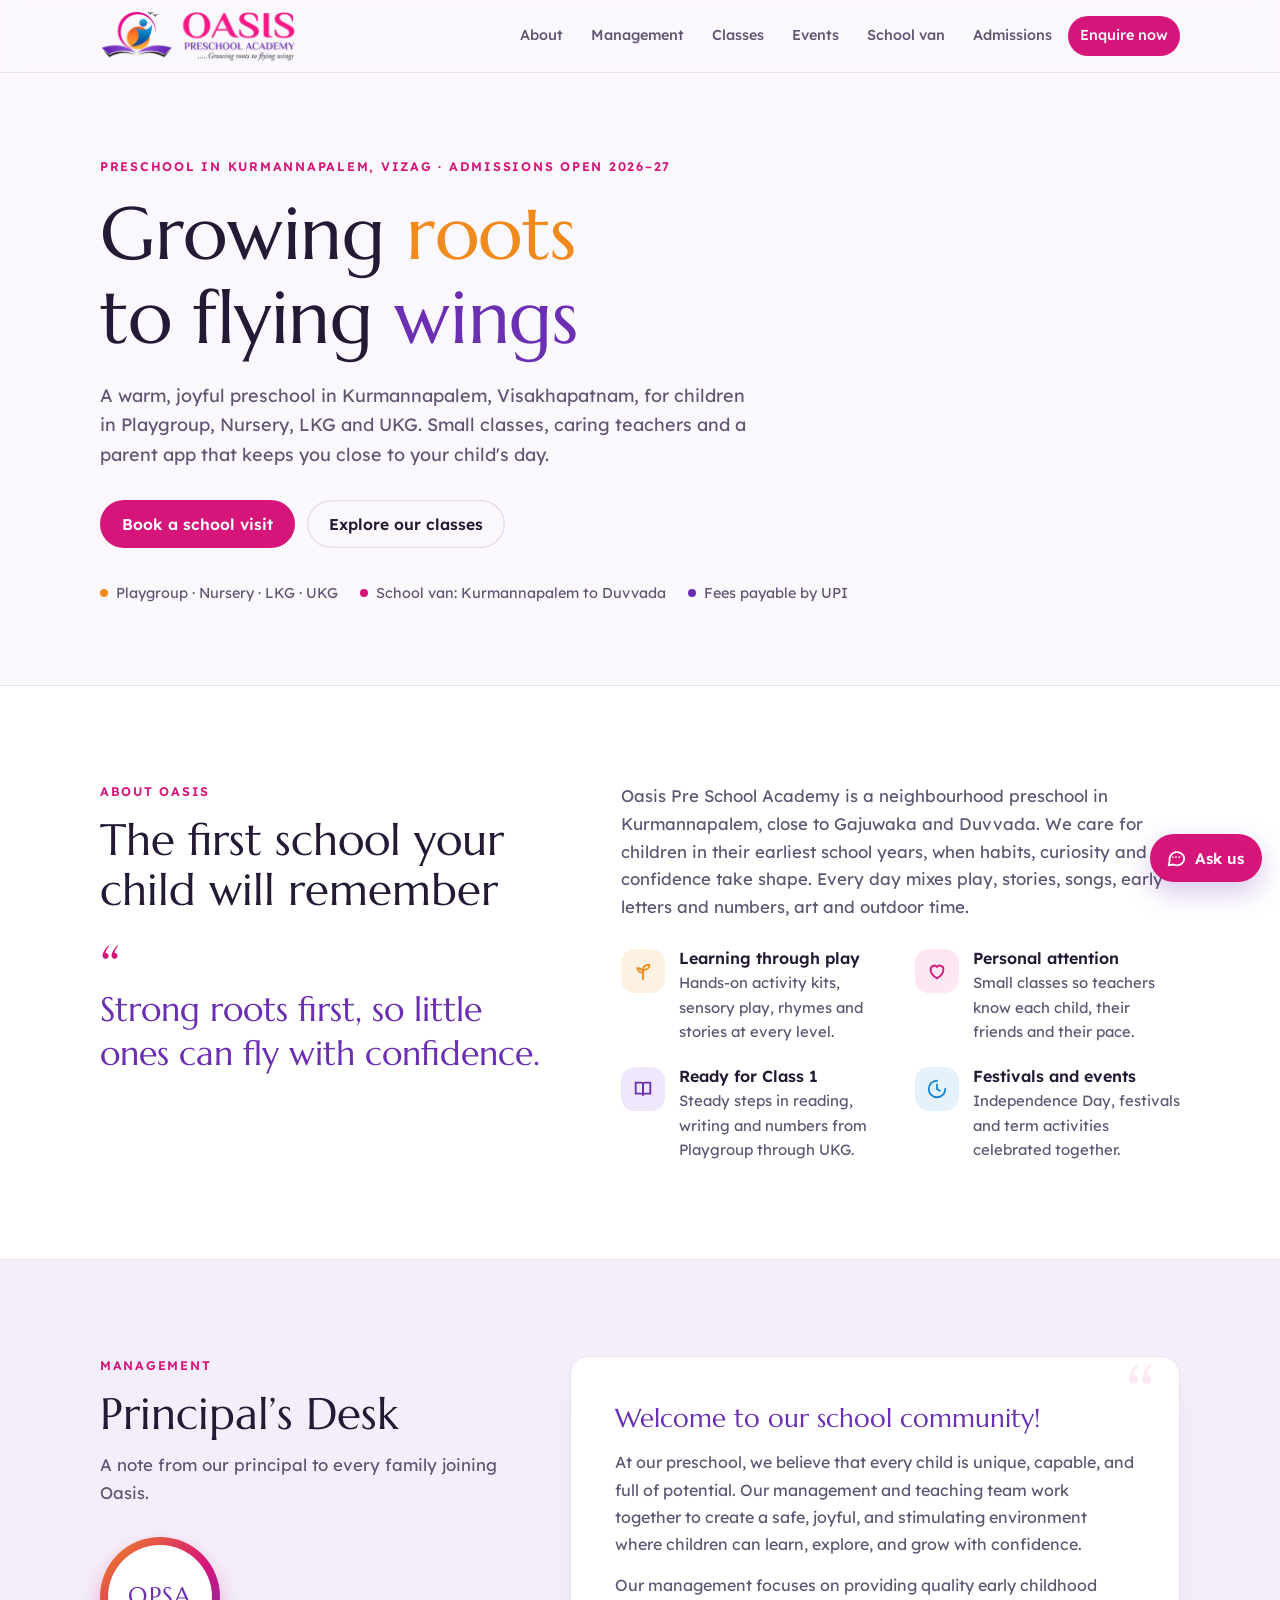
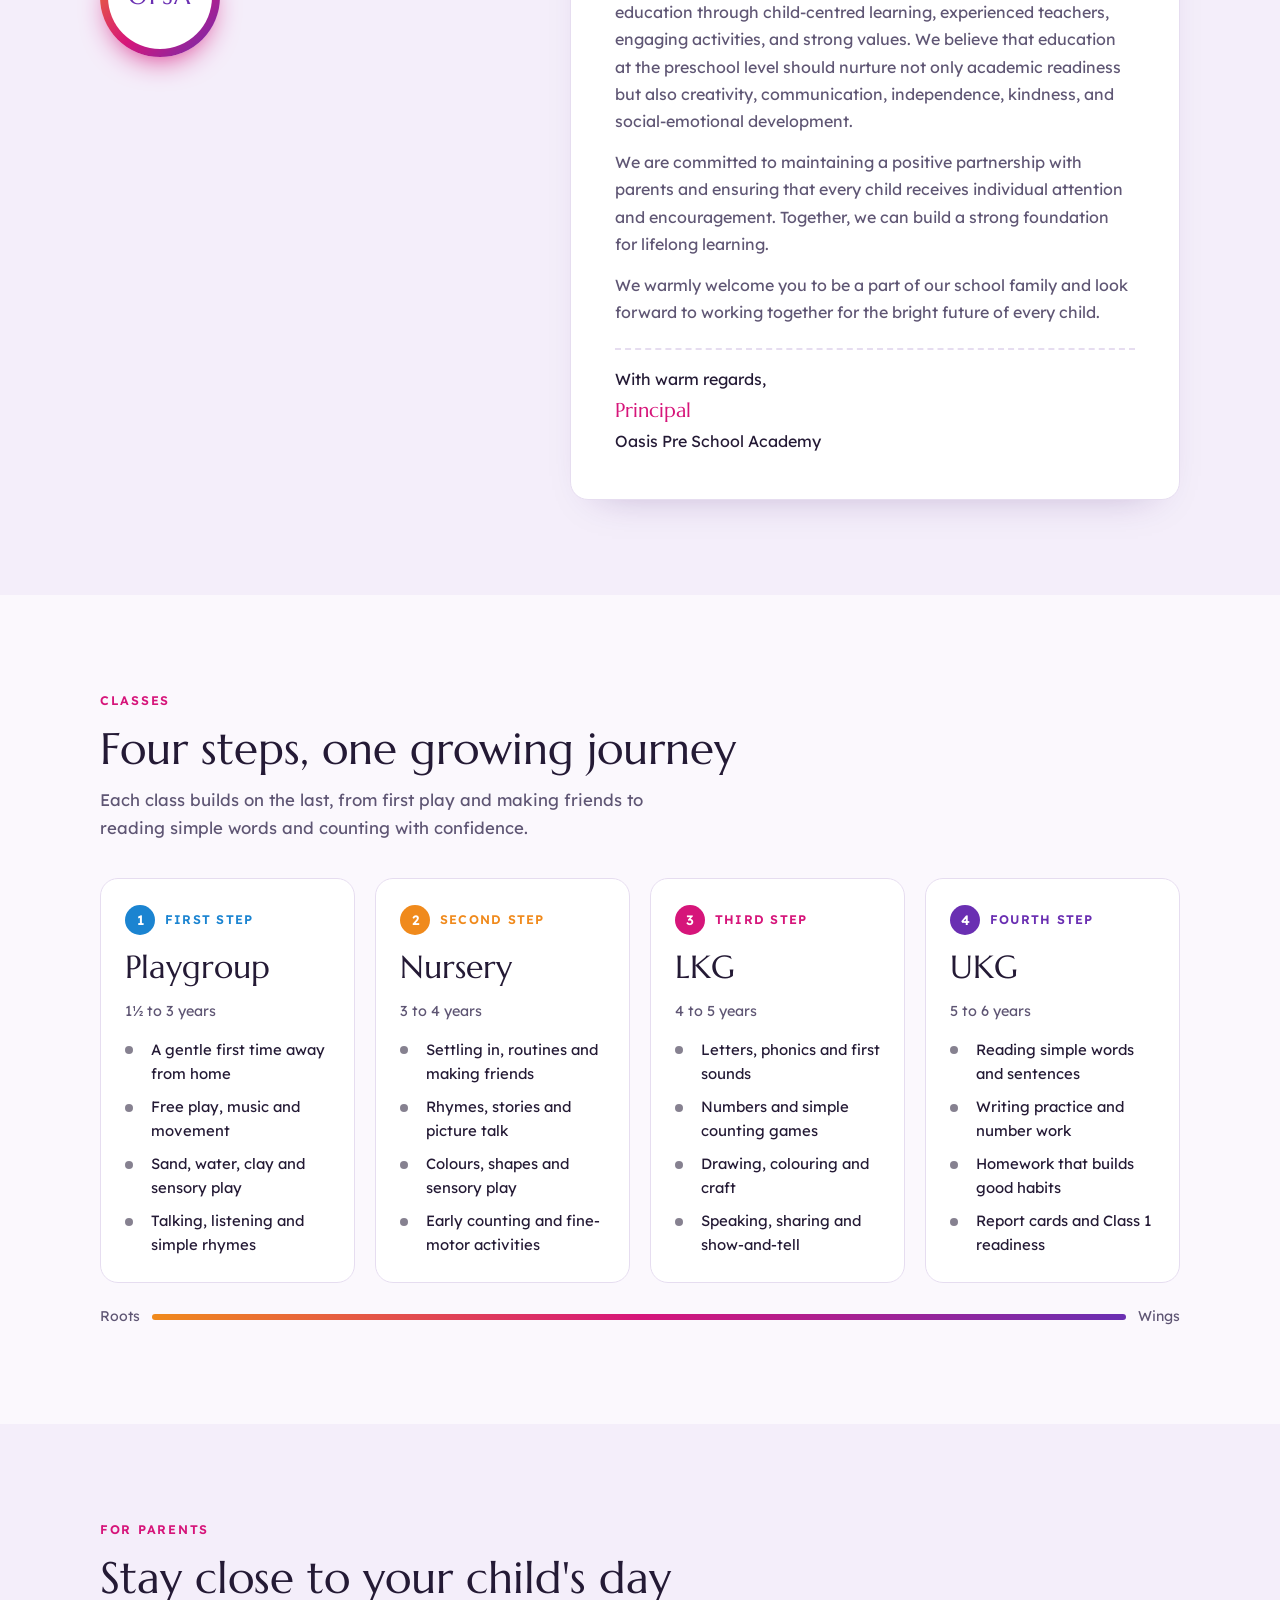
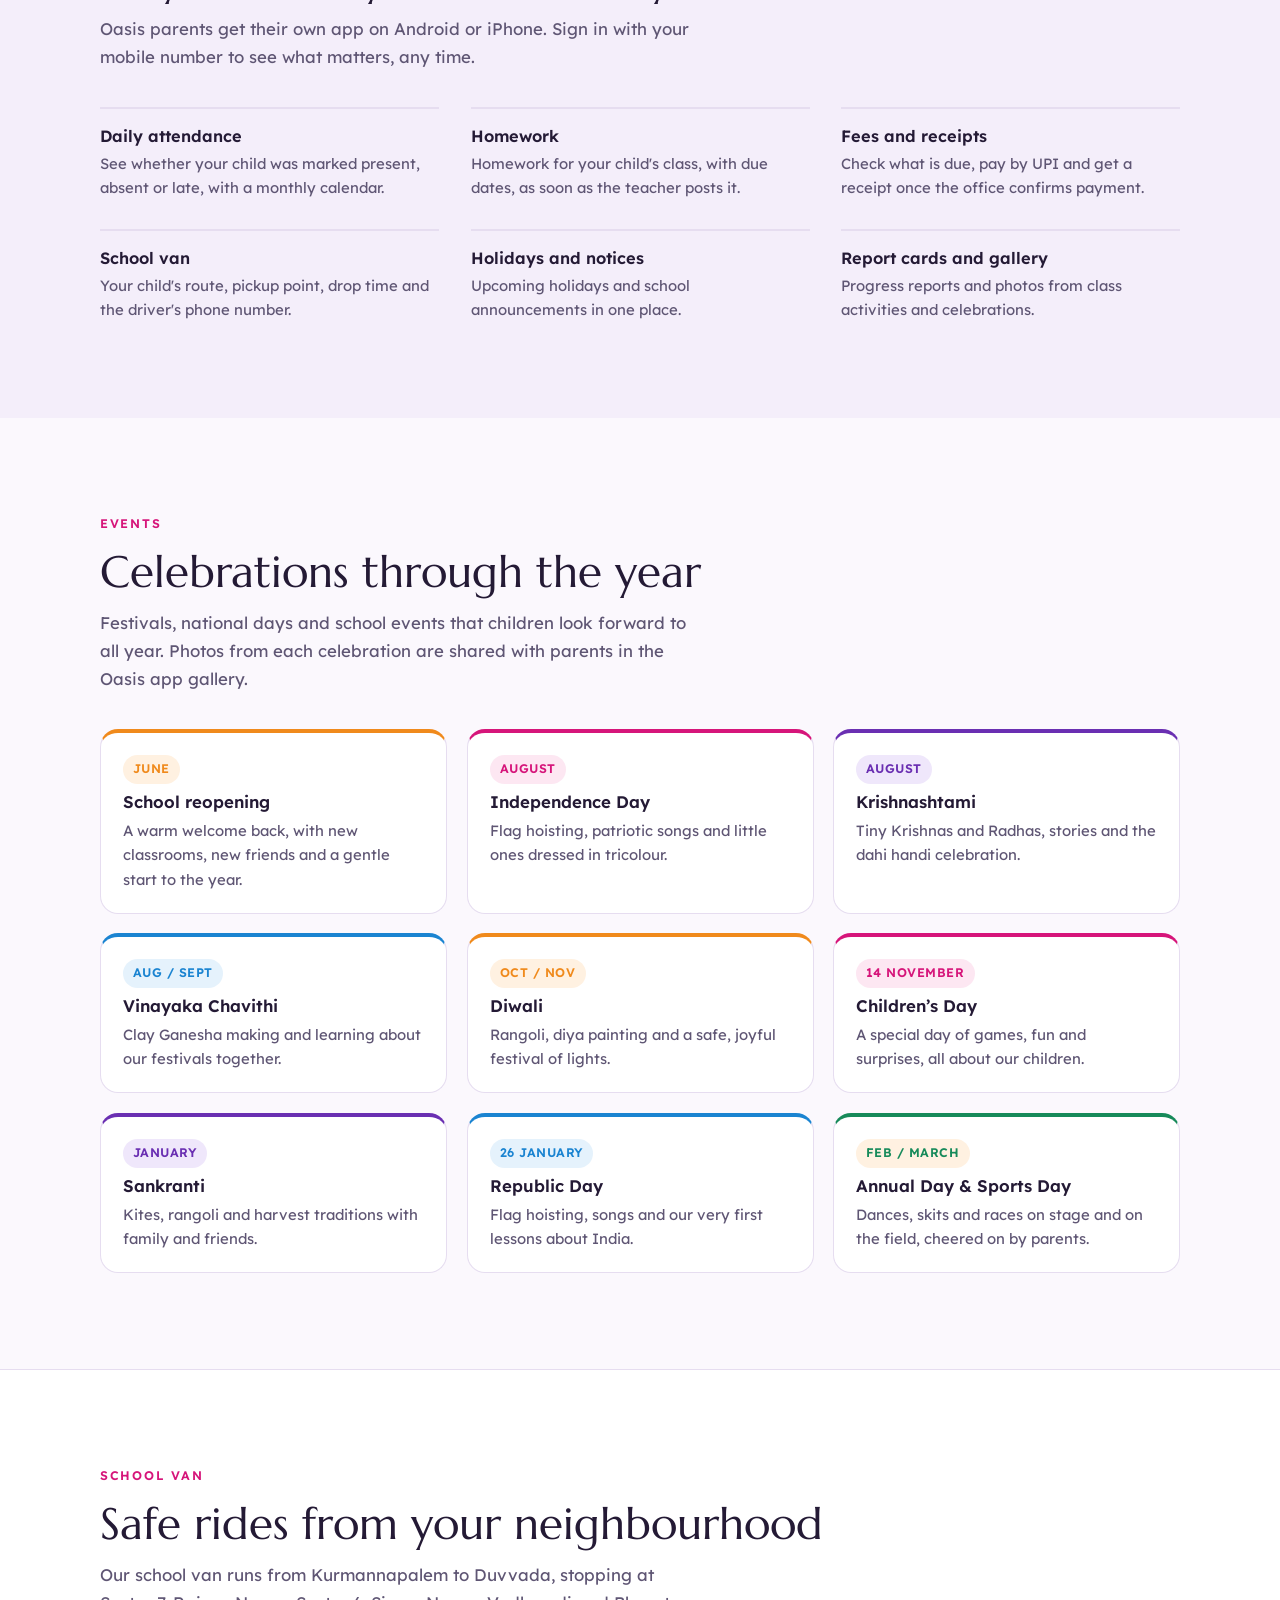
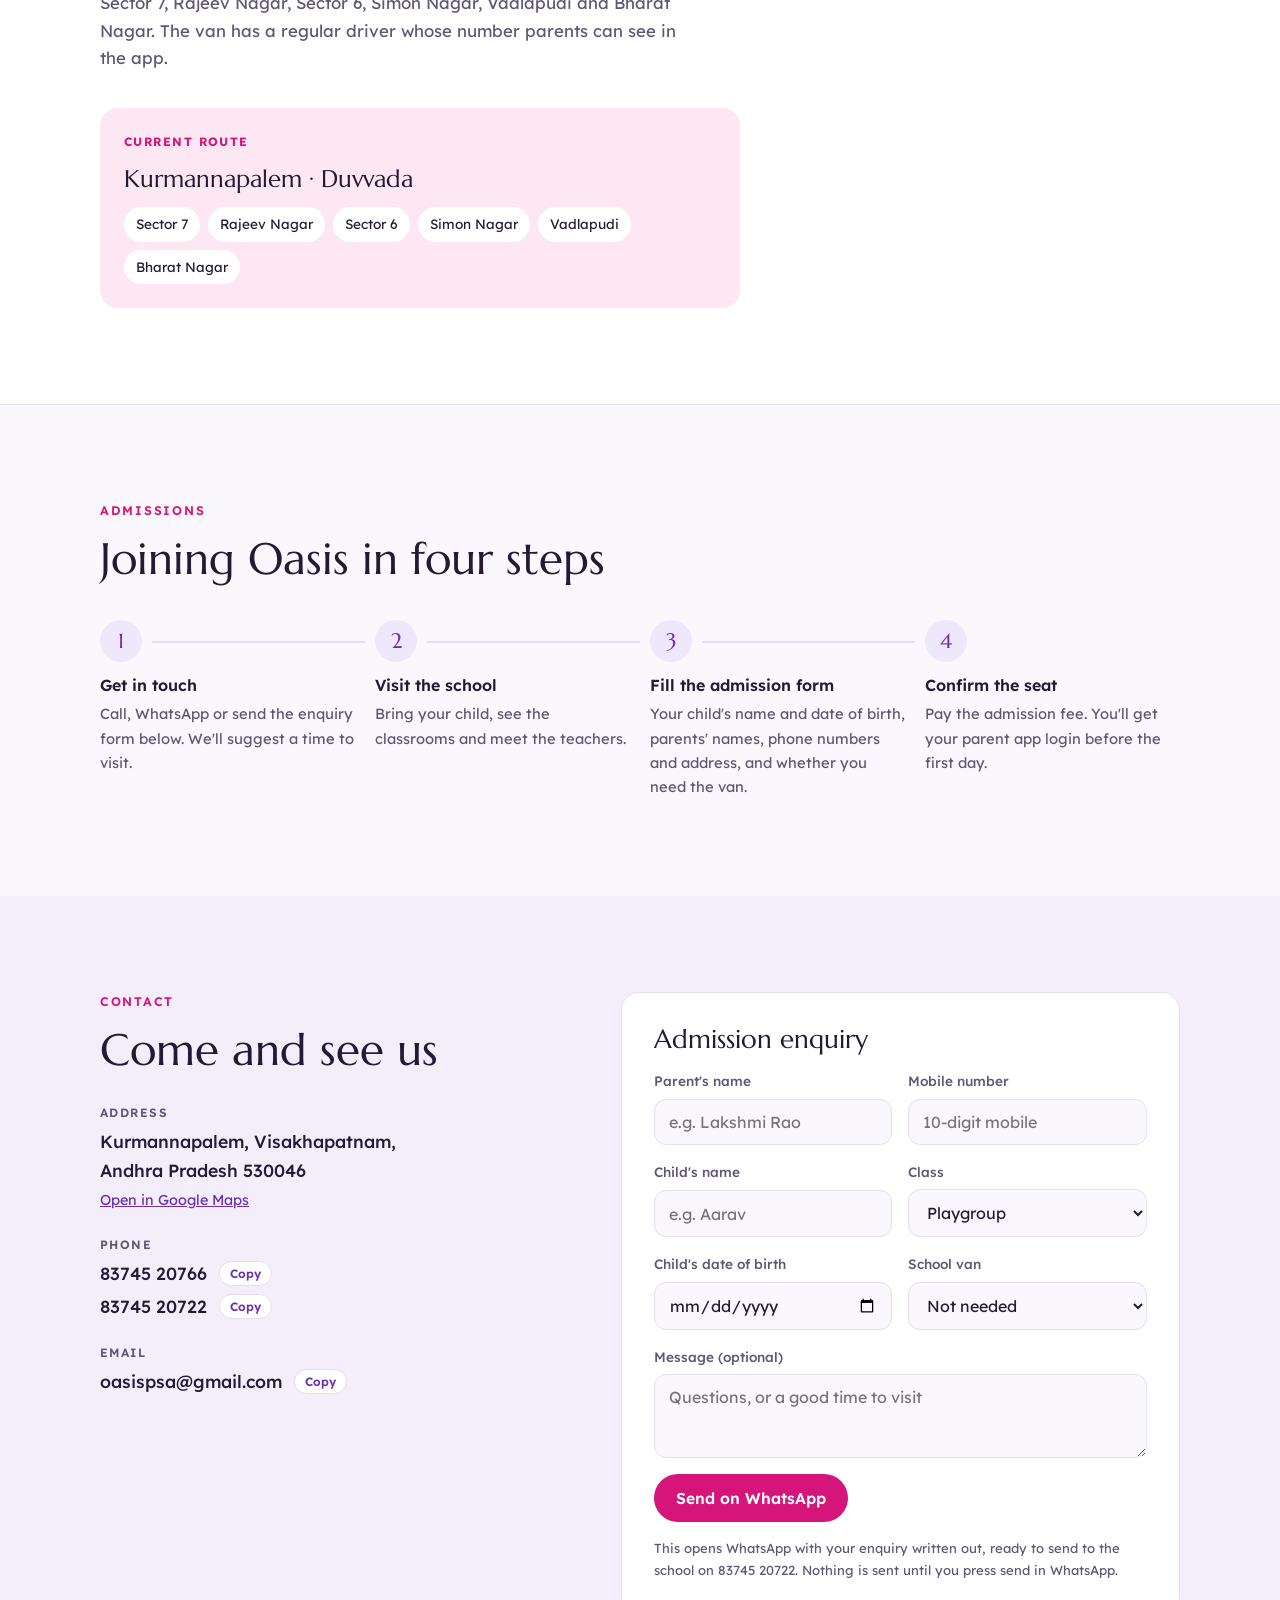
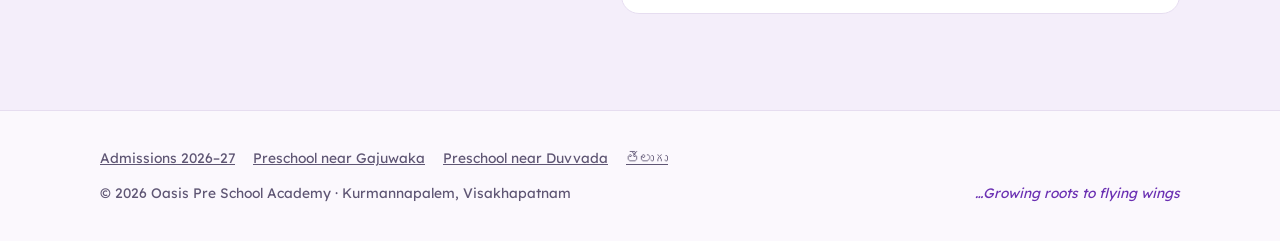
==== commit 17544e8b: "Add Principal's Desk (Management) and Events sections Co-Authored-By: Claude Opus 5.5 <noreply@anthr" ====
--- a/index.html
+++ b/index.html
@@ -393,7 +393,9 @@
     <button class="menu-btn" id="menuBtn" aria-expanded="false" aria-controls="navLinks">Menu</button>
     <nav class="links" id="navLinks" aria-label="Main">
       <a href="#about">About</a>
+      <a href="#management">Management</a>
       <a href="#classes">Classes</a>
+      <a href="#events">Events</a>
       <a href="#van">School van</a>
       <a href="#admissions">Admissions</a>
       <a class="cta" href="#contact">Enquire now</a>
@@ -450,6 +452,25 @@
           </div>
         </div>
       </div>
+    </div>
+  </section>
+
+  <section class="mgmt" id="management">
+    <div class="wrap">
+      <div class="sec-head">
+        <p class="eyebrow">Management</p>
+        <h2>Principal&rsquo;s Desk</h2>
+        <p class="lede">A note from our principal to every family joining Oasis.</p>
+        <div class="pd-badge" aria-hidden="true"><span>OPSA</span></div>
+      </div>
+      <article class="pd-letter">
+        <p class="pd-hello">Welcome to our school community!</p>
+        <p>At our preschool, we believe that every child is unique, capable, and full of potential. Our management and teaching team work together to create a safe, joyful, and stimulating environment where children can learn, explore, and grow with confidence.</p>
+        <p>Our management focuses on providing quality early childhood education through child-centred learning, experienced teachers, engaging activities, and strong values. We believe that education at the preschool level should nurture not only academic readiness but also creativity, communication, independence, kindness, and social-emotional development.</p>
+        <p>We are committed to maintaining a positive partnership with parents and ensuring that every child receives individual attention and encouragement. Together, we can build a strong foundation for lifelong learning.</p>
+        <p>We warmly welcome you to be a part of our school family and look forward to working together for the bright future of every child.</p>
+        <p class="pd-sign">With warm regards,<br><b>Principal</b><br>Oasis Pre School Academy</p>
+      </article>
     </div>
   </section>
 
@@ -524,6 +545,63 @@
         <div><h3>School van</h3><p>Your child's route, pickup point, drop time and the driver's phone number.</p></div>
         <div><h3>Holidays and notices</h3><p>Upcoming holidays and school announcements in one place.</p></div>
         <div><h3>Report cards and gallery</h3><p>Progress reports and photos from class activities and celebrations.</p></div>
+      </div>
+    </div>
+  </section>
+
+  <section class="events" id="events">
+    <div class="wrap">
+      <div class="sec-head">
+        <p class="eyebrow">Events</p>
+        <h2>Celebrations through the year</h2>
+        <p class="lede">Festivals, national days and school events that children look forward to all year. Photos from each celebration are shared with parents in the Oasis app gallery.</p>
+      </div>
+      <div class="ev-grid">
+        <article class="ev ev-sun">
+          <span class="ev-when">June</span>
+          <h3>School reopening</h3>
+          <p>A warm welcome back, with new classrooms, new friends and a gentle start to the year.</p>
+        </article>
+        <article class="ev ev-pink">
+          <span class="ev-when">August</span>
+          <h3>Independence Day</h3>
+          <p>Flag hoisting, patriotic songs and little ones dressed in tricolour.</p>
+        </article>
+        <article class="ev ev-violet">
+          <span class="ev-when">August</span>
+          <h3>Krishnashtami</h3>
+          <p>Tiny Krishnas and Radhas, stories and the dahi handi celebration.</p>
+        </article>
+        <article class="ev ev-sky">
+          <span class="ev-when">Aug / Sept</span>
+          <h3>Vinayaka Chavithi</h3>
+          <p>Clay Ganesha making and learning about our festivals together.</p>
+        </article>
+        <article class="ev ev-sun">
+          <span class="ev-when">Oct / Nov</span>
+          <h3>Diwali</h3>
+          <p>Rangoli, diya painting and a safe, joyful festival of lights.</p>
+        </article>
+        <article class="ev ev-pink">
+          <span class="ev-when">14 November</span>
+          <h3>Children&rsquo;s Day</h3>
+          <p>A special day of games, fun and surprises, all about our children.</p>
+        </article>
+        <article class="ev ev-violet">
+          <span class="ev-when">January</span>
+          <h3>Sankranti</h3>
+          <p>Kites, rangoli and harvest traditions with family and friends.</p>
+        </article>
+        <article class="ev ev-sky">
+          <span class="ev-when">26 January</span>
+          <h3>Republic Day</h3>
+          <p>Flag hoisting, songs and our very first lessons about India.</p>
+        </article>
+        <article class="ev ev-leaf">
+          <span class="ev-when">Feb / March</span>
+          <h3>Annual Day &amp; Sports Day</h3>
+          <p>Dances, skits and races on stage and on the field, cheered on by parents.</p>
+        </article>
       </div>
     </div>
   </section>
@@ -1423,10 +1501,35 @@
 
 <!-- Scroll reveal animations -->
 <style>
+/* Principal's Desk */
+.mgmt{background:var(--tint)}
+.mgmt .wrap{display:grid;grid-template-columns:.8fr 1.2fr;gap:clamp(28px,5vw,72px);align-items:start}
+.pd-badge{margin-top:18px;width:120px;height:120px;border-radius:50%;display:grid;place-items:center;background:linear-gradient(135deg,var(--sun),var(--pink) 55%,var(--violet));box-shadow:0 12px 30px -12px var(--pink)}
+.pd-badge span{width:104px;height:104px;border-radius:50%;display:grid;place-items:center;background:var(--surface);font-family:var(--display);font-size:1.5rem;letter-spacing:.06em;color:var(--violet)}
+.pd-letter{position:relative;background:var(--surface);border:1px solid var(--line);border-radius:var(--r);padding:clamp(24px,4vw,44px);display:grid;gap:14px;line-height:1.7;box-shadow:0 18px 40px -28px rgba(60,20,110,.35)}
+.pd-letter::before{content:"\201C";position:absolute;top:-6px;right:24px;font-family:var(--display);font-size:6rem;line-height:1;color:var(--pink-soft)}
+.pd-letter p{margin:0;color:var(--muted)}
+.pd-letter .pd-hello{font-family:var(--display);font-size:clamp(1.3rem,2.4vw,1.65rem);color:var(--violet);line-height:1.3}
+.pd-letter .pd-sign{margin-top:8px;padding-top:16px;border-top:2px dashed var(--line);color:var(--ink)}
+.pd-letter .pd-sign b{font-family:var(--display);font-weight:400;font-size:1.25rem;color:var(--pink)}
+@media (max-width:820px){.mgmt .wrap{grid-template-columns:1fr;gap:0}.pd-badge{display:none}}
+/* Events */
+.events{background:var(--bg)}
+.ev-grid{display:grid;grid-template-columns:repeat(3,minmax(0,1fr));gap:20px}
+.ev{--c:var(--violet);--cs:var(--violet-soft);background:var(--surface);border:1px solid var(--line);border-radius:var(--r);padding:22px 22px 20px;display:grid;gap:8px;align-content:start;border-top:4px solid var(--c);transition:transform .25s ease,box-shadow .25s ease}
+.ev:hover{transform:translateY(-4px);box-shadow:0 16px 32px -20px var(--c)}
+.ev-sun{--c:var(--sun);--cs:var(--sun-soft)}.ev-pink{--c:var(--pink);--cs:var(--pink-soft)}.ev-sky{--c:var(--sky);--cs:var(--sky-soft)}.ev-leaf{--c:var(--leaf);--cs:var(--sun-soft)}
+.ev-when{justify-self:start;font-size:.78rem;font-weight:600;letter-spacing:.04em;text-transform:uppercase;padding:4px 10px;border-radius:999px;background:var(--cs);color:var(--c)}
+.ev h3{font-family:var(--body);font-weight:600;font-size:1.05rem}
+.ev p{color:var(--muted);font-size:.93rem;margin:0}
+@media (max-width:900px){.ev-grid{grid-template-columns:repeat(2,minmax(0,1fr))}}
+@media (max-width:560px){.ev-grid{grid-template-columns:1fr}}
 .rv{opacity:0;transform:translateY(28px) scale(.98);transition:opacity .7s cubic-bezier(.2,.7,.2,1),transform .7s cubic-bezier(.2,.7,.2,1);transition-delay:var(--rv-d,0ms);will-change:opacity,transform}
 .rv.rv-l{transform:translateX(-36px)}
 .rv.rv-r{transform:translateX(36px)}
 .rv.rv-in{opacity:1;transform:none}
+main#home{overflow-x:clip}
+@media (max-width:820px){.rv.rv-l,.rv.rv-r{transform:translateY(28px)}}
 @media (prefers-reduced-motion:reduce){.rv{opacity:1!important;transform:none!important}}
 </style>
 <script>
@@ -1445,7 +1548,9 @@
     ['.routes > .route',''],
     ['.steps > li',''],
     ['.contact .cinfo .row','rv-l'],
-    ['.contact .enq','rv-r']
+    ['.contact .enq','rv-r'],
+    ['.mgmt .pd-letter','rv-r'],
+    ['.ev-grid > .ev','']
   ];
   var seen=[];
   groups.forEach(function(g){
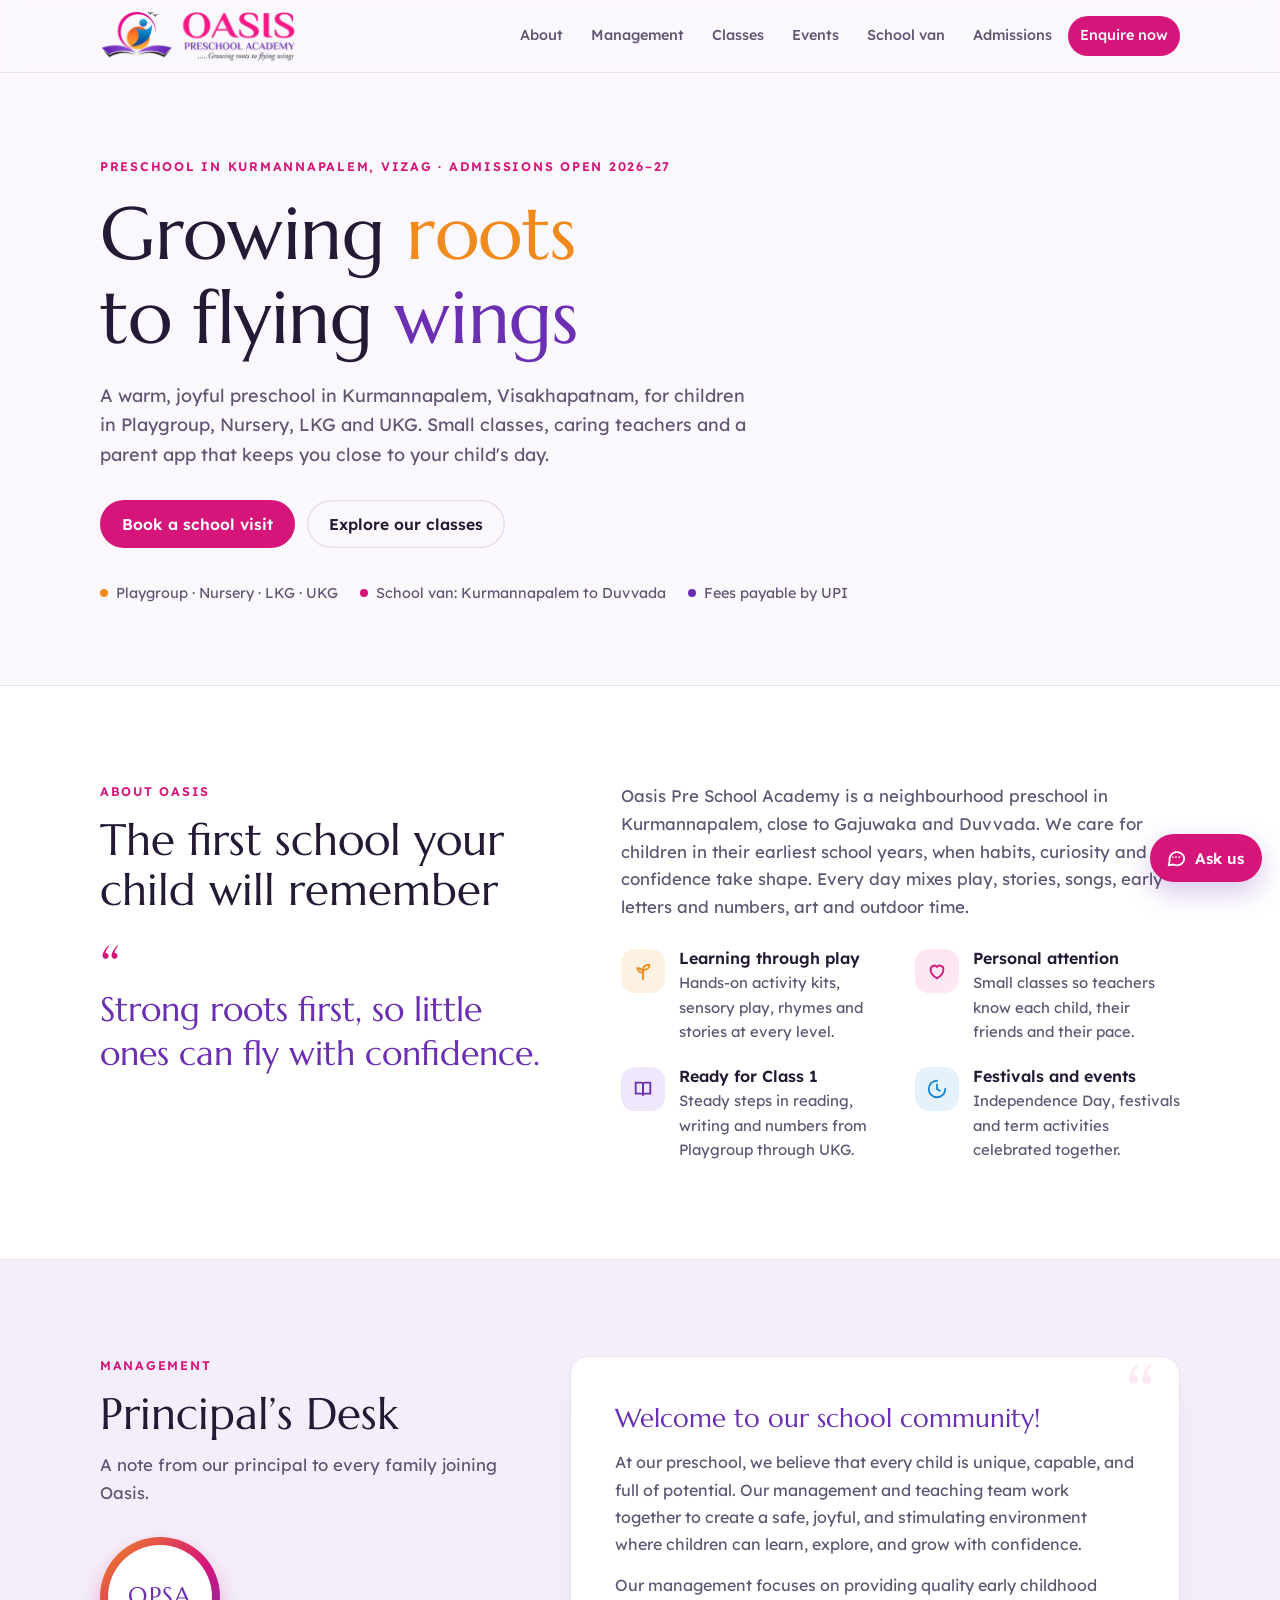
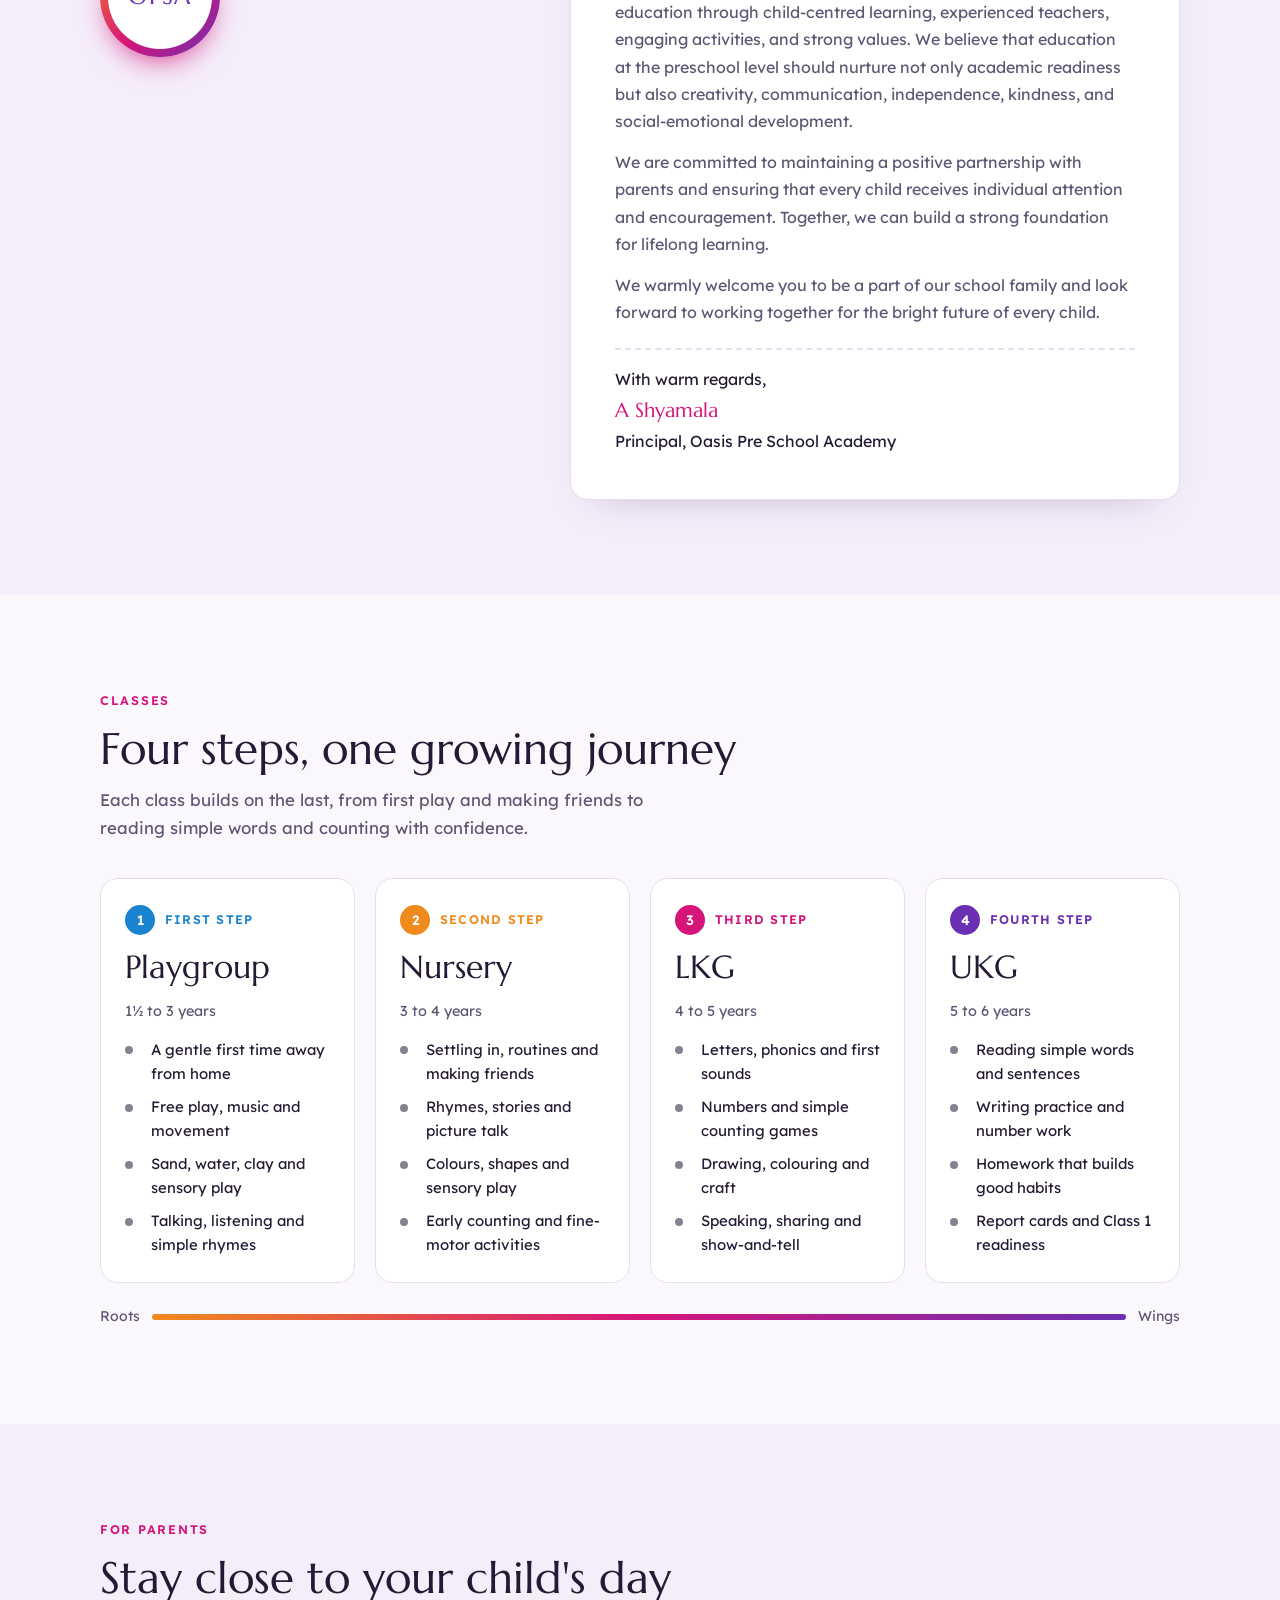
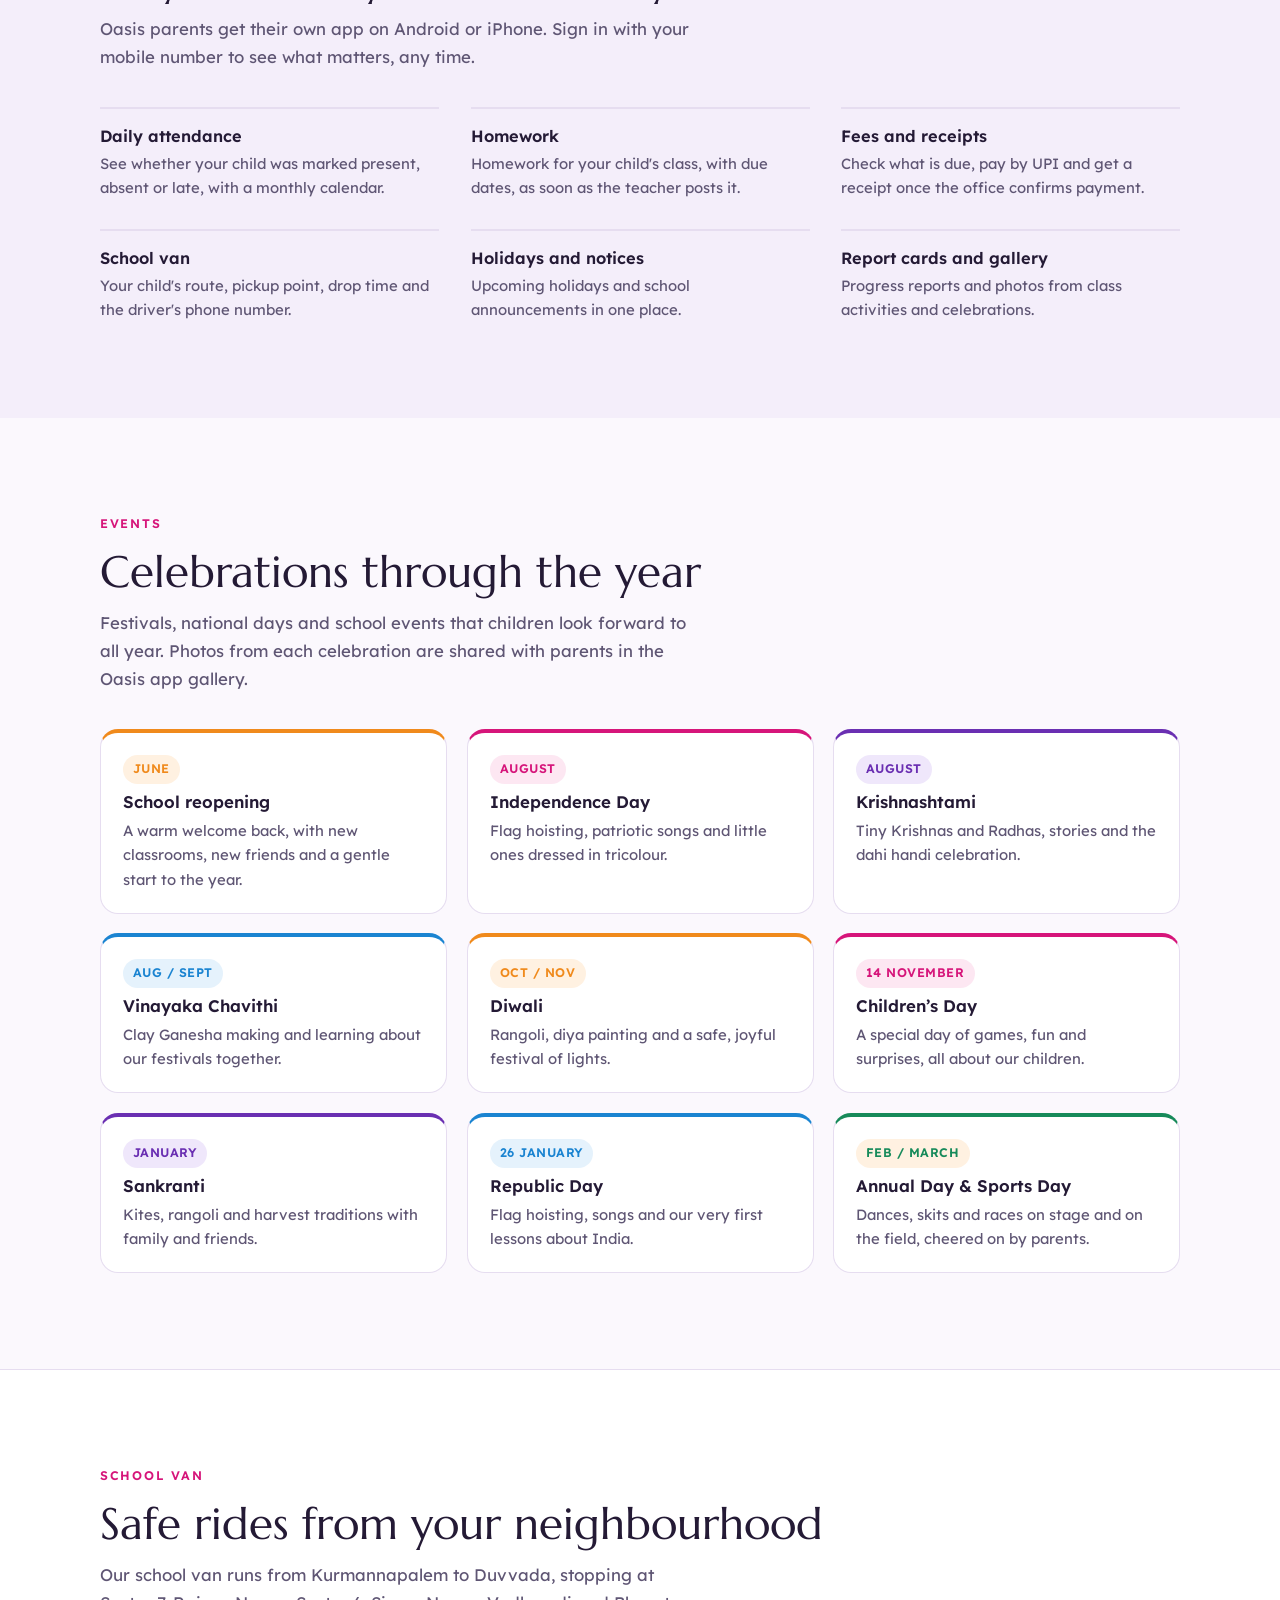
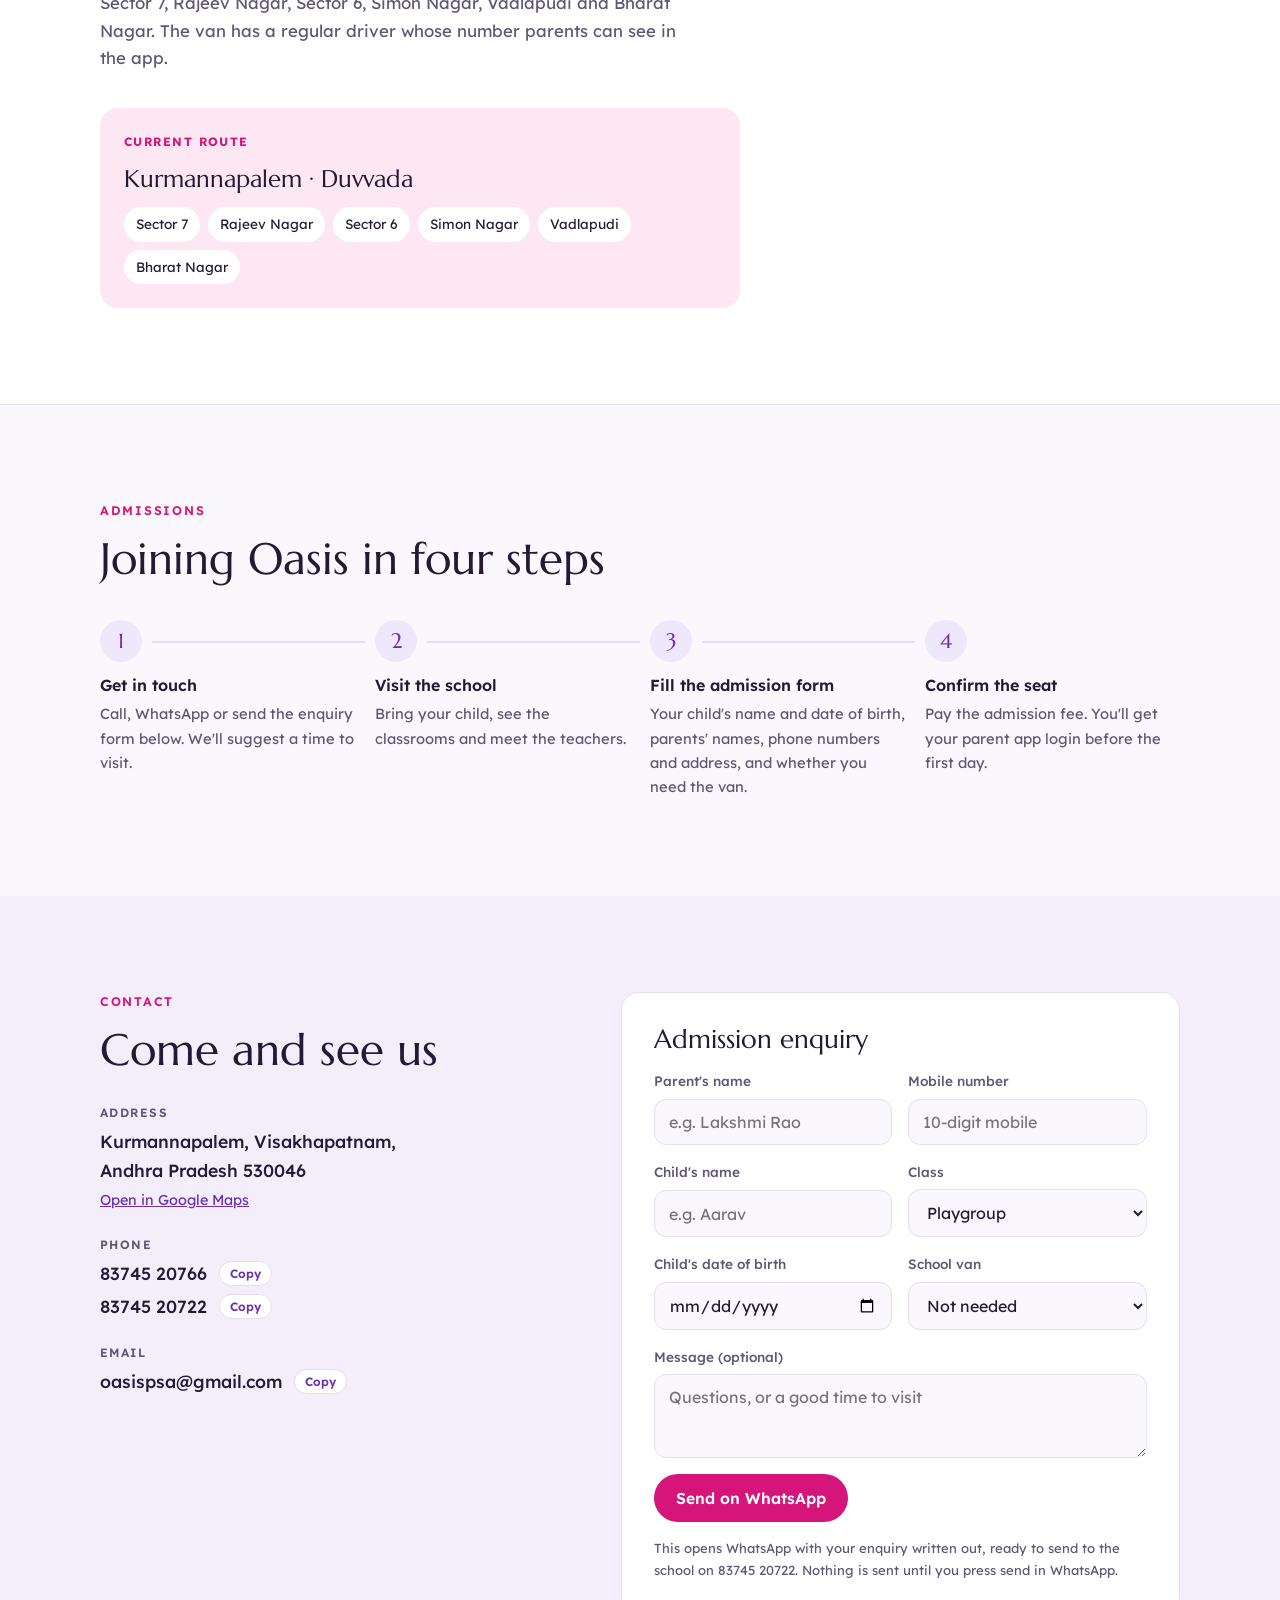
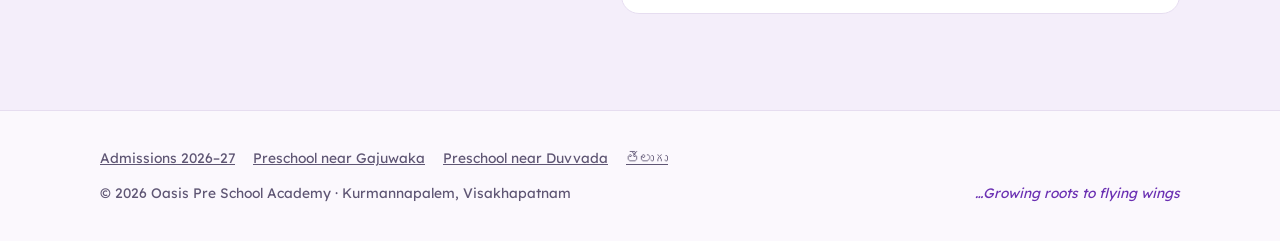
==== commit dabe4bcf: "Add principal's name to Principal's Desk Co-Authored-By: Claude Opus 5.5 <noreply@anthropic.com> Cla" ====
--- a/index.html
+++ b/index.html
@@ -469,7 +469,7 @@
         <p>Our management focuses on providing quality early childhood education through child-centred learning, experienced teachers, engaging activities, and strong values. We believe that education at the preschool level should nurture not only academic readiness but also creativity, communication, independence, kindness, and social-emotional development.</p>
         <p>We are committed to maintaining a positive partnership with parents and ensuring that every child receives individual attention and encouragement. Together, we can build a strong foundation for lifelong learning.</p>
         <p>We warmly welcome you to be a part of our school family and look forward to working together for the bright future of every child.</p>
-        <p class="pd-sign">With warm regards,<br><b>Principal</b><br>Oasis Pre School Academy</p>
+        <p class="pd-sign">With warm regards,<br><b>A Shyamala</b><br>Principal, Oasis Pre School Academy</p>
       </article>
     </div>
   </section>
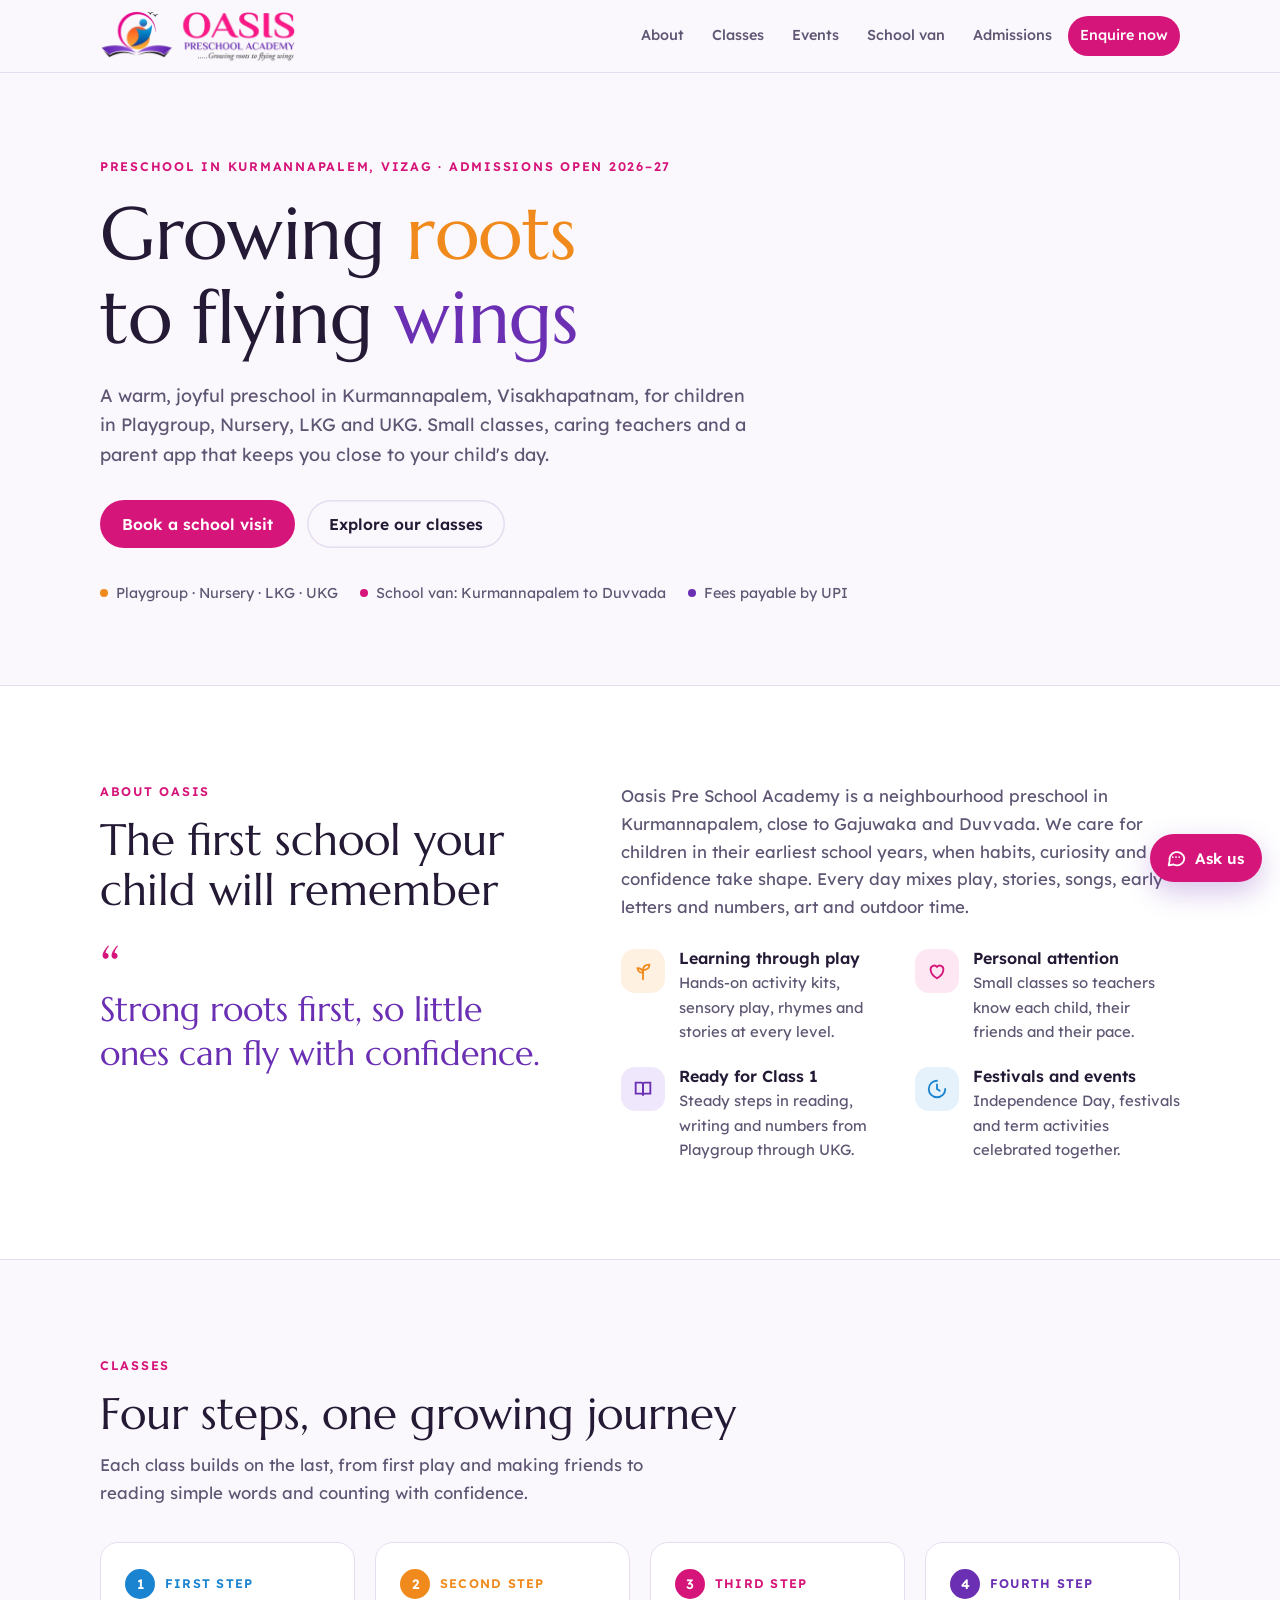
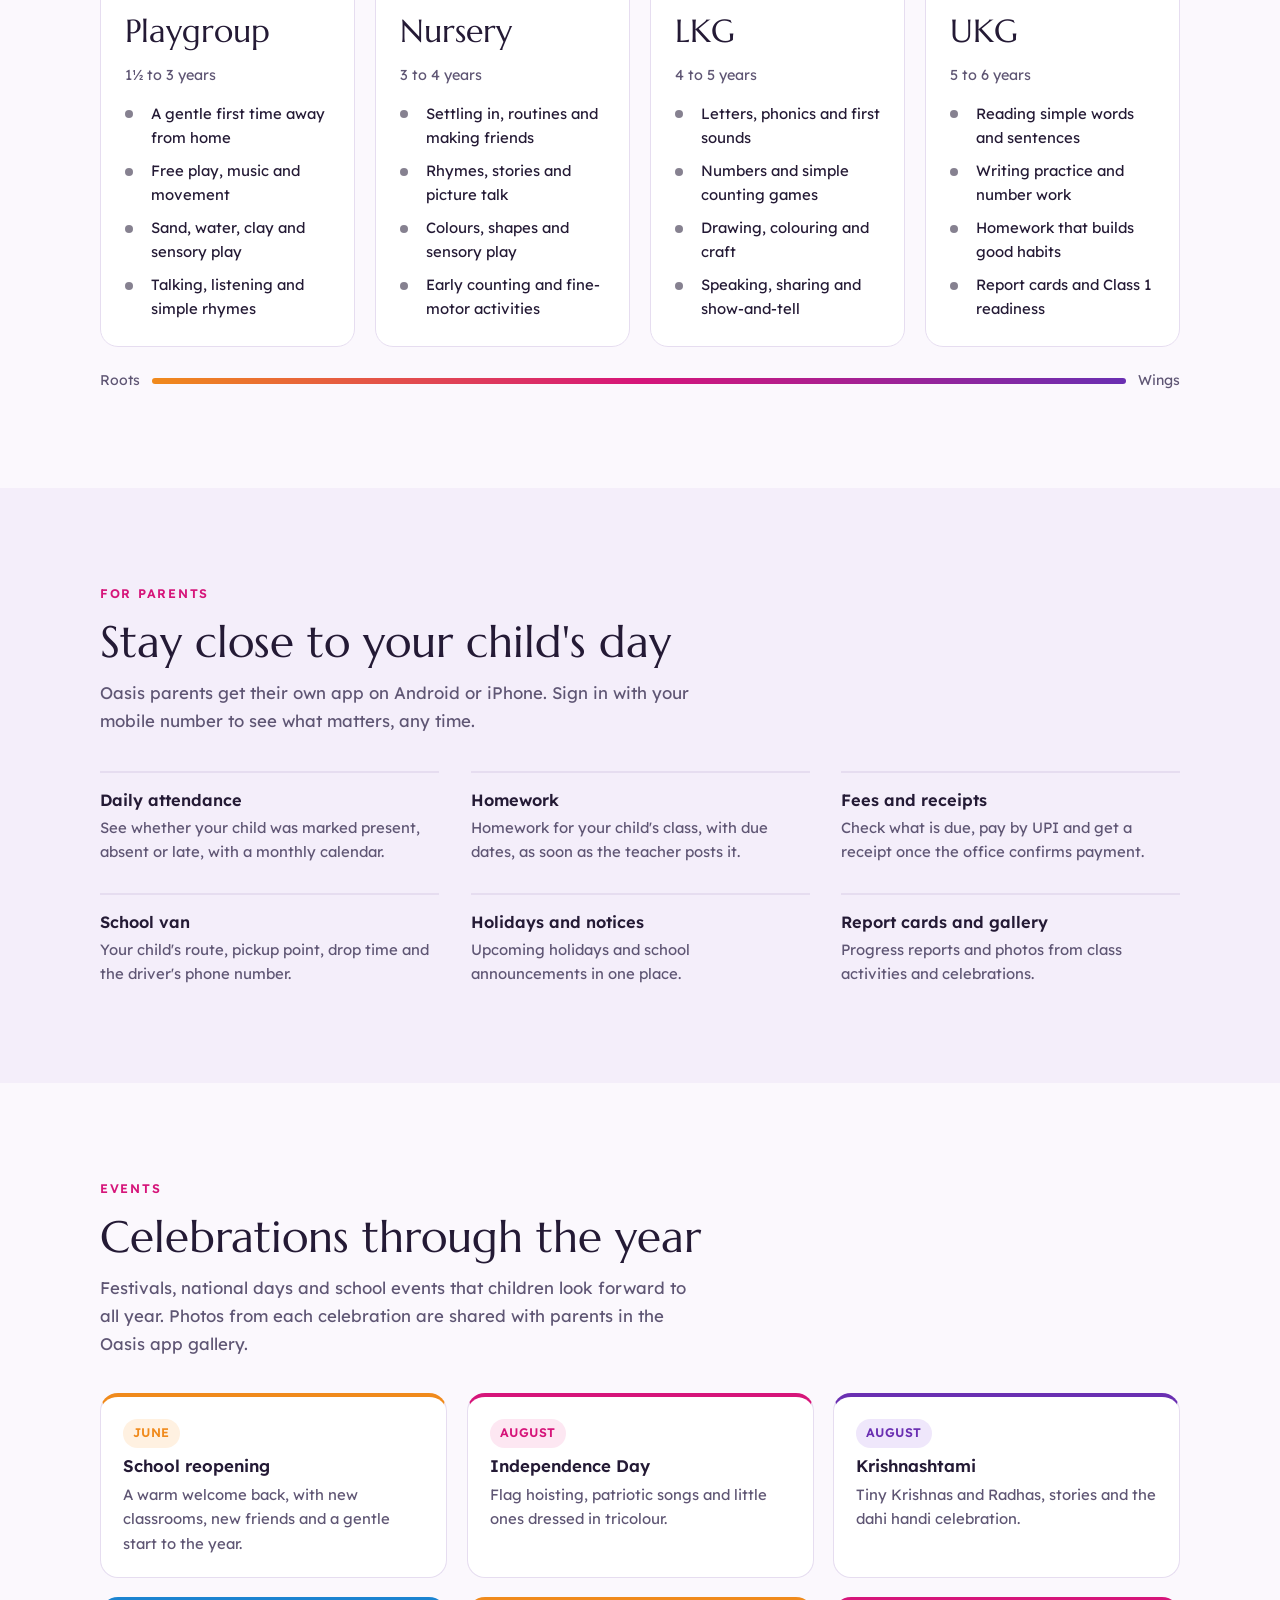
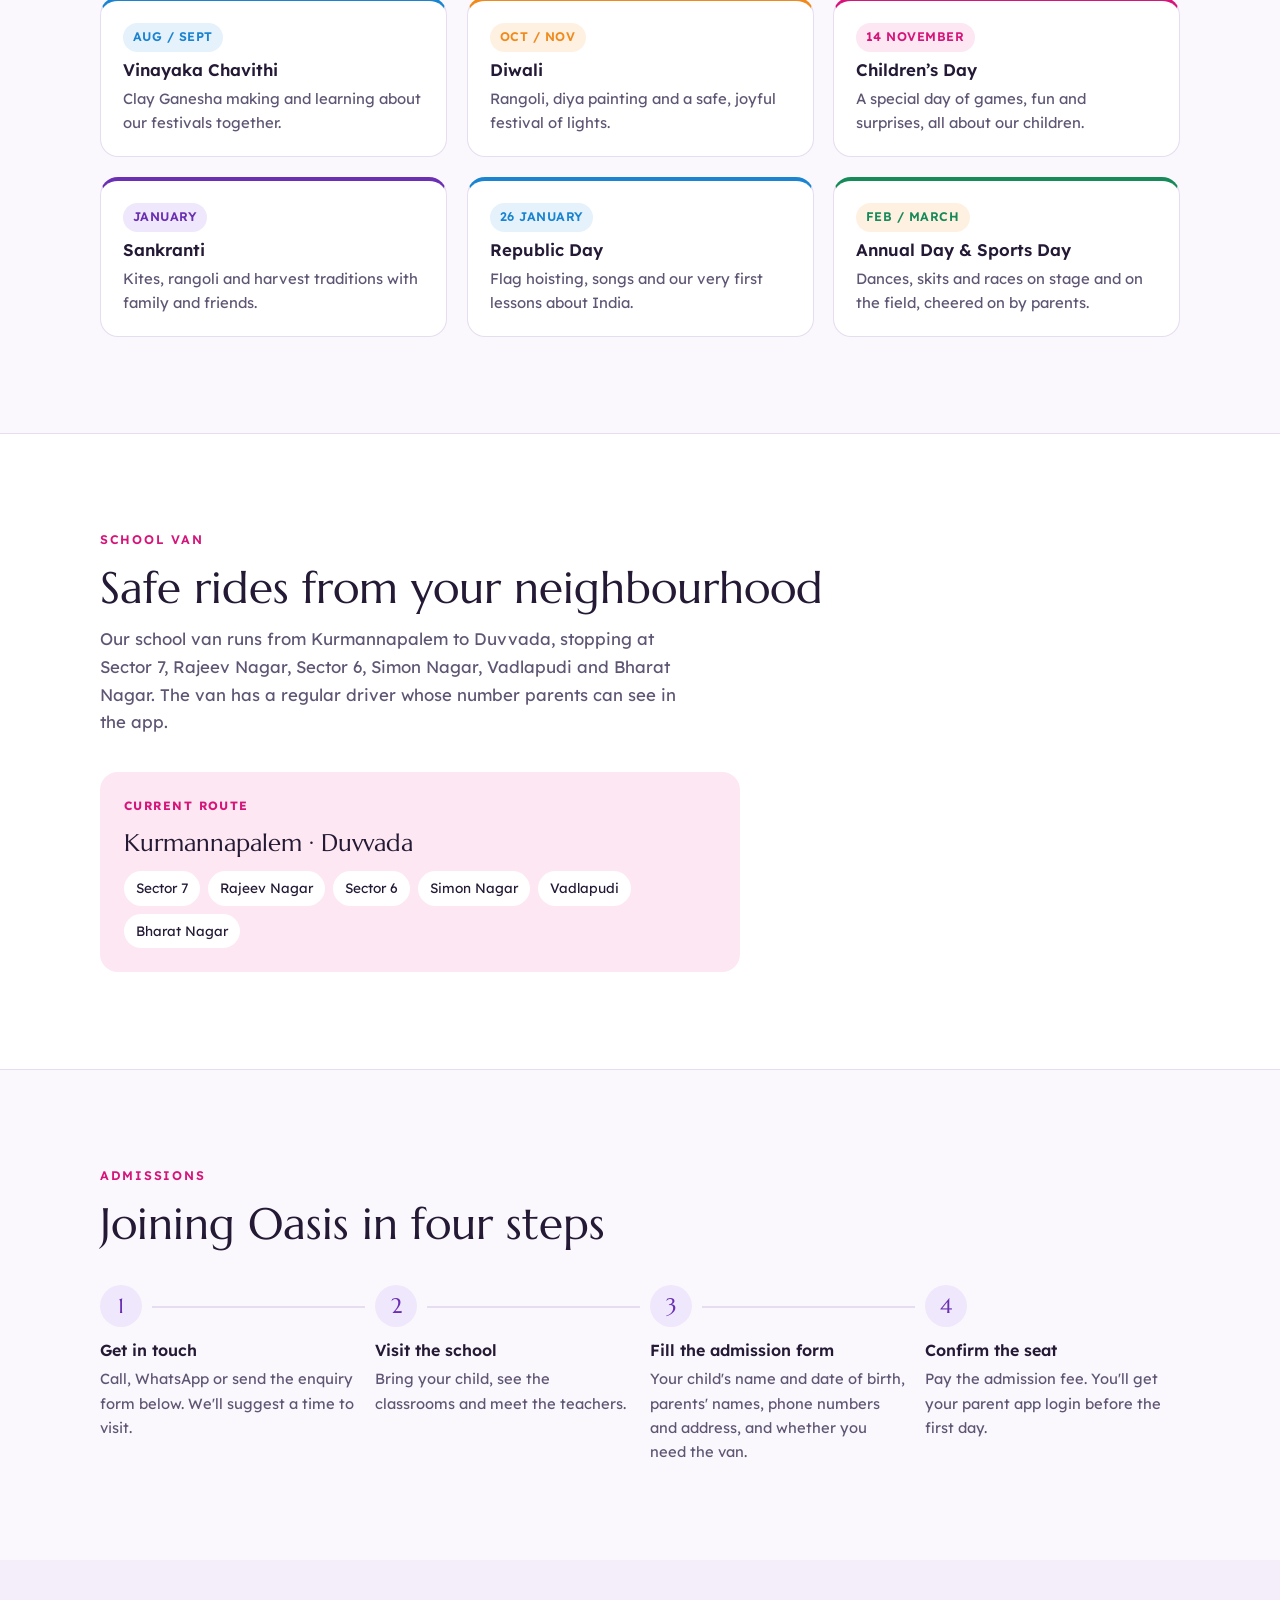
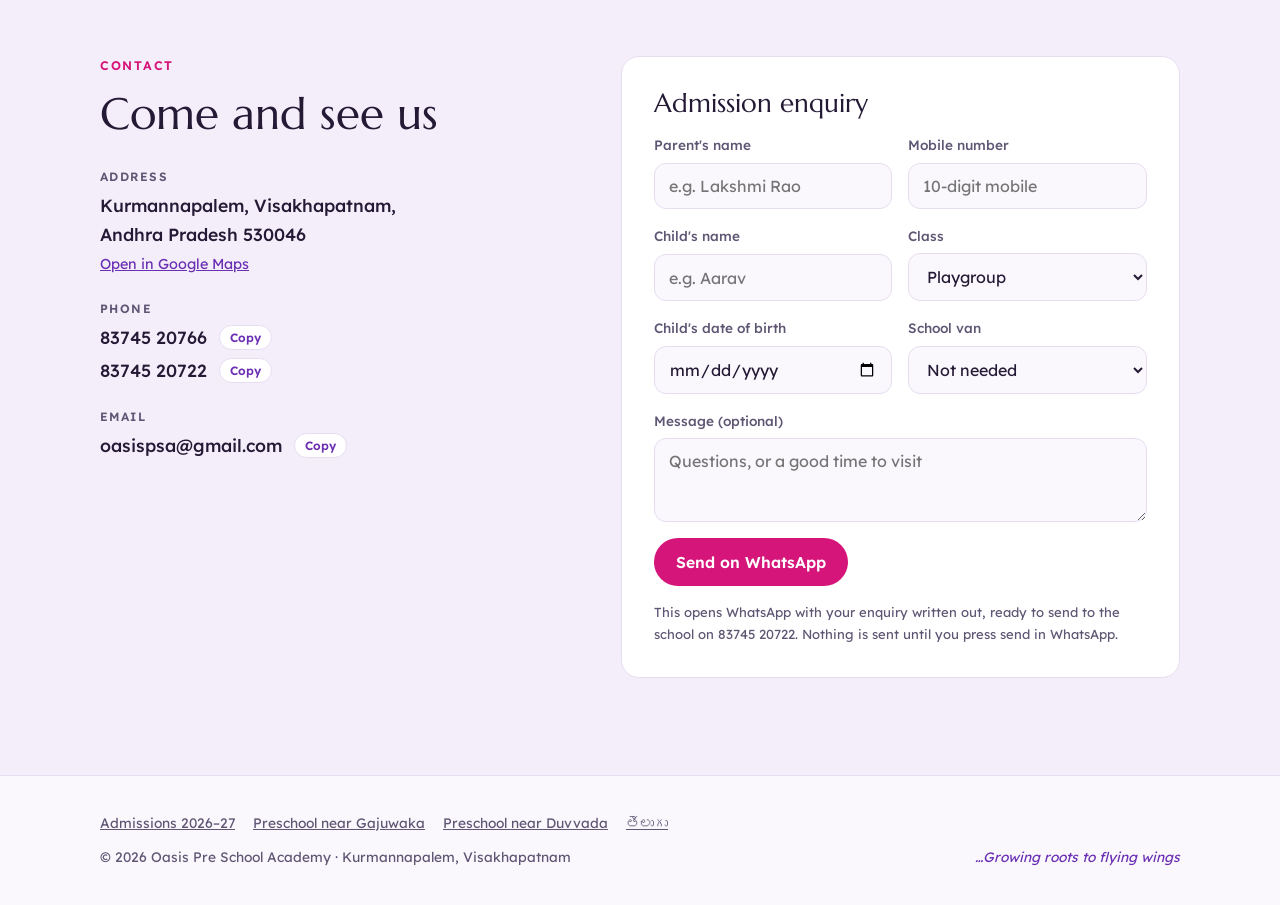
==== commit 706fe923: "Remove Principal's Desk (Management) section Co-Authored-By: Claude Opus 5.5 <noreply@anthropic.com>" ====
--- a/index.html
+++ b/index.html
@@ -393,7 +393,6 @@
     <button class="menu-btn" id="menuBtn" aria-expanded="false" aria-controls="navLinks">Menu</button>
     <nav class="links" id="navLinks" aria-label="Main">
       <a href="#about">About</a>
-      <a href="#management">Management</a>
       <a href="#classes">Classes</a>
       <a href="#events">Events</a>
       <a href="#van">School van</a>
@@ -452,25 +451,6 @@
           </div>
         </div>
       </div>
-    </div>
-  </section>
-
-  <section class="mgmt" id="management">
-    <div class="wrap">
-      <div class="sec-head">
-        <p class="eyebrow">Management</p>
-        <h2>Principal&rsquo;s Desk</h2>
-        <p class="lede">A note from our principal to every family joining Oasis.</p>
-        <div class="pd-badge" aria-hidden="true"><span>OPSA</span></div>
-      </div>
-      <article class="pd-letter">
-        <p class="pd-hello">Welcome to our school community!</p>
-        <p>At our preschool, we believe that every child is unique, capable, and full of potential. Our management and teaching team work together to create a safe, joyful, and stimulating environment where children can learn, explore, and grow with confidence.</p>
-        <p>Our management focuses on providing quality early childhood education through child-centred learning, experienced teachers, engaging activities, and strong values. We believe that education at the preschool level should nurture not only academic readiness but also creativity, communication, independence, kindness, and social-emotional development.</p>
-        <p>We are committed to maintaining a positive partnership with parents and ensuring that every child receives individual attention and encouragement. Together, we can build a strong foundation for lifelong learning.</p>
-        <p>We warmly welcome you to be a part of our school family and look forward to working together for the bright future of every child.</p>
-        <p class="pd-sign">With warm regards,<br><b>A Shyamala</b><br>Principal, Oasis Pre School Academy</p>
-      </article>
     </div>
   </section>
 
@@ -1501,18 +1481,6 @@
 
 <!-- Scroll reveal animations -->
 <style>
-/* Principal's Desk */
-.mgmt{background:var(--tint)}
-.mgmt .wrap{display:grid;grid-template-columns:.8fr 1.2fr;gap:clamp(28px,5vw,72px);align-items:start}
-.pd-badge{margin-top:18px;width:120px;height:120px;border-radius:50%;display:grid;place-items:center;background:linear-gradient(135deg,var(--sun),var(--pink) 55%,var(--violet));box-shadow:0 12px 30px -12px var(--pink)}
-.pd-badge span{width:104px;height:104px;border-radius:50%;display:grid;place-items:center;background:var(--surface);font-family:var(--display);font-size:1.5rem;letter-spacing:.06em;color:var(--violet)}
-.pd-letter{position:relative;background:var(--surface);border:1px solid var(--line);border-radius:var(--r);padding:clamp(24px,4vw,44px);display:grid;gap:14px;line-height:1.7;box-shadow:0 18px 40px -28px rgba(60,20,110,.35)}
-.pd-letter::before{content:"\201C";position:absolute;top:-6px;right:24px;font-family:var(--display);font-size:6rem;line-height:1;color:var(--pink-soft)}
-.pd-letter p{margin:0;color:var(--muted)}
-.pd-letter .pd-hello{font-family:var(--display);font-size:clamp(1.3rem,2.4vw,1.65rem);color:var(--violet);line-height:1.3}
-.pd-letter .pd-sign{margin-top:8px;padding-top:16px;border-top:2px dashed var(--line);color:var(--ink)}
-.pd-letter .pd-sign b{font-family:var(--display);font-weight:400;font-size:1.25rem;color:var(--pink)}
-@media (max-width:820px){.mgmt .wrap{grid-template-columns:1fr;gap:0}.pd-badge{display:none}}
 /* Events */
 .events{background:var(--bg)}
 .ev-grid{display:grid;grid-template-columns:repeat(3,minmax(0,1fr));gap:20px}
@@ -1549,7 +1517,6 @@
     ['.steps > li',''],
     ['.contact .cinfo .row','rv-l'],
     ['.contact .enq','rv-r'],
-    ['.mgmt .pd-letter','rv-r'],
     ['.ev-grid > .ev','']
   ];
   var seen=[];
